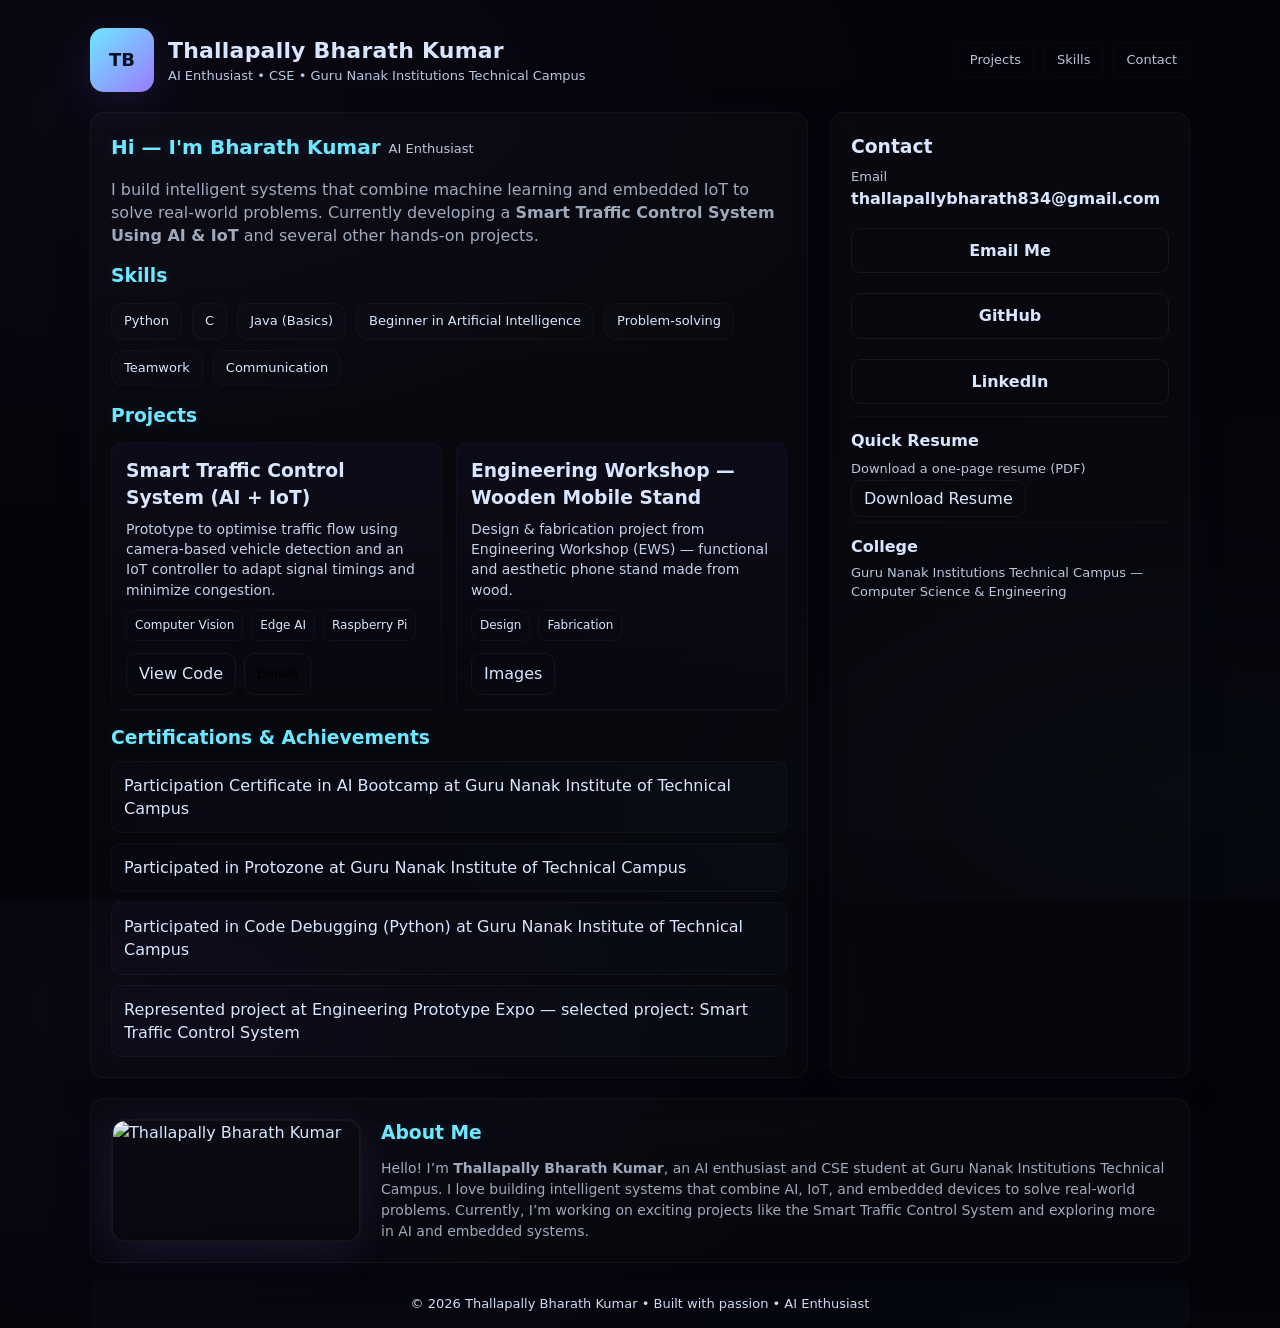
==== index.html @ 131ab6ba "Add files via upload" ====
<!doctype html>
<html lang="en">
<head>
  <meta charset="utf-8" />
  <meta name="viewport" content="width=device-width,initial-scale=1" />
  <title>Thallapally Bharath Kumar — AI Enthusiast</title>
  <meta name="description" content="Portfolio of Thallapally Bharath Kumar — AI Enthusiast, CSE, Guru Nanak Institutions Technical Campus" />
  <style>
    /* ---------- Reset & Variables ---------- */
    :root{
      --bg:#04040a;
      --card:#0b0c12;
      --muted: rgba(216,231,255,0.72);
      --glass: rgba(255,255,255,0.03);
      --accent1: #6ee7ff;
      --accent2: #9b7bff;
      --accent3: #7ef0b6;
      --glow-strong: 0 10px 40px rgba(155,123,255,0.12);
      --maxw: 1100px;
      font-family: Inter, ui-sans-serif, system-ui, -apple-system, "Segoe UI", Roboto, "Helvetica Neue", Arial;
    }
    *{box-sizing:border-box;margin:0;padding:0}
    html,body{height:100%}
    body{
      min-height:100vh;
      background:
        radial-gradient(800px 420px at 8% 12%, rgba(155,123,255,0.035), transparent),
        radial-gradient(800px 420px at 92% 88%, rgba(110,231,255,0.02), transparent),
        var(--bg);
      color: #d8e7ff;
      -webkit-font-smoothing:antialiased;
      line-height:1.45;
      padding:28px 18px;
    }
    a{color:inherit;text-decoration:none}
    .container{max-width:var(--maxw);margin:0 auto;}

    /* ---------- Header ---------- */
    header{display:flex;align-items:center;justify-content:space-between;gap:12px}
    .brand{display:flex;gap:14px;align-items:center}
    .logo{
      width:64px;height:64px;border-radius:14px;
      display:grid;place-items:center;
      background:linear-gradient(135deg,var(--accent1),var(--accent2));
      box-shadow:var(--glow-strong);
      color:#051028;font-weight:800;font-size:18px;
    }
    h1{font-size:22px;letter-spacing:0.2px}
    .tag{font-size:13px;opacity:0.86}
    nav a{padding:8px 12px;border-radius:10px;border:1px solid rgba(255,255,255,0.03)}
    nav a:hover{transform:translateY(-4px);transition:all 200ms ease}

    /* ---------- Hero / Layout ---------- */
    .hero{display:grid;grid-template-columns:1fr 360px;gap:22px;margin-top:20px}
    .card{
      background: linear-gradient(180deg, rgba(255,255,255,0.02), rgba(255,255,255,0.01));
      border-radius:14px;padding:20px;border:1px solid rgba(255,255,255,0.04);
      box-shadow: 0 8px 30px rgba(9,7,17,0.6);
    }
    .intro h2{font-size:20px;margin-bottom:4px}
    .neon { color:var(--accent1); text-shadow: 0 0 12px rgba(110,231,255,0.14), 0 0 26px rgba(155,123,255,0.06) }

    /* ---------- Skills ---------- */
    .skills{display:flex;flex-wrap:wrap;gap:10px;margin-top:14px}
    .skill-pill{
      background:linear-gradient(90deg, rgba(255,255,255,0.01), rgba(255,255,255,0.008));
      border:1px solid rgba(255,255,255,0.03);
      padding:8px 12px;border-radius:12px;font-size:13px;
    }
    .skill-row{margin-top:12px}
    .skill-label{display:flex;justify-content:space-between;font-size:13px;margin-bottom:6px;opacity:0.9}
    .bar{
      height:12px;background:linear-gradient(90deg, rgba(255,255,255,0.02), rgba(255,255,255,0.01));
      border-radius:999px;overflow:hidden;border:1px solid rgba(255,255,255,0.03);
    }
    .bar > i{
      display:block;height:100%;width:0%;
      background:linear-gradient(90deg,var(--accent1),var(--accent2));
      box-shadow: 0 6px 26px rgba(107,231,255,0.06);
      border-radius:999px;transition:width 1200ms cubic-bezier(.2,.9,.3,1);
    }

    /* ---------- Projects ---------- */
    .projects-grid{display:grid;grid-template-columns:repeat(2,1fr);gap:14px;margin-top:12px}
    .project{
      padding:14px;border-radius:12px;
      background: linear-gradient(180deg, rgba(16,14,32,0.6), rgba(8,7,16,0.4));
      border:1px solid rgba(155,123,255,0.05);
    }
    .project h3{margin-bottom:8px}
    .project p{opacity:0.9;font-size:14px}
    .project .tags{margin-top:10px;display:flex;gap:8px;flex-wrap:wrap}
    .pill{padding:6px 8px;border-radius:8px;font-size:12px;border:1px solid rgba(255,255,255,0.04)}

    /* ---------- Aside / Contact Card ---------- */
    aside.contact{position:relative;}
    .contact .big-btn{display:block;width:100%;padding:10px;border-radius:10px;text-align:center;margin-top:10px;font-weight:600;border:1px solid rgba(255,255,255,0.06);background:transparent;cursor:pointer}
    .contact .big-btn:hover{transform:translateY(-4px);transition:all 180ms ease}

    /* ---------- About Me Section ---------- */
    .about-me{display:flex;gap:20px;margin-top:20px;flex-wrap:wrap}
    .about-me .about-content{flex:1;min-width:260px}
    .about-me .about-img{flex-shrink:0;width:250px;border-radius:14px;border:2px solid rgba(255,255,255,0.05);box-shadow:var(--glow-strong)}

    /* ---------- Achievements / Certifications ---------- */
    .achievements{display:flex;flex-direction:column;gap:10px;margin-top:10px}
    .ach{padding:12px;border-radius:10px;background:linear-gradient(90deg, rgba(155,123,255,0.02), rgba(110,231,255,0.02));border:1px solid rgba(255,255,255,0.03)}

    /* ---------- Footer ---------- */
    footer{margin-top:18px;padding:14px;border-radius:10px;text-align:center;background:linear-gradient(90deg, rgba(155,123,255,0.02), rgba(110,231,255,0.02));font-size:13px;opacity:0.95}

    /* ---------- Helpers ---------- */
    .flex{display:flex;gap:10px;align-items:center}
    .spacer{flex:1}
    .muted{opacity:0.85;font-size:13px}
    .btn-ghost{padding:8px 12px;border-radius:10px;border:1px solid rgba(255,255,255,0.05);cursor:pointer;background:transparent}
    @media (max-width:1000px){ .hero{grid-template-columns:1fr 320px} }
    @media (max-width:880px){ 
      .hero{grid-template-columns:1fr;gap:14px} 
      .projects-grid{grid-template-columns:1fr} 
      header{flex-direction:column;align-items:flex-start;gap:10px} 
      .about-me{flex-direction:column;align-items:center} 
      .about-me .about-img{width:80%}
    }
    .float { animation:float 4s ease-in-out infinite }
    @keyframes float { 0%{transform:translateY(0)}50%{transform:translateY(-8px)}100%{transform:translateY(0)} }
  </style>
</head>
<body>
  <div class="container">
    <header>
      <div class="brand">
        <div class="logo">TB</div>
        <div>
          <h1>Thallapally Bharath Kumar</h1>
          <div class="tag">AI Enthusiast • CSE • Guru Nanak Institutions Technical Campus</div>
        </div>
      </div>
      <nav class="flex">
        <a href="#projects" class="muted">Projects</a>
        <a href="#skills" class="muted">Skills</a>
        <a href="#contact" class="muted">Contact</a>
      </nav>
    </header>

    <main class="hero" role="main">
      <!-- LEFT: Main content -->
      <section class="card">
        <div class="intro">
          <div style="display:flex;align-items:center;gap:8px;">
            <h2 class="neon">Hi — I'm Bharath Kumar</h2>
            <span class="tag">AI Enthusiast</span>
          </div>
          <p style="margin-top:12px;color:var(--muted);">
            I build intelligent systems that combine machine learning and embedded IoT to solve real-world problems.
            Currently developing a <strong>Smart Traffic Control System Using AI & IoT</strong> and several other hands-on projects.
          </p>

          <!-- ---------- SKILLS ---------- -->
          <div id="skills" style="margin-top:14px">
            <h3 class="neon" style="margin-bottom:8px">Skills</h3>
            <div class="skills">
              <div class="skill-pill">Python</div>
              <div class="skill-pill">C</div>
              <div class="skill-pill">Java (Basics)</div>
              <div class="skill-pill">Beginner in Artificial Intelligence</div>
              <div class="skill-pill">Problem-solving</div>
              <div class="skill-pill">Teamwork</div>
              <div class="skill-pill">Communication</div>
            </div>
          </div>

          <!-- ---------- PROJECTS ---------- -->
          <div id="projects" style="margin-top:16px">
            <h3 class="neon" style="margin-bottom:8px">Projects</h3>
            <div class="projects-grid">
              <article class="project">
                <h3>Smart Traffic Control System (AI + IoT)</h3>
                <p>Prototype to optimise traffic flow using camera-based vehicle detection and an IoT controller to adapt signal timings and minimize congestion.</p>
                <div class="tags" style="margin-top:10px">
                  <span class="pill">Computer Vision</span>
                  <span class="pill">Edge AI</span>
                  <span class="pill">Raspberry Pi</span>
                </div>
                <div style="margin-top:12px;display:flex;gap:8px">
                  <a class="btn-ghost" href="https://github.com/BharathThallapally" target="_blank">View Code</a>
                  <button class="btn-ghost" data-proj="traffic">Details</button>
                </div>
              </article>

              <article class="project">
                <h3>Engineering Workshop — Wooden Mobile Stand</h3>
                <p>Design & fabrication project from Engineering Workshop (EWS) — functional and aesthetic phone stand made from wood.</p>
                <div class="tags" style="margin-top:10px">
                  <span class="pill">Design</span>
                  <span class="pill">Fabrication</span>
                </div>
                <div style="margin-top:12px;display:flex;gap:8px">
                  <a class="btn-ghost" href="#" target="_blank">Images</a>
                </div>
              </article>
            </div>
          </div>

          <!-- ---------- CERTIFICATIONS / ACHIEVEMENTS ---------- -->
          <div style="margin-top:14px">
            <h3 class="neon" style="margin-bottom:8px">Certifications & Achievements</h3>
            <div class="achievements">
              <div class="ach">Participation Certificate in AI Bootcamp at Guru Nanak Institute of Technical Campus</div>
              <div class="ach">Participated in Protozone at Guru Nanak Institute of Technical Campus</div>
              <div class="ach">Participated in Code Debugging (Python) at Guru Nanak Institute of Technical Campus</div>
              <div class="ach">Represented project at Engineering Prototype Expo — selected project: Smart Traffic Control System</div>
            </div>
          </div>
        </div>
      </section>

      <!-- RIGHT: Aside / Contact -->
      <aside class="card contact float">
        <h3 style="margin-bottom:8px">Contact</h3>
        <p class="muted">Email</p>
        <p style="font-weight:600;margin-bottom:8px">thallapallybharath834@gmail.com</p>
        <div style="display:flex;gap:10px;flex-wrap:wrap">
          <a class="big-btn" href="mailto:thallapallybharath834@gmail.com">Email Me</a>
          <a class="big-btn" href="https://github.com/BharathThallapally" target="_blank">GitHub</a>
          <a class="big-btn" href="https://www.linkedin.com/in/thallapally-bharath-kumar-974521358" target="_blank">LinkedIn</a>
        </div>
        <hr style="margin:12px 0;border:none;border-top:1px solid rgba(255,255,255,0.03)" />
        <div style="margin-top:8px">
          <h4 style="margin-bottom:8px">Quick Resume</h4>
          <p class="muted" style="font-size:13px;margin-bottom:8px">Download a one-page resume (PDF)</p>
          <a class="btn-ghost" href="#" onclick="alert('Add resume file and update this link.');return false;">Download Resume</a>
        </div>
        <hr style="margin:12px 0;border:none;border-top:1px solid rgba(255,255,255,0.03)" />
        <div style="margin-top:6px">
          <h4 style="margin-bottom:6px">College</h4>
          <p class="muted">Guru Nanak Institutions Technical Campus — Computer Science & Engineering</p>
        </div>
      </aside>
    </main>

    <!-- ---------- ABOUT ME IMAGE ---------- -->
    <section class="about-me card">
      <img class="about-img" src="https://res.cloudinary.com/dbtnxa1mf/image/upload/v1760032244/7_c1tjsj.jpg" alt="Thallapally Bharath Kumar">
      <div class="about-content">
        <h3 class="neon" style="margin-bottom:12px">About Me</h3>
        <p style="color:var(--muted);font-size:14px;line-height:1.5">
          Hello! I’m <strong>Thallapally Bharath Kumar</strong>, an AI enthusiast and CSE student at Guru Nanak Institutions Technical Campus. 
          I love building intelligent systems that combine AI, IoT, and embedded devices to solve real-world problems. 
          Currently, I’m working on exciting projects like the Smart Traffic Control System and exploring more in AI and embedded systems.
        </p>
      </div>
    </section>

    <footer id="contact">
      © <span id="year"></span> Thallapally Bharath Kumar • Built with passion • AI Enthusiast
    </footer>
  </div>

  <!-- Modal (simple) -->
  <div id="modal" style="display:none;position:fixed;inset:0;background:rgba(2,2,6,0.6);backdrop-filter:blur(4px);align-items:center;justify-content:center;padding:20px;z-index:9999">
    <div style="max-width:760px;width:100%;background:linear-gradient(180deg, rgba(10,9,18,0.96), rgba(9,8,16,0.95));padding:18px;border-radius:12px;border:1px solid rgba(255,255,255,0.04);">
      <div style="display:flex;justify-content:space-between;align-items:center">
        <h3 id="modalTitle" style="margin-bottom:8px">Project</h3>
        <button onclick="closeModal()" style="background:transparent;border:0;color:var(--muted);cursor:pointer;font-size:18px">✕</button>
      </div>
      <div id="modalContent" style="color:var(--muted);line-height:1.5"></div>
      <div style="margin-top:12px;display:flex;gap:8px;justify-content:flex-end">
        <a id="modalRepo" class="btn-ghost" href="#" target="_blank">View Repo</a>
        <button class="btn-ghost" onclick="closeModal()">Close</button>
      </div>
    </div>
  </div>

  <script>
    document.getElementById('year').textContent = new Date().getFullYear();
    function animateBars(){
      document.querySelectorAll('.bar > i').forEach(el=>{
        const w = el.getAttribute('data-width') || '60%';
        setTimeout(()=> el.style.width = w, 120);
      });
    }
    window.addEventListener('load', ()=> setTimeout(animateBars, 260));
    const projects = {
      'traffic': {
        title: 'Smart Traffic Control System (AI + IoT)',
        content: `<p><strong>Overview:</strong> A prototype combining camera-based vehicle detection (edge inference) with an IoT controller that dynamically adjusts traffic light timings to reduce congestion and waiting time.</p>
                  <p><strong>Tech:</strong> Python, OpenCV, TensorFlow Lite, Raspberry Pi/Edge devices, MQTT, NodeMCU/ESP for signal control.</p>
                  <p><strong>Status:</strong> Prototype with basic detection + simulated signal control. Next: integrate real-time traffic analytics & optimization.</p>`,
        repo: 'https://github.com/BharathThallapally'
      }
    };
    function openModal(key){
      const m = projects[key]; if(!m) return;
      document.getElementById('modalTitle').innerText = m.title;
      document.getElementById('modalContent').innerHTML = m.content;
      document.getElementById('modalRepo').href = m.repo;
      document.getElementById('modal').style.display = 'flex';
      document.body.style.overflow = 'hidden';
    }
    function closeModal(){
      document.getElementById('modal').style.display = 'none';
      document.body.style.overflow = '';
    }
    document.querySelectorAll('[data-proj]').forEach(btn=>{
      btn.addEventListener('click', ()=> openModal(btn.getAttribute('data-proj')));
    });
    document.querySelectorAll('.btn-ghost').forEach(b=>{
      b.addEventListener('mouseenter', ()=> b.style.transform='translateY(-5px)');
      b.addEventListener('mouseleave', ()=> b.style.transform='translateY(0)');
    });
  </script>
</body>
</html>
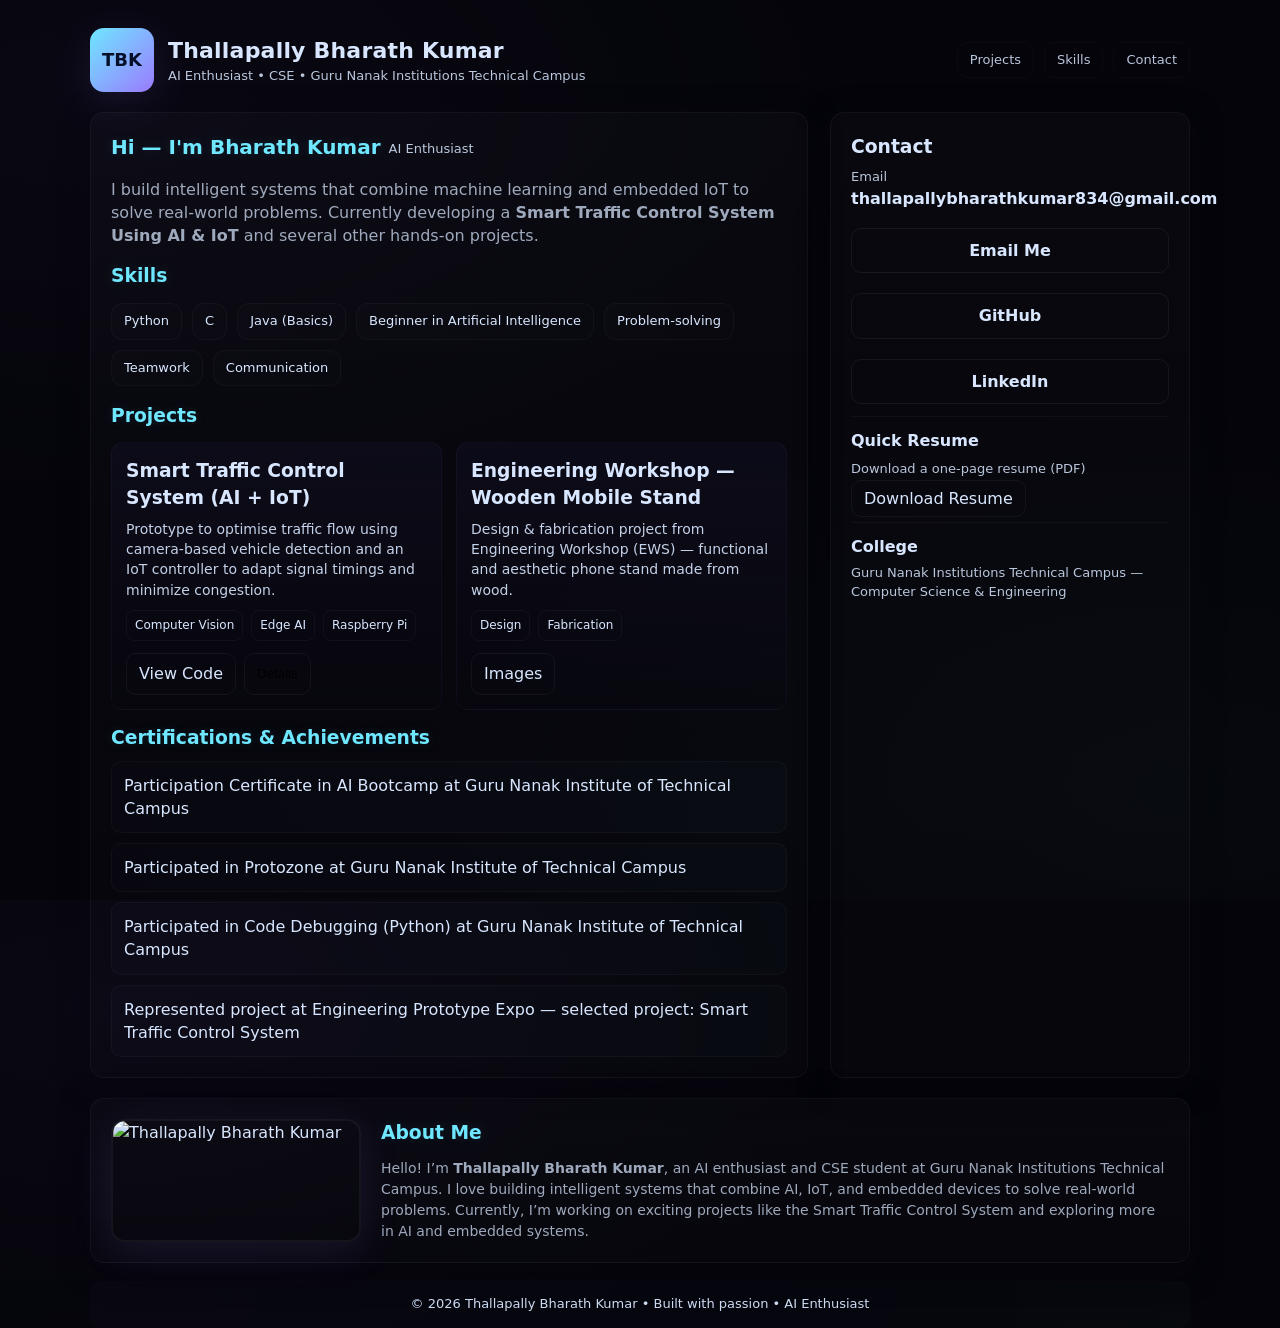
==== commit 4943e094: "Add files via upload" ====
--- a/index.html
+++ b/index.html
@@ -130,7 +130,7 @@
   <div class="container">
     <header>
       <div class="brand">
-        <div class="logo">TB</div>
+        <div class="logo">TBK</div>
         <div>
           <h1>Thallapally Bharath Kumar</h1>
           <div class="tag">AI Enthusiast • CSE • Guru Nanak Institutions Technical Campus</div>
@@ -219,7 +219,7 @@
       <aside class="card contact float">
         <h3 style="margin-bottom:8px">Contact</h3>
         <p class="muted">Email</p>
-        <p style="font-weight:600;margin-bottom:8px">thallapallybharath834@gmail.com</p>
+        <p style="font-weight:600;margin-bottom:8px">thallapallybharathkumar834@gmail.com</p>
         <div style="display:flex;gap:10px;flex-wrap:wrap">
           <a class="big-btn" href="mailto:thallapallybharath834@gmail.com">Email Me</a>
           <a class="big-btn" href="https://github.com/BharathThallapally" target="_blank">GitHub</a>
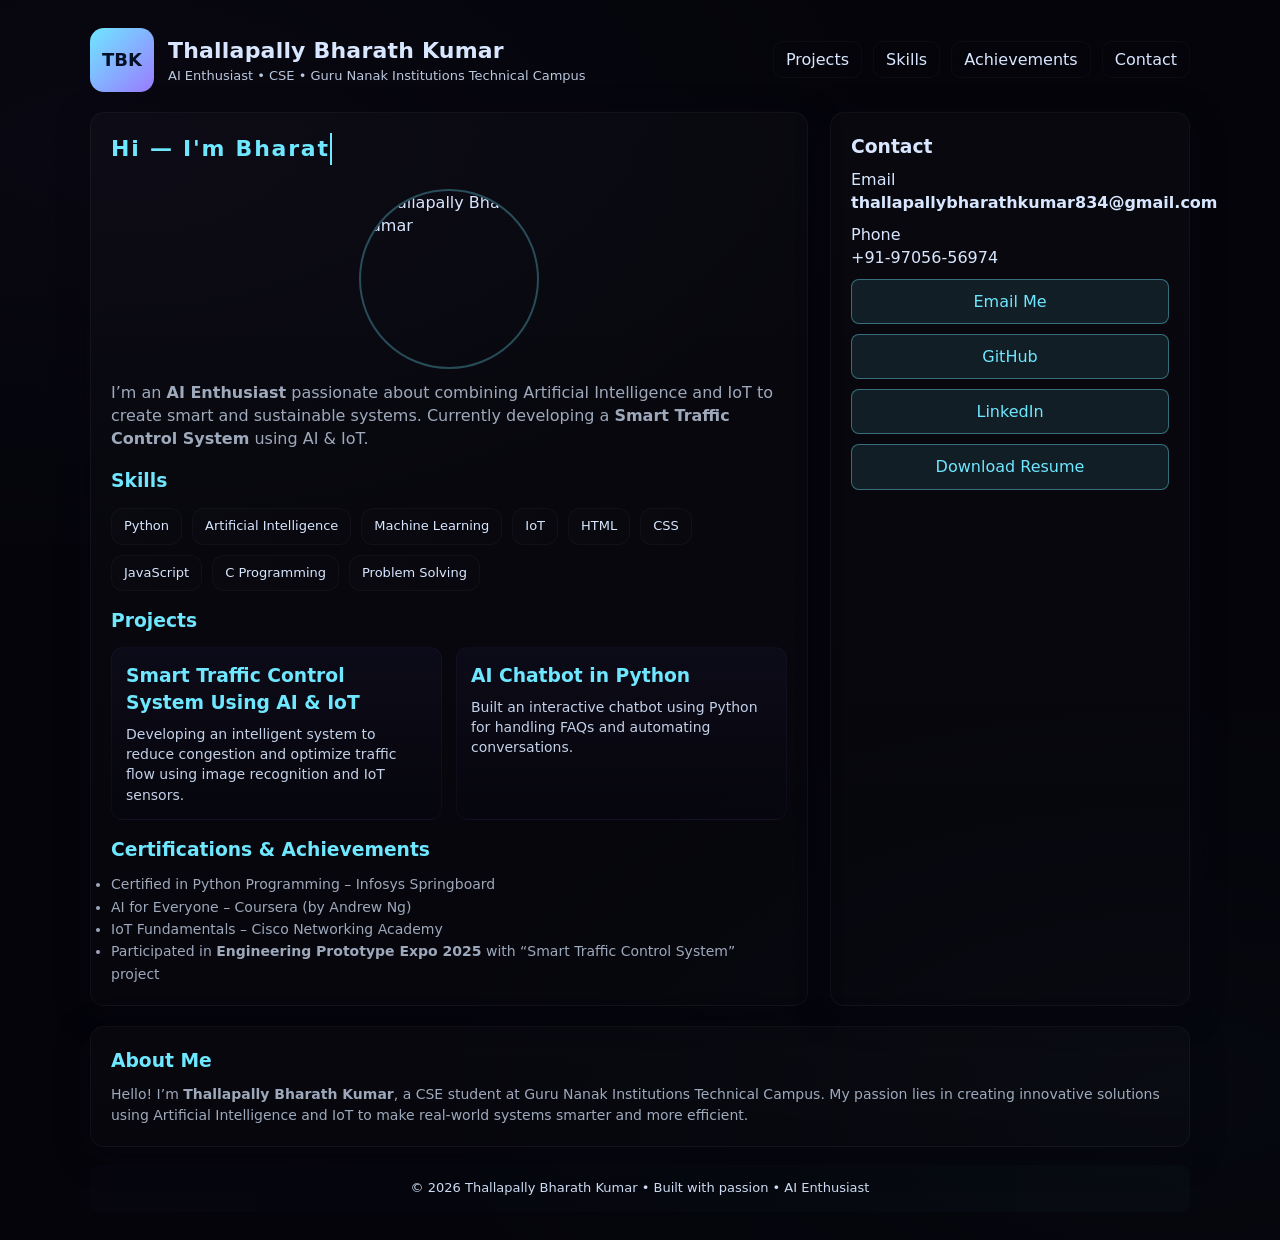
==== commit e727ffa3: "Add files via upload" ====
--- a/index.html
+++ b/index.html
@@ -6,21 +6,15 @@
   <title>Thallapally Bharath Kumar — AI Enthusiast</title>
   <meta name="description" content="Portfolio of Thallapally Bharath Kumar — AI Enthusiast, CSE, Guru Nanak Institutions Technical Campus" />
   <style>
-    /* ---------- Reset & Variables ---------- */
     :root{
       --bg:#04040a;
-      --card:#0b0c12;
       --muted: rgba(216,231,255,0.72);
-      --glass: rgba(255,255,255,0.03);
       --accent1: #6ee7ff;
       --accent2: #9b7bff;
-      --accent3: #7ef0b6;
-      --glow-strong: 0 10px 40px rgba(155,123,255,0.12);
       --maxw: 1100px;
       font-family: Inter, ui-sans-serif, system-ui, -apple-system, "Segoe UI", Roboto, "Helvetica Neue", Arial;
     }
     *{box-sizing:border-box;margin:0;padding:0}
-    html,body{height:100%}
     body{
       min-height:100vh;
       background:
@@ -34,96 +28,84 @@
     }
     a{color:inherit;text-decoration:none}
     .container{max-width:var(--maxw);margin:0 auto;}
-
-    /* ---------- Header ---------- */
     header{display:flex;align-items:center;justify-content:space-between;gap:12px}
     .brand{display:flex;gap:14px;align-items:center}
     .logo{
       width:64px;height:64px;border-radius:14px;
       display:grid;place-items:center;
       background:linear-gradient(135deg,var(--accent1),var(--accent2));
-      box-shadow:var(--glow-strong);
       color:#051028;font-weight:800;font-size:18px;
     }
     h1{font-size:22px;letter-spacing:0.2px}
     .tag{font-size:13px;opacity:0.86}
-    nav a{padding:8px 12px;border-radius:10px;border:1px solid rgba(255,255,255,0.03)}
+    nav a{padding:8px 12px;border-radius:10px;border:1px solid rgba(255,255,255,0.03);margin-left:6px}
     nav a:hover{transform:translateY(-4px);transition:all 200ms ease}
-
-    /* ---------- Hero / Layout ---------- */
+    
     .hero{display:grid;grid-template-columns:1fr 360px;gap:22px;margin-top:20px}
     .card{
       background: linear-gradient(180deg, rgba(255,255,255,0.02), rgba(255,255,255,0.01));
       border-radius:14px;padding:20px;border:1px solid rgba(255,255,255,0.04);
       box-shadow: 0 8px 30px rgba(9,7,17,0.6);
     }
-    .intro h2{font-size:20px;margin-bottom:4px}
-    .neon { color:var(--accent1); text-shadow: 0 0 12px rgba(110,231,255,0.14), 0 0 26px rgba(155,123,255,0.06) }
-
-    /* ---------- Skills ---------- */
+
+    /* --- Typewriter + Fade Loop --- */
+    .typewriter {
+      display:inline-block;
+      font-size:22px;
+      color:var(--accent1);
+      overflow: hidden;
+      border-right: .12em solid var(--accent1);
+      white-space: nowrap;
+      letter-spacing:0.08em;
+    }
+
+    .cursor { display:inline-block; width:1px; background:var(--accent1); margin-left:2px; animation: blink 0.7s infinite; }
+
+    @keyframes blink { 0%,100%{opacity:1} 50%{opacity:0} }
+
+    /* Neon-colored Headings without glow */
+    .neon { color:var(--accent1); }
+
+    /* Profile Image */
+    .profile-img {
+      display:block;
+      margin:18px auto 8px auto;
+      width:180px;
+      height:180px;
+      border-radius:50%;
+      object-fit:cover;
+      border:2px solid rgba(110,231,255,0.3);
+      transition:all 0.3s ease;
+    }
+    .profile-img:hover { transform:scale(1.05); }
+
+    /* Sections */
     .skills{display:flex;flex-wrap:wrap;gap:10px;margin-top:14px}
     .skill-pill{
       background:linear-gradient(90deg, rgba(255,255,255,0.01), rgba(255,255,255,0.008));
       border:1px solid rgba(255,255,255,0.03);
       padding:8px 12px;border-radius:12px;font-size:13px;
     }
-    .skill-row{margin-top:12px}
-    .skill-label{display:flex;justify-content:space-between;font-size:13px;margin-bottom:6px;opacity:0.9}
-    .bar{
-      height:12px;background:linear-gradient(90deg, rgba(255,255,255,0.02), rgba(255,255,255,0.01));
-      border-radius:999px;overflow:hidden;border:1px solid rgba(255,255,255,0.03);
-    }
-    .bar > i{
-      display:block;height:100%;width:0%;
-      background:linear-gradient(90deg,var(--accent1),var(--accent2));
-      box-shadow: 0 6px 26px rgba(107,231,255,0.06);
-      border-radius:999px;transition:width 1200ms cubic-bezier(.2,.9,.3,1);
-    }
-
-    /* ---------- Projects ---------- */
     .projects-grid{display:grid;grid-template-columns:repeat(2,1fr);gap:14px;margin-top:12px}
-    .project{
-      padding:14px;border-radius:12px;
-      background: linear-gradient(180deg, rgba(16,14,32,0.6), rgba(8,7,16,0.4));
-      border:1px solid rgba(155,123,255,0.05);
-    }
-    .project h3{margin-bottom:8px}
+    .project{padding:14px;border-radius:12px;background: linear-gradient(180deg, rgba(16,14,32,0.6), rgba(8,7,16,0.4));border:1px solid rgba(155,123,255,0.05);}
+    .project h3{margin-bottom:8px;color:var(--accent1);}
     .project p{opacity:0.9;font-size:14px}
-    .project .tags{margin-top:10px;display:flex;gap:8px;flex-wrap:wrap}
-    .pill{padding:6px 8px;border-radius:8px;font-size:12px;border:1px solid rgba(255,255,255,0.04)}
-
-    /* ---------- Aside / Contact Card ---------- */
+
     aside.contact{position:relative;}
-    .contact .big-btn{display:block;width:100%;padding:10px;border-radius:10px;text-align:center;margin-top:10px;font-weight:600;border:1px solid rgba(255,255,255,0.06);background:transparent;cursor:pointer}
-    .contact .big-btn:hover{transform:translateY(-4px);transition:all 180ms ease}
-
-    /* ---------- About Me Section ---------- */
-    .about-me{display:flex;gap:20px;margin-top:20px;flex-wrap:wrap}
-    .about-me .about-content{flex:1;min-width:260px}
-    .about-me .about-img{flex-shrink:0;width:250px;border-radius:14px;border:2px solid rgba(255,255,255,0.05);box-shadow:var(--glow-strong)}
-
-    /* ---------- Achievements / Certifications ---------- */
-    .achievements{display:flex;flex-direction:column;gap:10px;margin-top:10px}
-    .ach{padding:12px;border-radius:10px;background:linear-gradient(90deg, rgba(155,123,255,0.02), rgba(110,231,255,0.02));border:1px solid rgba(255,255,255,0.03)}
-
-    /* ---------- Footer ---------- */
+    .big-btn{
+      display:block;width:100%;padding:10px;margin-top:10px;
+      text-align:center;border-radius:8px;
+      border:1px solid rgba(110,231,255,0.4);
+      background:rgba(110,231,255,0.1);
+      color:#6ee7ff;
+      cursor:pointer;
+      transition:all 0.3s ease;
+    }
+    .big-btn:hover{background:rgba(110,231,255,0.25);transform:translateY(-3px);}
+    .about-me{margin-top:20px}
+    .about-me h3{margin-bottom:10px;color:var(--accent1);}
     footer{margin-top:18px;padding:14px;border-radius:10px;text-align:center;background:linear-gradient(90deg, rgba(155,123,255,0.02), rgba(110,231,255,0.02));font-size:13px;opacity:0.95}
-
-    /* ---------- Helpers ---------- */
-    .flex{display:flex;gap:10px;align-items:center}
-    .spacer{flex:1}
-    .muted{opacity:0.85;font-size:13px}
-    .btn-ghost{padding:8px 12px;border-radius:10px;border:1px solid rgba(255,255,255,0.05);cursor:pointer;background:transparent}
-    @media (max-width:1000px){ .hero{grid-template-columns:1fr 320px} }
-    @media (max-width:880px){ 
-      .hero{grid-template-columns:1fr;gap:14px} 
-      .projects-grid{grid-template-columns:1fr} 
-      header{flex-direction:column;align-items:flex-start;gap:10px} 
-      .about-me{flex-direction:column;align-items:center} 
-      .about-me .about-img{width:80%}
-    }
-    .float { animation:float 4s ease-in-out infinite }
-    @keyframes float { 0%{transform:translateY(0)}50%{transform:translateY(-8px)}100%{transform:translateY(0)} }
+    @media (max-width:880px){.hero{grid-template-columns:1fr;gap:14px}.projects-grid{grid-template-columns:1fr}}
   </style>
 </head>
 <body>
@@ -136,120 +118,81 @@
           <div class="tag">AI Enthusiast • CSE • Guru Nanak Institutions Technical Campus</div>
         </div>
       </div>
-      <nav class="flex">
-        <a href="#projects" class="muted">Projects</a>
-        <a href="#skills" class="muted">Skills</a>
-        <a href="#contact" class="muted">Contact</a>
+      <nav>
+        <a href="#projects">Projects</a>
+        <a href="#skills">Skills</a>
+        <a href="#certifications">Achievements</a>
+        <a href="#contact">Contact</a>
       </nav>
     </header>
 
-    <main class="hero" role="main">
-      <!-- LEFT: Main content -->
+    <main class="hero">
       <section class="card">
         <div class="intro">
-          <div style="display:flex;align-items:center;gap:8px;">
-            <h2 class="neon">Hi — I'm Bharath Kumar</h2>
-            <span class="tag">AI Enthusiast</span>
+          <h2 class="typewriter" id="intro"></h2>
+          <span class="cursor"></span>
+
+          <img class="profile-img" src="https://res.cloudinary.com/dbtnxa1mf/image/upload/v1760259478/8.1_c84vxy.jpg" alt="Thallapally Bharath Kumar">
+
+          <p style="margin-top:12px;color:var(--muted);">
+            I’m an <strong>AI Enthusiast</strong> passionate about combining Artificial Intelligence and IoT
+            to create smart and sustainable systems. Currently developing a <strong>Smart Traffic Control System</strong> using AI & IoT.
+          </p>
+
+          <h3 class="neon" id="skills" style="margin-top:16px;">Skills</h3>
+          <div class="skills">
+            <div class="skill-pill">Python</div>
+            <div class="skill-pill">Artificial Intelligence</div>
+            <div class="skill-pill">Machine Learning</div>
+            <div class="skill-pill">IoT</div>
+            <div class="skill-pill">HTML</div>
+            <div class="skill-pill">CSS</div>
+            <div class="skill-pill">JavaScript</div>
+            <div class="skill-pill">C Programming</div>
+            <div class="skill-pill">Problem Solving</div>
           </div>
-          <p style="margin-top:12px;color:var(--muted);">
-            I build intelligent systems that combine machine learning and embedded IoT to solve real-world problems.
-            Currently developing a <strong>Smart Traffic Control System Using AI & IoT</strong> and several other hands-on projects.
-          </p>
-
-          <!-- ---------- SKILLS ---------- -->
-          <div id="skills" style="margin-top:14px">
-            <h3 class="neon" style="margin-bottom:8px">Skills</h3>
-            <div class="skills">
-              <div class="skill-pill">Python</div>
-              <div class="skill-pill">C</div>
-              <div class="skill-pill">Java (Basics)</div>
-              <div class="skill-pill">Beginner in Artificial Intelligence</div>
-              <div class="skill-pill">Problem-solving</div>
-              <div class="skill-pill">Teamwork</div>
-              <div class="skill-pill">Communication</div>
+
+          <h3 class="neon" id="projects" style="margin-top:16px;">Projects</h3>
+          <div class="projects-grid">
+            <div class="project">
+              <h3>Smart Traffic Control System Using AI & IoT</h3>
+              <p>Developing an intelligent system to reduce congestion and optimize traffic flow using image recognition and IoT sensors.</p>
+            </div>
+            <div class="project">
+              <h3>AI Chatbot in Python</h3>
+              <p>Built an interactive chatbot using Python for handling FAQs and automating conversations.</p>
             </div>
           </div>
 
-          <!-- ---------- PROJECTS ---------- -->
-          <div id="projects" style="margin-top:16px">
-            <h3 class="neon" style="margin-bottom:8px">Projects</h3>
-            <div class="projects-grid">
-              <article class="project">
-                <h3>Smart Traffic Control System (AI + IoT)</h3>
-                <p>Prototype to optimise traffic flow using camera-based vehicle detection and an IoT controller to adapt signal timings and minimize congestion.</p>
-                <div class="tags" style="margin-top:10px">
-                  <span class="pill">Computer Vision</span>
-                  <span class="pill">Edge AI</span>
-                  <span class="pill">Raspberry Pi</span>
-                </div>
-                <div style="margin-top:12px;display:flex;gap:8px">
-                  <a class="btn-ghost" href="https://github.com/BharathThallapally" target="_blank">View Code</a>
-                  <button class="btn-ghost" data-proj="traffic">Details</button>
-                </div>
-              </article>
-
-              <article class="project">
-                <h3>Engineering Workshop — Wooden Mobile Stand</h3>
-                <p>Design & fabrication project from Engineering Workshop (EWS) — functional and aesthetic phone stand made from wood.</p>
-                <div class="tags" style="margin-top:10px">
-                  <span class="pill">Design</span>
-                  <span class="pill">Fabrication</span>
-                </div>
-                <div style="margin-top:12px;display:flex;gap:8px">
-                  <a class="btn-ghost" href="#" target="_blank">Images</a>
-                </div>
-              </article>
-            </div>
-          </div>
-
-          <!-- ---------- CERTIFICATIONS / ACHIEVEMENTS ---------- -->
-          <div style="margin-top:14px">
-            <h3 class="neon" style="margin-bottom:8px">Certifications & Achievements</h3>
-            <div class="achievements">
-              <div class="ach">Participation Certificate in AI Bootcamp at Guru Nanak Institute of Technical Campus</div>
-              <div class="ach">Participated in Protozone at Guru Nanak Institute of Technical Campus</div>
-              <div class="ach">Participated in Code Debugging (Python) at Guru Nanak Institute of Technical Campus</div>
-              <div class="ach">Represented project at Engineering Prototype Expo — selected project: Smart Traffic Control System</div>
-            </div>
-          </div>
+          <h3 class="neon" id="certifications" style="margin-top:16px;">Certifications & Achievements</h3>
+          <ul style="margin-top:10px;line-height:1.6;color:var(--muted);font-size:14px;">
+            <li>Certified in Python Programming – Infosys Springboard</li>
+            <li>AI for Everyone – Coursera (by Andrew Ng)</li>
+            <li>IoT Fundamentals – Cisco Networking Academy</li>
+            <li>Participated in <strong>Engineering Prototype Expo 2025</strong> with “Smart Traffic Control System” project</li>
+          </ul>
         </div>
       </section>
 
-      <!-- RIGHT: Aside / Contact -->
-      <aside class="card contact float">
+      <aside class="card contact">
         <h3 style="margin-bottom:8px">Contact</h3>
         <p class="muted">Email</p>
         <p style="font-weight:600;margin-bottom:8px">thallapallybharathkumar834@gmail.com</p>
-        <div style="display:flex;gap:10px;flex-wrap:wrap">
-          <a class="big-btn" href="mailto:thallapallybharath834@gmail.com">Email Me</a>
-          <a class="big-btn" href="https://github.com/BharathThallapally" target="_blank">GitHub</a>
-          <a class="big-btn" href="https://www.linkedin.com/in/thallapally-bharath-kumar-974521358" target="_blank">LinkedIn</a>
-        </div>
-        <hr style="margin:12px 0;border:none;border-top:1px solid rgba(255,255,255,0.03)" />
-        <div style="margin-top:8px">
-          <h4 style="margin-bottom:8px">Quick Resume</h4>
-          <p class="muted" style="font-size:13px;margin-bottom:8px">Download a one-page resume (PDF)</p>
-          <a class="btn-ghost" href="#" onclick="alert('Add resume file and update this link.');return false;">Download Resume</a>
-        </div>
-        <hr style="margin:12px 0;border:none;border-top:1px solid rgba(255,255,255,0.03)" />
-        <div style="margin-top:6px">
-          <h4 style="margin-bottom:6px">College</h4>
-          <p class="muted">Guru Nanak Institutions Technical Campus — Computer Science & Engineering</p>
-        </div>
+        <p class="muted">Phone</p>
+        <p><a href="tel:+919705656974">+91-97056-56974</a></p>
+        <a class="big-btn" href="mailto:thallapallybharathkumar834@gmail.com">Email Me</a>
+        <a class="big-btn" href="https://github.com/BharathThallapally" target="_blank">GitHub</a>
+        <a class="big-btn" href="https://www.linkedin.com/in/thallapally-bharath-kumar-974521358" target="_blank">LinkedIn</a>
+        <a class="big-btn" href="https://drive.google.com/file/d/1kkiKUS0jmhPZme4DyHbJbb7ITrUCv4Rt/view?usp=sharing" target="_blank">Download Resume</a>
       </aside>
     </main>
 
-    <!-- ---------- ABOUT ME IMAGE ---------- -->
     <section class="about-me card">
-      <img class="about-img" src="https://res.cloudinary.com/dbtnxa1mf/image/upload/v1760032244/7_c1tjsj.jpg" alt="Thallapally Bharath Kumar">
-      <div class="about-content">
-        <h3 class="neon" style="margin-bottom:12px">About Me</h3>
-        <p style="color:var(--muted);font-size:14px;line-height:1.5">
-          Hello! I’m <strong>Thallapally Bharath Kumar</strong>, an AI enthusiast and CSE student at Guru Nanak Institutions Technical Campus. 
-          I love building intelligent systems that combine AI, IoT, and embedded devices to solve real-world problems. 
-          Currently, I’m working on exciting projects like the Smart Traffic Control System and exploring more in AI and embedded systems.
-        </p>
-      </div>
+      <h3 class="neon">About Me</h3>
+      <p style="color:var(--muted);font-size:14px;line-height:1.5;margin-top:8px;">
+        Hello! I’m <strong>Thallapally Bharath Kumar</strong>, a CSE student at Guru Nanak Institutions Technical Campus.
+        My passion lies in creating innovative solutions using Artificial Intelligence and IoT to make real-world systems smarter and more efficient.
+      </p>
     </section>
 
     <footer id="contact">
@@ -257,58 +200,33 @@
     </footer>
   </div>
 
-  <!-- Modal (simple) -->
-  <div id="modal" style="display:none;position:fixed;inset:0;background:rgba(2,2,6,0.6);backdrop-filter:blur(4px);align-items:center;justify-content:center;padding:20px;z-index:9999">
-    <div style="max-width:760px;width:100%;background:linear-gradient(180deg, rgba(10,9,18,0.96), rgba(9,8,16,0.95));padding:18px;border-radius:12px;border:1px solid rgba(255,255,255,0.04);">
-      <div style="display:flex;justify-content:space-between;align-items:center">
-        <h3 id="modalTitle" style="margin-bottom:8px">Project</h3>
-        <button onclick="closeModal()" style="background:transparent;border:0;color:var(--muted);cursor:pointer;font-size:18px">✕</button>
-      </div>
-      <div id="modalContent" style="color:var(--muted);line-height:1.5"></div>
-      <div style="margin-top:12px;display:flex;gap:8px;justify-content:flex-end">
-        <a id="modalRepo" class="btn-ghost" href="#" target="_blank">View Repo</a>
-        <button class="btn-ghost" onclick="closeModal()">Close</button>
-      </div>
-    </div>
-  </div>
-
   <script>
     document.getElementById('year').textContent = new Date().getFullYear();
-    function animateBars(){
-      document.querySelectorAll('.bar > i').forEach(el=>{
-        const w = el.getAttribute('data-width') || '60%';
-        setTimeout(()=> el.style.width = w, 120);
-      });
-    }
-    window.addEventListener('load', ()=> setTimeout(animateBars, 260));
-    const projects = {
-      'traffic': {
-        title: 'Smart Traffic Control System (AI + IoT)',
-        content: `<p><strong>Overview:</strong> A prototype combining camera-based vehicle detection (edge inference) with an IoT controller that dynamically adjusts traffic light timings to reduce congestion and waiting time.</p>
-                  <p><strong>Tech:</strong> Python, OpenCV, TensorFlow Lite, Raspberry Pi/Edge devices, MQTT, NodeMCU/ESP for signal control.</p>
-                  <p><strong>Status:</strong> Prototype with basic detection + simulated signal control. Next: integrate real-time traffic analytics & optimization.</p>`,
-        repo: 'https://github.com/BharathThallapally'
+
+    // Typewriter + Fade Loop
+    const phrases = ["Hi — I'm Bharath Kumar"];
+    const intro = document.getElementById('intro');
+    let i = 0, j = 0;
+    let currentPhrase = '', isDeleting = false;
+    const speed = 100;
+
+    function typeLoop() {
+      if (i >= phrases.length) i = 0;
+      const fullText = phrases[i];
+      if (!isDeleting) {
+        currentPhrase = fullText.substring(0, j+1);
+        intro.textContent = currentPhrase;
+        j++;
+        if (j === fullText.length) { isDeleting = true; setTimeout(typeLoop, 1200); return; }
+      } else {
+        currentPhrase = fullText.substring(0, j-1);
+        intro.textContent = currentPhrase;
+        j--;
+        if (j === 0) { isDeleting = false; i++; setTimeout(typeLoop, 400); return; }
       }
-    };
-    function openModal(key){
-      const m = projects[key]; if(!m) return;
-      document.getElementById('modalTitle').innerText = m.title;
-      document.getElementById('modalContent').innerHTML = m.content;
-      document.getElementById('modalRepo').href = m.repo;
-      document.getElementById('modal').style.display = 'flex';
-      document.body.style.overflow = 'hidden';
-    }
-    function closeModal(){
-      document.getElementById('modal').style.display = 'none';
-      document.body.style.overflow = '';
-    }
-    document.querySelectorAll('[data-proj]').forEach(btn=>{
-      btn.addEventListener('click', ()=> openModal(btn.getAttribute('data-proj')));
-    });
-    document.querySelectorAll('.btn-ghost').forEach(b=>{
-      b.addEventListener('mouseenter', ()=> b.style.transform='translateY(-5px)');
-      b.addEventListener('mouseleave', ()=> b.style.transform='translateY(0)');
-    });
+      setTimeout(typeLoop, speed);
+    }
+    typeLoop();
   </script>
 </body>
 </html>
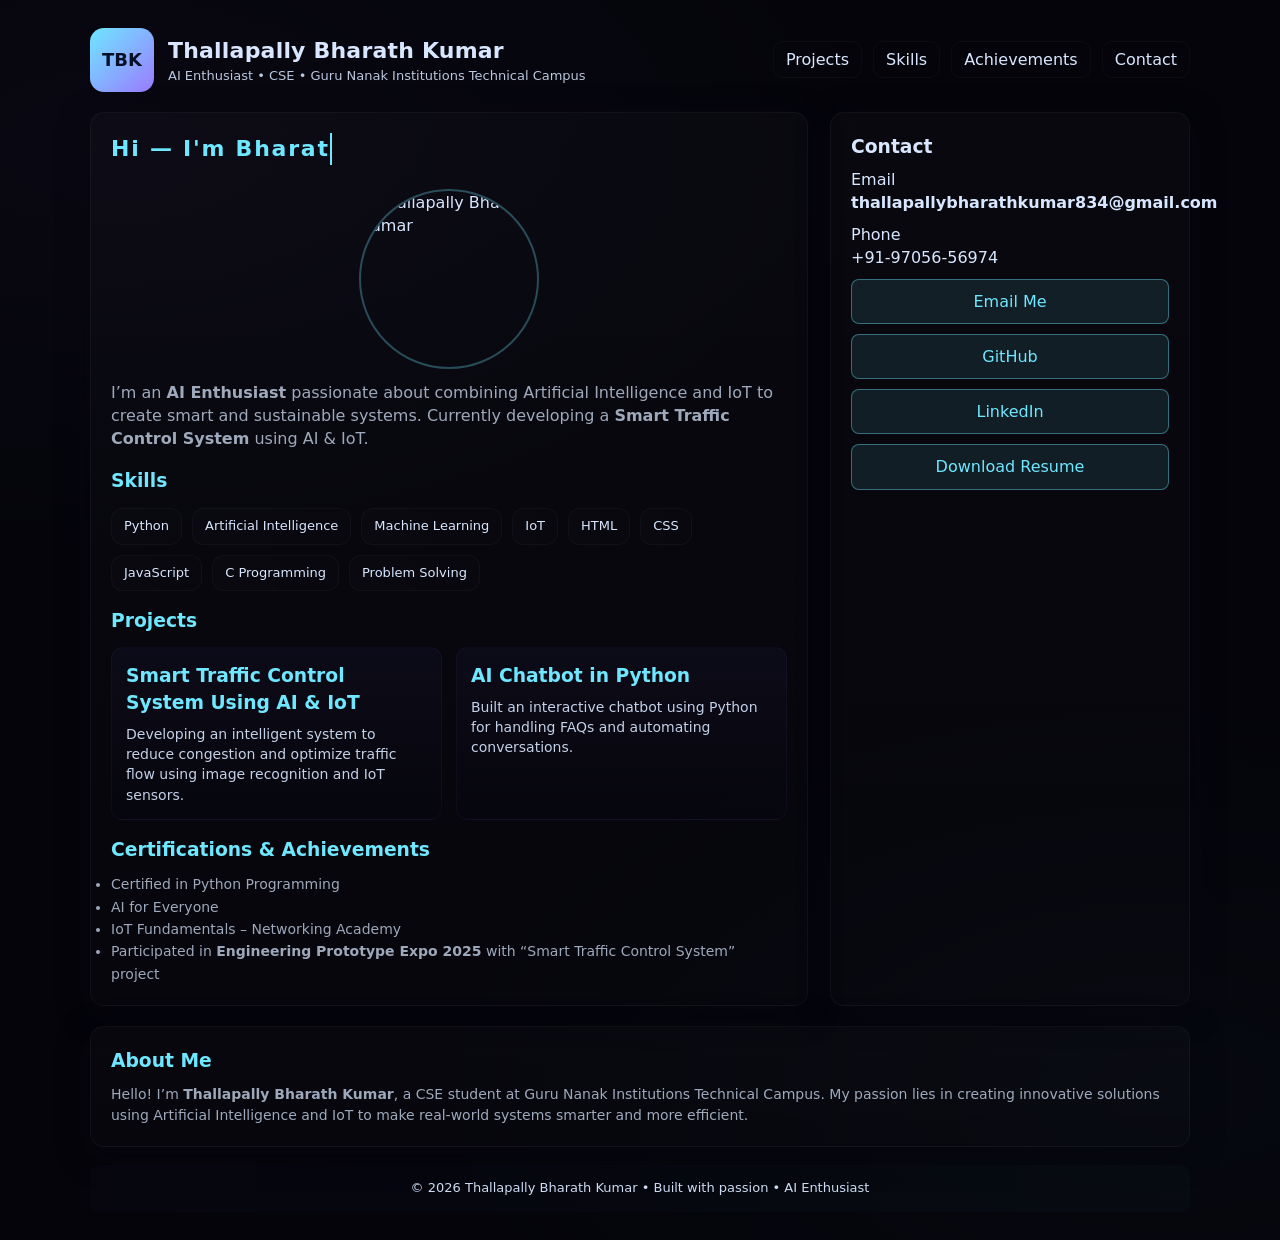
==== commit 776ccf05: "Add files via upload" ====
--- a/index.html
+++ b/index.html
@@ -166,9 +166,9 @@
 
           <h3 class="neon" id="certifications" style="margin-top:16px;">Certifications & Achievements</h3>
           <ul style="margin-top:10px;line-height:1.6;color:var(--muted);font-size:14px;">
-            <li>Certified in Python Programming – Infosys Springboard</li>
-            <li>AI for Everyone – Coursera (by Andrew Ng)</li>
-            <li>IoT Fundamentals – Cisco Networking Academy</li>
+            <li>Certified in Python Programming </li>
+            <li>AI for Everyone </li>
+            <li>IoT Fundamentals – Networking Academy</li>
             <li>Participated in <strong>Engineering Prototype Expo 2025</strong> with “Smart Traffic Control System” project</li>
           </ul>
         </div>
@@ -183,7 +183,7 @@
         <a class="big-btn" href="mailto:thallapallybharathkumar834@gmail.com">Email Me</a>
         <a class="big-btn" href="https://github.com/BharathThallapally" target="_blank">GitHub</a>
         <a class="big-btn" href="https://www.linkedin.com/in/thallapally-bharath-kumar-974521358" target="_blank">LinkedIn</a>
-        <a class="big-btn" href="https://drive.google.com/file/d/1kkiKUS0jmhPZme4DyHbJbb7ITrUCv4Rt/view?usp=sharing" target="_blank">Download Resume</a>
+        <a class="big-btn" href="https://drive.google.com/file/d/13eW4x6RfF1Jnxb5Zg-SMwhZuIbVfwxiZ/view" target="_blank">Download Resume</a>
       </aside>
     </main>
 
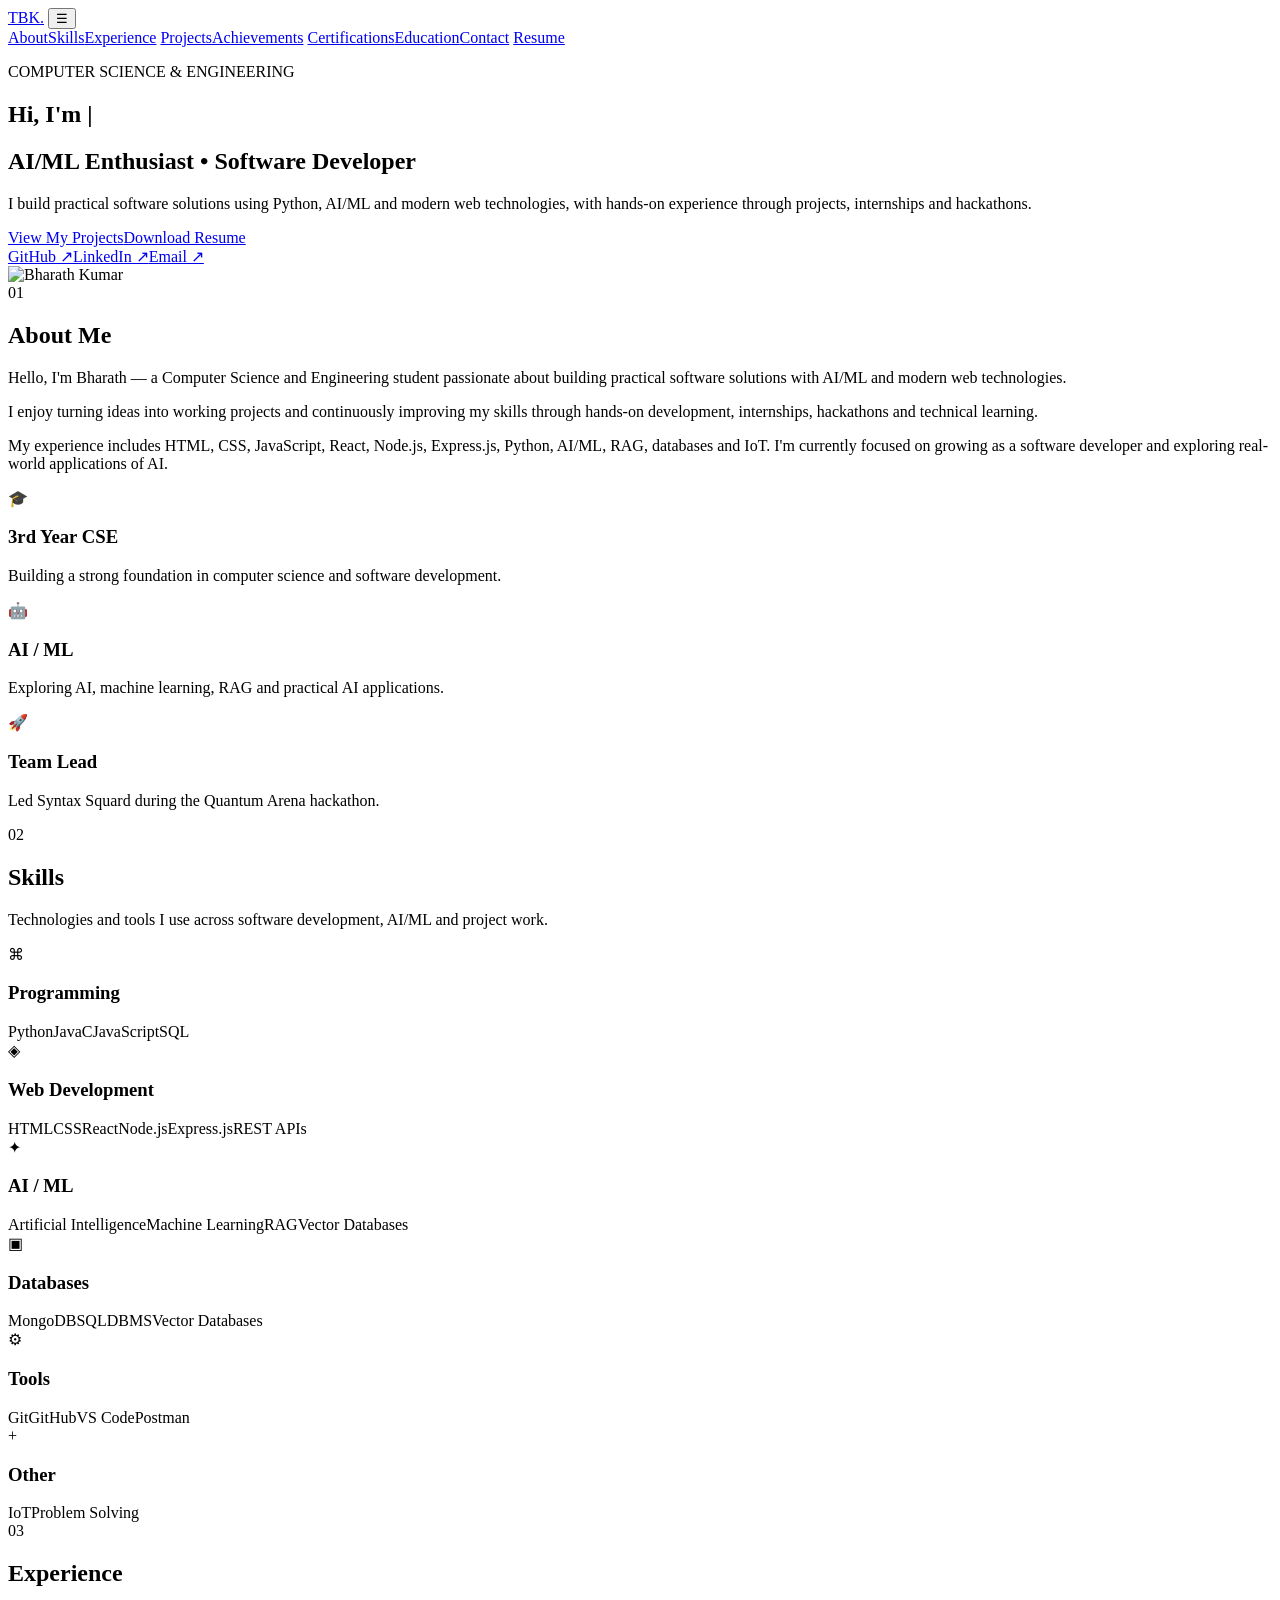
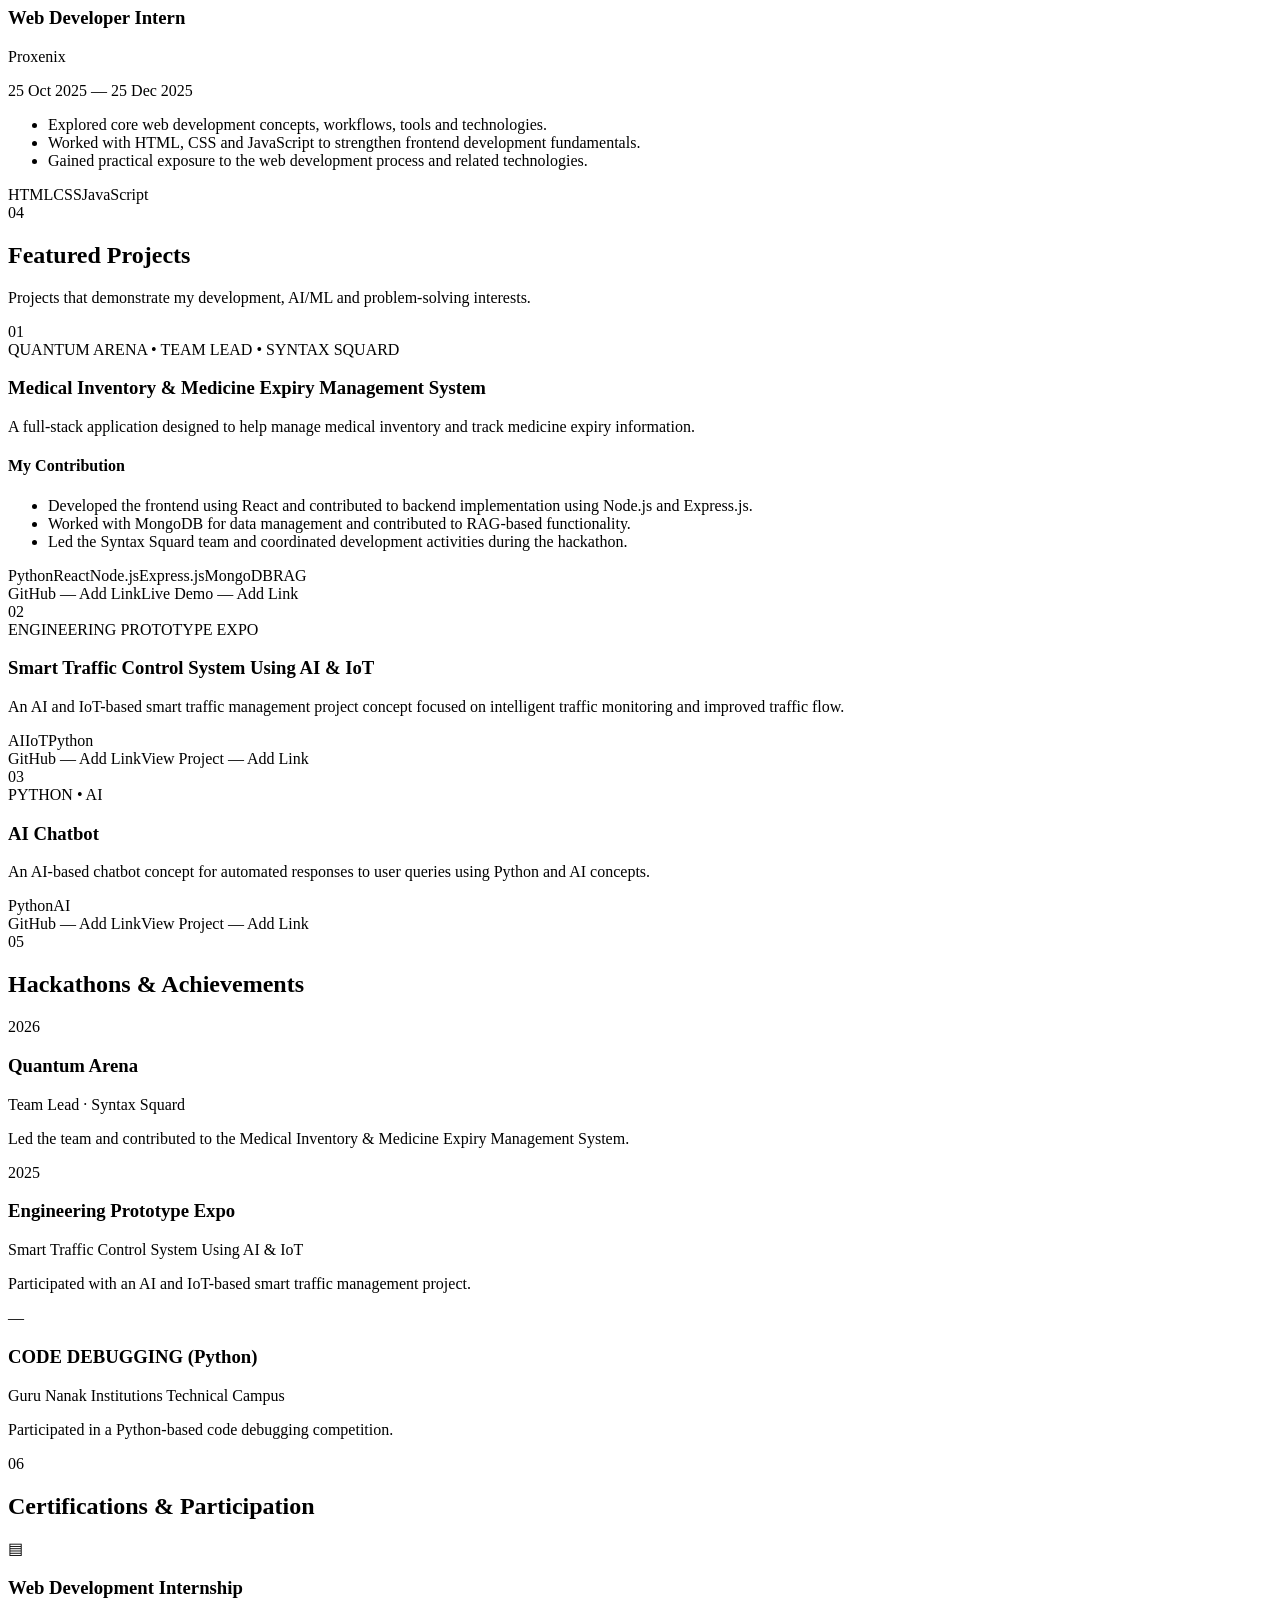
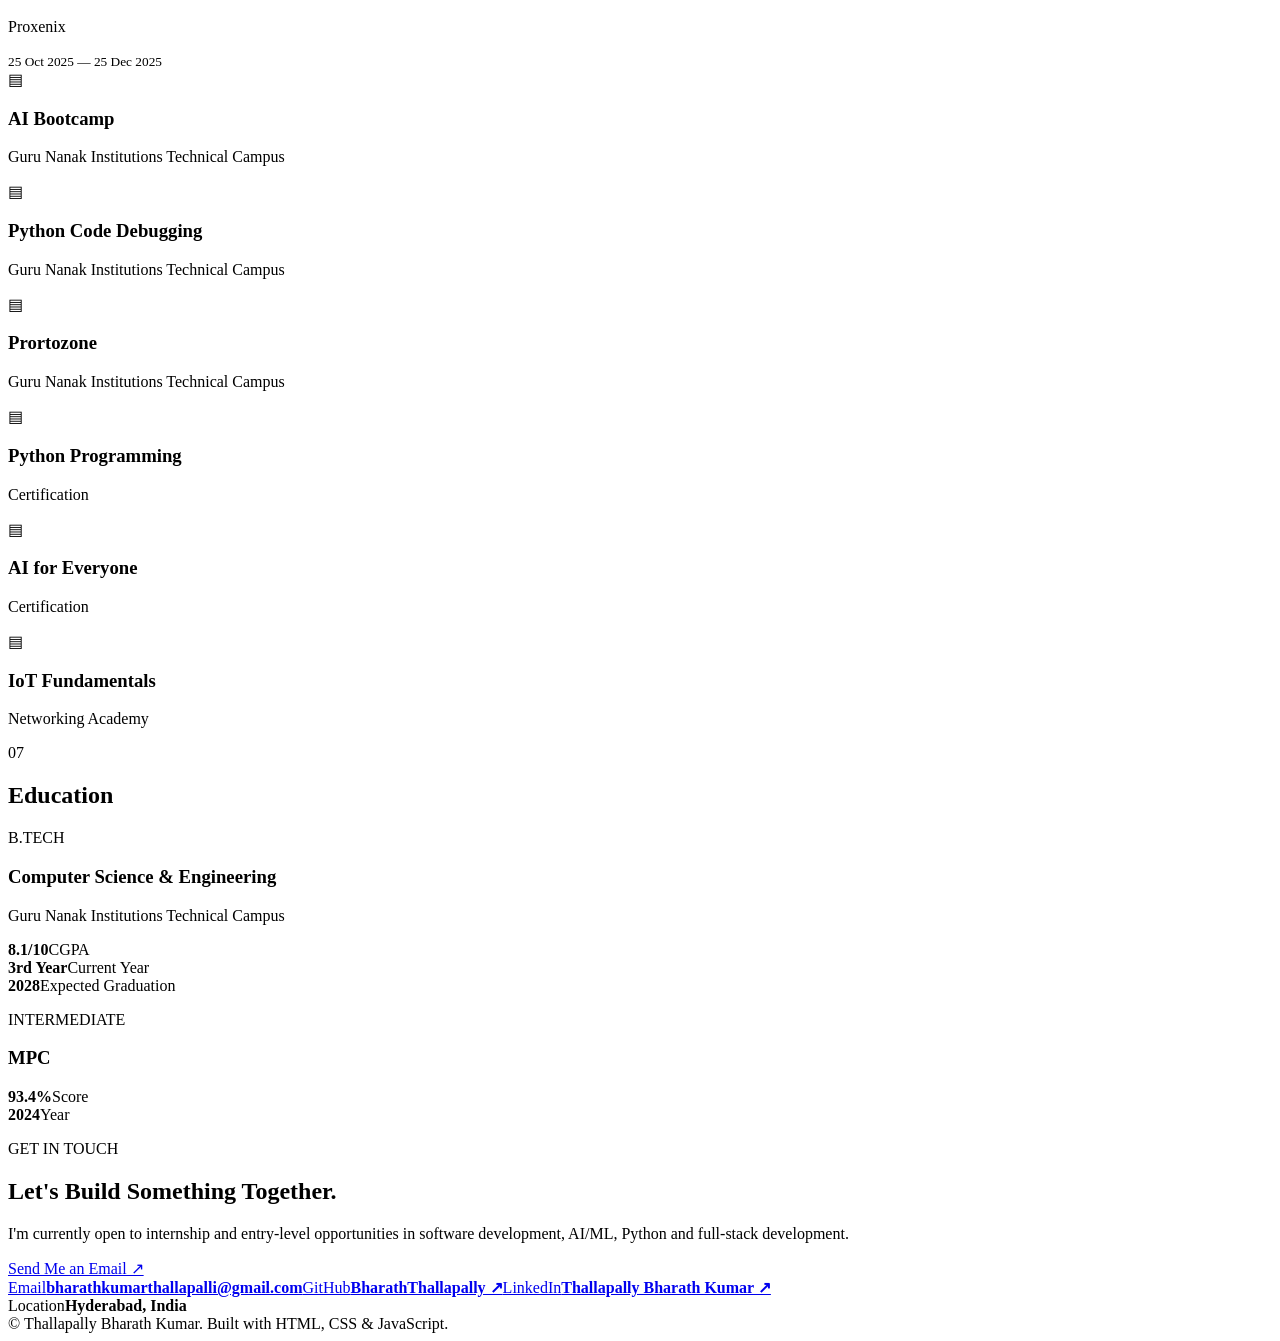
==== commit d557b876: "Create index.html for personal portfolio website This commit adds a new HTML file for a personal por" ====
--- a/index.html
+++ b/index.html
@@ -1,232 +1,125 @@
-<!doctype html>
-<html lang="en">
-<head>
-  <meta charset="utf-8" />
-  <meta name="viewport" content="width=device-width,initial-scale=1" />
-  <title>Thallapally Bharath Kumar — AI Enthusiast</title>
-  <meta name="description" content="Portfolio of Thallapally Bharath Kumar — AI Enthusiast, CSE, Guru Nanak Institutions Technical Campus" />
-  <style>
-    :root{
-      --bg:#04040a;
-      --muted: rgba(216,231,255,0.72);
-      --accent1: #6ee7ff;
-      --accent2: #9b7bff;
-      --maxw: 1100px;
-      font-family: Inter, ui-sans-serif, system-ui, -apple-system, "Segoe UI", Roboto, "Helvetica Neue", Arial;
-    }
-    *{box-sizing:border-box;margin:0;padding:0}
-    body{
-      min-height:100vh;
-      background:
-        radial-gradient(800px 420px at 8% 12%, rgba(155,123,255,0.035), transparent),
-        radial-gradient(800px 420px at 92% 88%, rgba(110,231,255,0.02), transparent),
-        var(--bg);
-      color: #d8e7ff;
-      -webkit-font-smoothing:antialiased;
-      line-height:1.45;
-      padding:28px 18px;
-    }
-    a{color:inherit;text-decoration:none}
-    .container{max-width:var(--maxw);margin:0 auto;}
-    header{display:flex;align-items:center;justify-content:space-between;gap:12px}
-    .brand{display:flex;gap:14px;align-items:center}
-    .logo{
-      width:64px;height:64px;border-radius:14px;
-      display:grid;place-items:center;
-      background:linear-gradient(135deg,var(--accent1),var(--accent2));
-      color:#051028;font-weight:800;font-size:18px;
-    }
-    h1{font-size:22px;letter-spacing:0.2px}
-    .tag{font-size:13px;opacity:0.86}
-    nav a{padding:8px 12px;border-radius:10px;border:1px solid rgba(255,255,255,0.03);margin-left:6px}
-    nav a:hover{transform:translateY(-4px);transition:all 200ms ease}
-    
-    .hero{display:grid;grid-template-columns:1fr 360px;gap:22px;margin-top:20px}
-    .card{
-      background: linear-gradient(180deg, rgba(255,255,255,0.02), rgba(255,255,255,0.01));
-      border-radius:14px;padding:20px;border:1px solid rgba(255,255,255,0.04);
-      box-shadow: 0 8px 30px rgba(9,7,17,0.6);
-    }
-
-    /* --- Typewriter + Fade Loop --- */
-    .typewriter {
-      display:inline-block;
-      font-size:22px;
-      color:var(--accent1);
-      overflow: hidden;
-      border-right: .12em solid var(--accent1);
-      white-space: nowrap;
-      letter-spacing:0.08em;
-    }
-
-    .cursor { display:inline-block; width:1px; background:var(--accent1); margin-left:2px; animation: blink 0.7s infinite; }
-
-    @keyframes blink { 0%,100%{opacity:1} 50%{opacity:0} }
-
-    /* Neon-colored Headings without glow */
-    .neon { color:var(--accent1); }
-
-    /* Profile Image */
-    .profile-img {
-      display:block;
-      margin:18px auto 8px auto;
-      width:180px;
-      height:180px;
-      border-radius:50%;
-      object-fit:cover;
-      border:2px solid rgba(110,231,255,0.3);
-      transition:all 0.3s ease;
-    }
-    .profile-img:hover { transform:scale(1.05); }
-
-    /* Sections */
-    .skills{display:flex;flex-wrap:wrap;gap:10px;margin-top:14px}
-    .skill-pill{
-      background:linear-gradient(90deg, rgba(255,255,255,0.01), rgba(255,255,255,0.008));
-      border:1px solid rgba(255,255,255,0.03);
-      padding:8px 12px;border-radius:12px;font-size:13px;
-    }
-    .projects-grid{display:grid;grid-template-columns:repeat(2,1fr);gap:14px;margin-top:12px}
-    .project{padding:14px;border-radius:12px;background: linear-gradient(180deg, rgba(16,14,32,0.6), rgba(8,7,16,0.4));border:1px solid rgba(155,123,255,0.05);}
-    .project h3{margin-bottom:8px;color:var(--accent1);}
-    .project p{opacity:0.9;font-size:14px}
-
-    aside.contact{position:relative;}
-    .big-btn{
-      display:block;width:100%;padding:10px;margin-top:10px;
-      text-align:center;border-radius:8px;
-      border:1px solid rgba(110,231,255,0.4);
-      background:rgba(110,231,255,0.1);
-      color:#6ee7ff;
-      cursor:pointer;
-      transition:all 0.3s ease;
-    }
-    .big-btn:hover{background:rgba(110,231,255,0.25);transform:translateY(-3px);}
-    .about-me{margin-top:20px}
-    .about-me h3{margin-bottom:10px;color:var(--accent1);}
-    footer{margin-top:18px;padding:14px;border-radius:10px;text-align:center;background:linear-gradient(90deg, rgba(155,123,255,0.02), rgba(110,231,255,0.02));font-size:13px;opacity:0.95}
-    @media (max-width:880px){.hero{grid-template-columns:1fr;gap:14px}.projects-grid{grid-template-columns:1fr}}
-  </style>
-</head>
-<body>
-  <div class="container">
-    <header>
-      <div class="brand">
-        <div class="logo">TBK</div>
-        <div>
-          <h1>Thallapally Bharath Kumar</h1>
-          <div class="tag">AI Enthusiast • CSE • Guru Nanak Institutions Technical Campus</div>
-        </div>
-      </div>
-      <nav>
-        <a href="#projects">Projects</a>
-        <a href="#skills">Skills</a>
-        <a href="#certifications">Achievements</a>
-        <a href="#contact">Contact</a>
-      </nav>
-    </header>
-
-    <main class="hero">
-      <section class="card">
-        <div class="intro">
-          <h2 class="typewriter" id="intro"></h2>
-          <span class="cursor"></span>
-
-          <img class="profile-img" src="https://res.cloudinary.com/dbtnxa1mf/image/upload/v1760259478/8.1_c84vxy.jpg" alt="Thallapally Bharath Kumar">
-
-          <p style="margin-top:12px;color:var(--muted);">
-            I’m an <strong>AI Enthusiast</strong> passionate about combining Artificial Intelligence and IoT
-            to create smart and sustainable systems. Currently developing a <strong>Smart Traffic Control System</strong> using AI & IoT.
-          </p>
-
-          <h3 class="neon" id="skills" style="margin-top:16px;">Skills</h3>
-          <div class="skills">
-            <div class="skill-pill">Python</div>
-            <div class="skill-pill">Artificial Intelligence</div>
-            <div class="skill-pill">Machine Learning</div>
-            <div class="skill-pill">IoT</div>
-            <div class="skill-pill">HTML</div>
-            <div class="skill-pill">CSS</div>
-            <div class="skill-pill">JavaScript</div>
-            <div class="skill-pill">C Programming</div>
-            <div class="skill-pill">Problem Solving</div>
-          </div>
-
-          <h3 class="neon" id="projects" style="margin-top:16px;">Projects</h3>
-          <div class="projects-grid">
-            <div class="project">
-              <h3>Smart Traffic Control System Using AI & IoT</h3>
-              <p>Developing an intelligent system to reduce congestion and optimize traffic flow using image recognition and IoT sensors.</p>
-            </div>
-            <div class="project">
-              <h3>AI Chatbot in Python</h3>
-              <p>Built an interactive chatbot using Python for handling FAQs and automating conversations.</p>
-            </div>
-          </div>
-
-          <h3 class="neon" id="certifications" style="margin-top:16px;">Certifications & Achievements</h3>
-          <ul style="margin-top:10px;line-height:1.6;color:var(--muted);font-size:14px;">
-            <li>Certified in Python Programming </li>
-            <li>AI for Everyone </li>
-            <li>IoT Fundamentals – Networking Academy</li>
-            <li>Participated in <strong>Engineering Prototype Expo 2025</strong> with “Smart Traffic Control System” project</li>
-          </ul>
-        </div>
-      </section>
-
-      <aside class="card contact">
-        <h3 style="margin-bottom:8px">Contact</h3>
-        <p class="muted">Email</p>
-        <p style="font-weight:600;margin-bottom:8px">thallapallybharathkumar834@gmail.com</p>
-        <p class="muted">Phone</p>
-        <p><a href="tel:+919705656974">+91-97056-56974</a></p>
-        <a class="big-btn" href="mailto:thallapallybharathkumar834@gmail.com">Email Me</a>
-        <a class="big-btn" href="https://github.com/BharathThallapally" target="_blank">GitHub</a>
-        <a class="big-btn" href="https://www.linkedin.com/in/thallapally-bharath-kumar-974521358" target="_blank">LinkedIn</a>
-        <a class="big-btn" href="https://drive.google.com/file/d/13eW4x6RfF1Jnxb5Zg-SMwhZuIbVfwxiZ/view" target="_blank">Download Resume</a>
-      </aside>
-    </main>
-
-    <section class="about-me card">
-      <h3 class="neon">About Me</h3>
-      <p style="color:var(--muted);font-size:14px;line-height:1.5;margin-top:8px;">
-        Hello! I’m <strong>Thallapally Bharath Kumar</strong>, a CSE student at Guru Nanak Institutions Technical Campus.
-        My passion lies in creating innovative solutions using Artificial Intelligence and IoT to make real-world systems smarter and more efficient.
-      </p>
-    </section>
-
-    <footer id="contact">
-      © <span id="year"></span> Thallapally Bharath Kumar • Built with passion • AI Enthusiast
-    </footer>
-  </div>
-
-  <script>
-    document.getElementById('year').textContent = new Date().getFullYear();
-
-    // Typewriter + Fade Loop
-    const phrases = ["Hi — I'm Bharath Kumar"];
-    const intro = document.getElementById('intro');
-    let i = 0, j = 0;
-    let currentPhrase = '', isDeleting = false;
-    const speed = 100;
-
-    function typeLoop() {
-      if (i >= phrases.length) i = 0;
-      const fullText = phrases[i];
-      if (!isDeleting) {
-        currentPhrase = fullText.substring(0, j+1);
-        intro.textContent = currentPhrase;
-        j++;
-        if (j === fullText.length) { isDeleting = true; setTimeout(typeLoop, 1200); return; }
-      } else {
-        currentPhrase = fullText.substring(0, j-1);
-        intro.textContent = currentPhrase;
-        j--;
-        if (j === 0) { isDeleting = false; i++; setTimeout(typeLoop, 400); return; }
-      }
-      setTimeout(typeLoop, speed);
-    }
-    typeLoop();
-  </script>
-</body>
-</html>
+<!DOCTYPE html>
+<html lang="en">
+<head>
+  <meta charset="UTF-8">
+  <meta name="viewport" content="width=device-width, initial-scale=1.0">
+  <meta name="description" content="Thallapally Bharath Kumar — Computer Science & Engineering student, AI/ML enthusiast and software developer.">
+  <title>Thallapally Bharath Kumar | Portfolio</title>
+  <link rel="stylesheet" href="style.css">
+</head>
+<body>
+<header class="navbar">
+  <a class="logo" href="#home">TBK<span>.</span></a>
+  <button class="menu-toggle" id="menuToggle" aria-label="Open navigation">☰</button>
+  <nav id="navMenu">
+    <a href="#about">About</a><a href="#skills">Skills</a><a href="#experience">Experience</a>
+    <a href="#projects">Projects</a><a href="#achievements">Achievements</a>
+    <a href="#certifications">Certifications</a><a href="#education">Education</a><a href="#contact">Contact</a>
+    <a class="nav-resume" href="assets/resume.pdf" target="_blank">Resume</a>
+  </nav>
+</header>
+
+<main>
+<section class="hero" id="home">
+  <div class="glow glow-one"></div><div class="glow glow-two"></div>
+  <div class="hero-content">
+    <p class="eyebrow">COMPUTER SCIENCE & ENGINEERING</p>
+    <h1><span>Hi, I'm </span><span class="gradient-name" id="typingText"></span><span class="cursor">|</span></h1>
+    <h2>AI/ML Enthusiast <span>•</span> Software Developer</h2>
+    <p class="hero-copy">I build practical software solutions using Python, AI/ML and modern web technologies, with hands-on experience through projects, internships and hackathons.</p>
+    <div class="hero-actions"><a class="btn primary" href="#projects">View My Projects</a><a class="btn secondary" href="assets/resume.pdf" target="_blank">Download Resume</a></div>
+    <div class="socials"><a href="https://github.com/BharathThallapally" target="_blank">GitHub ↗</a><a href="https://www.linkedin.com/in/thallapally-bharath-kumar-974521358//" target="_blank">LinkedIn ↗</a><a href="mailto:bharathkumarthallapalli@gmail.com">Email ↗</a></div>
+  </div>
+  <div class="hero-photo-wrap">
+    <div class="photo-ring"></div>
+    <img class="hero-photo" src="assets/bharath-profile.jpeg" alt="Bharath Kumar">
+  </div>
+</section>
+
+<section class="section" id="about">
+  <div class="section-heading"><span>01</span><h2>About Me</h2></div>
+  <div class="about-grid">
+    <div><p class="lead">Hello, I'm Bharath — a Computer Science and Engineering student passionate about building practical software solutions with AI/ML and modern web technologies.</p>
+    <p>I enjoy turning ideas into working projects and continuously improving my skills through hands-on development, internships, hackathons and technical learning.</p>
+    <p>My experience includes HTML, CSS, JavaScript, React, Node.js, Express.js, Python, AI/ML, RAG, databases and IoT. I'm currently focused on growing as a software developer and exploring real-world applications of AI.</p></div>
+    <div class="about-cards"><article><span>🎓</span><h3>3rd Year CSE</h3><p>Building a strong foundation in computer science and software development.</p></article>
+    <article><span>🤖</span><h3>AI / ML</h3><p>Exploring AI, machine learning, RAG and practical AI applications.</p></article>
+    <article><span>🚀</span><h3>Team Lead</h3><p>Led Syntax Squard during the Quantum Arena hackathon.</p></article></div>
+  </div>
+</section>
+
+<section class="section alt" id="skills">
+  <div class="section-heading"><span>02</span><h2>Skills</h2></div><p class="section-intro">Technologies and tools I use across software development, AI/ML and project work.</p>
+  <div class="skills-grid">
+    <article class="skill-card"><div class="skill-icon">⌘</div><h3>Programming</h3><div class="tags"><span>Python</span><span>Java</span><span>C</span><span>JavaScript</span><span>SQL</span></div></article>
+    <article class="skill-card"><div class="skill-icon">◈</div><h3>Web Development</h3><div class="tags"><span>HTML</span><span>CSS</span><span>React</span><span>Node.js</span><span>Express.js</span><span>REST APIs</span></div></article>
+    <article class="skill-card"><div class="skill-icon">✦</div><h3>AI / ML</h3><div class="tags"><span>Artificial Intelligence</span><span>Machine Learning</span><span>RAG</span><span>Vector Databases</span></div></article>
+    <article class="skill-card"><div class="skill-icon">▣</div><h3>Databases</h3><div class="tags"><span>MongoDB</span><span>SQL</span><span>DBMS</span><span>Vector Databases</span></div></article>
+    <article class="skill-card"><div class="skill-icon">⚙</div><h3>Tools</h3><div class="tags"><span>Git</span><span>GitHub</span><span>VS Code</span><span>Postman</span></div></article>
+    <article class="skill-card"><div class="skill-icon">+</div><h3>Other</h3><div class="tags"><span>IoT</span><span>Problem Solving</span></div></article>
+  </div>
+</section>
+
+<section class="section" id="experience">
+  <div class="section-heading"><span>03</span><h2>Experience</h2></div>
+  <div class="timeline"><article class="experience-card"><div class="timeline-dot"></div><div class="item-top"><div><h3>Web Developer Intern</h3><p class="company">Proxenix</p></div><span class="date">25 Oct 2025 — 25 Dec 2025</span></div>
+  <ul><li>Explored core web development concepts, workflows, tools and technologies.</li><li>Worked with HTML, CSS and JavaScript to strengthen frontend development fundamentals.</li><li>Gained practical exposure to the web development process and related technologies.</li></ul>
+  <div class="tags"><span>HTML</span><span>CSS</span><span>JavaScript</span></div></article></div>
+</section>
+
+<section class="section alt" id="projects">
+  <div class="section-heading"><span>04</span><h2>Featured Projects</h2></div><p class="section-intro">Projects that demonstrate my development, AI/ML and problem-solving interests.</p>
+  <div class="projects-grid">
+    <article class="project-card featured"><div class="project-number">01</div><div class="project-meta">QUANTUM ARENA • TEAM LEAD • SYNTAX SQUARD</div>
+      <h3>Medical Inventory &amp; Medicine Expiry Management System</h3><p>A full-stack application designed to help manage medical inventory and track medicine expiry information.</p>
+      <h4>My Contribution</h4><ul><li>Developed the frontend using React and contributed to backend implementation using Node.js and Express.js.</li><li>Worked with MongoDB for data management and contributed to RAG-based functionality.</li><li>Led the Syntax Squard team and coordinated development activities during the hackathon.</li></ul>
+      <div class="tags"><span>Python</span><span>React</span><span>Node.js</span><span>Express.js</span><span>MongoDB</span><span>RAG</span></div>
+      <div class="project-links"><span>GitHub — Add Link</span><span>Live Demo — Add Link</span></div>
+    </article>
+    <article class="project-card"><div class="project-number">02</div><div class="project-meta">ENGINEERING PROTOTYPE EXPO</div><h3>Smart Traffic Control System Using AI &amp; IoT</h3>
+      <p>An AI and IoT-based smart traffic management project concept focused on intelligent traffic monitoring and improved traffic flow.</p>
+      <div class="tags"><span>AI</span><span>IoT</span><span>Python</span></div><div class="project-links"><span>GitHub — Add Link</span><span>View Project — Add Link</span></div>
+    </article>
+    <article class="project-card"><div class="project-number">03</div><div class="project-meta">PYTHON • AI</div><h3>AI Chatbot</h3><p>An AI-based chatbot concept for automated responses to user queries using Python and AI concepts.</p>
+      <div class="tags"><span>Python</span><span>AI</span></div><div class="project-links"><span>GitHub — Add Link</span><span>View Project — Add Link</span></div>
+    </article>
+  </div>
+</section>
+
+<section class="section" id="achievements">
+  <div class="section-heading"><span>05</span><h2>Hackathons &amp; Achievements</h2></div>
+  <div class="achievement-timeline">
+    <article><div class="year">2026</div><div class="marker"></div><div><h3>Quantum Arena</h3><p class="role">Team Lead · Syntax Squard</p><p>Led the team and contributed to the Medical Inventory &amp; Medicine Expiry Management System.</p></div></article>
+    <article><div class="year">2025</div><div class="marker"></div><div><h3>Engineering Prototype Expo</h3><p class="role">Smart Traffic Control System Using AI &amp; IoT</p><p>Participated with an AI and IoT-based smart traffic management project.</p></div></article>
+    <article><div class="year">—</div><div class="marker"></div><div><h3>CODE DEBUGGING (Python)</h3><p class="role">Guru Nanak Institutions Technical Campus</p><p>Participated in a Python-based code debugging competition.</p></div></article>
+  </div>
+</section>
+
+<section class="section alt" id="certifications">
+  <div class="section-heading"><span>06</span><h2>Certifications &amp; Participation</h2></div>
+  <div class="cert-grid">
+    <article><span>▤</span><h3>Web Development Internship</h3><p>Proxenix</p><small>25 Oct 2025 — 25 Dec 2025</small></article>
+    <article><span>▤</span><h3>AI Bootcamp</h3><p>Guru Nanak Institutions Technical Campus</p></article>
+    <article><span>▤</span><h3>Python Code Debugging</h3><p>Guru Nanak Institutions Technical Campus</p></article>
+    <article><span>▤</span><h3>Prortozone</h3><p>Guru Nanak Institutions Technical Campus</p></article>
+    <article><span>▤</span><h3>Python Programming</h3><p>Certification</p></article>
+    <article><span>▤</span><h3>AI for Everyone</h3><p>Certification</p></article>
+    <article><span>▤</span><h3>IoT Fundamentals</h3><p>Networking Academy</p></article>
+  </div>
+</section>
+
+<section class="section" id="education">
+  <div class="section-heading"><span>07</span><h2>Education</h2></div>
+  <div class="education-card"><div><p class="level">B.TECH</p><h3>Computer Science &amp; Engineering</h3><p>Guru Nanak Institutions Technical Campus</p></div><div class="education-stats"><div><strong>8.1/10</strong><span>CGPA</span></div><div><strong>3rd Year</strong><span>Current Year</span></div><div><strong>2028</strong><span>Expected Graduation</span></div></div></div>
+  <div class="education-card compact"><div><p class="level">INTERMEDIATE</p><h3>MPC</h3></div><div class="education-stats"><div><strong>93.4%</strong><span>Score</span></div><div><strong>2024</strong><span>Year</span></div></div></div>
+</section>
+
+<section class="contact-section" id="contact"><div class="contact-inner"><p class="eyebrow">GET IN TOUCH</p><h2>Let's Build Something Together.</h2>
+<p>I'm currently open to internship and entry-level opportunities in software development, AI/ML, Python and full-stack development.</p>
+<a class="btn primary" href="mailto:bharathkumarthallapalli@gmail.com">Send Me an Email ↗</a>
+<div class="contact-grid"><a href="mailto:bharathkumarthallapalli@gmail.com"><span>Email</span><strong>bharathkumarthallapalli@gmail.com</strong></a><a href="https://github.com/BharathThallapally" target="_blank"><span>GitHub</span><strong>BharathThallapally ↗</strong></a><a href="https://www.linkedin.com/in/thallapally-bharath-kumar-974521358//" target="_blank"><span>LinkedIn</span><strong>Thallapally Bharath Kumar ↗</strong></a><div><span>Location</span><strong>Hyderabad, India</strong></div></div></div></section>
+</main>
+<footer>© <span id="year"></span> Thallapally Bharath Kumar. Built with HTML, CSS &amp; JavaScript.</footer>
+<script src="script.js"></script>
+</body>
+</html>
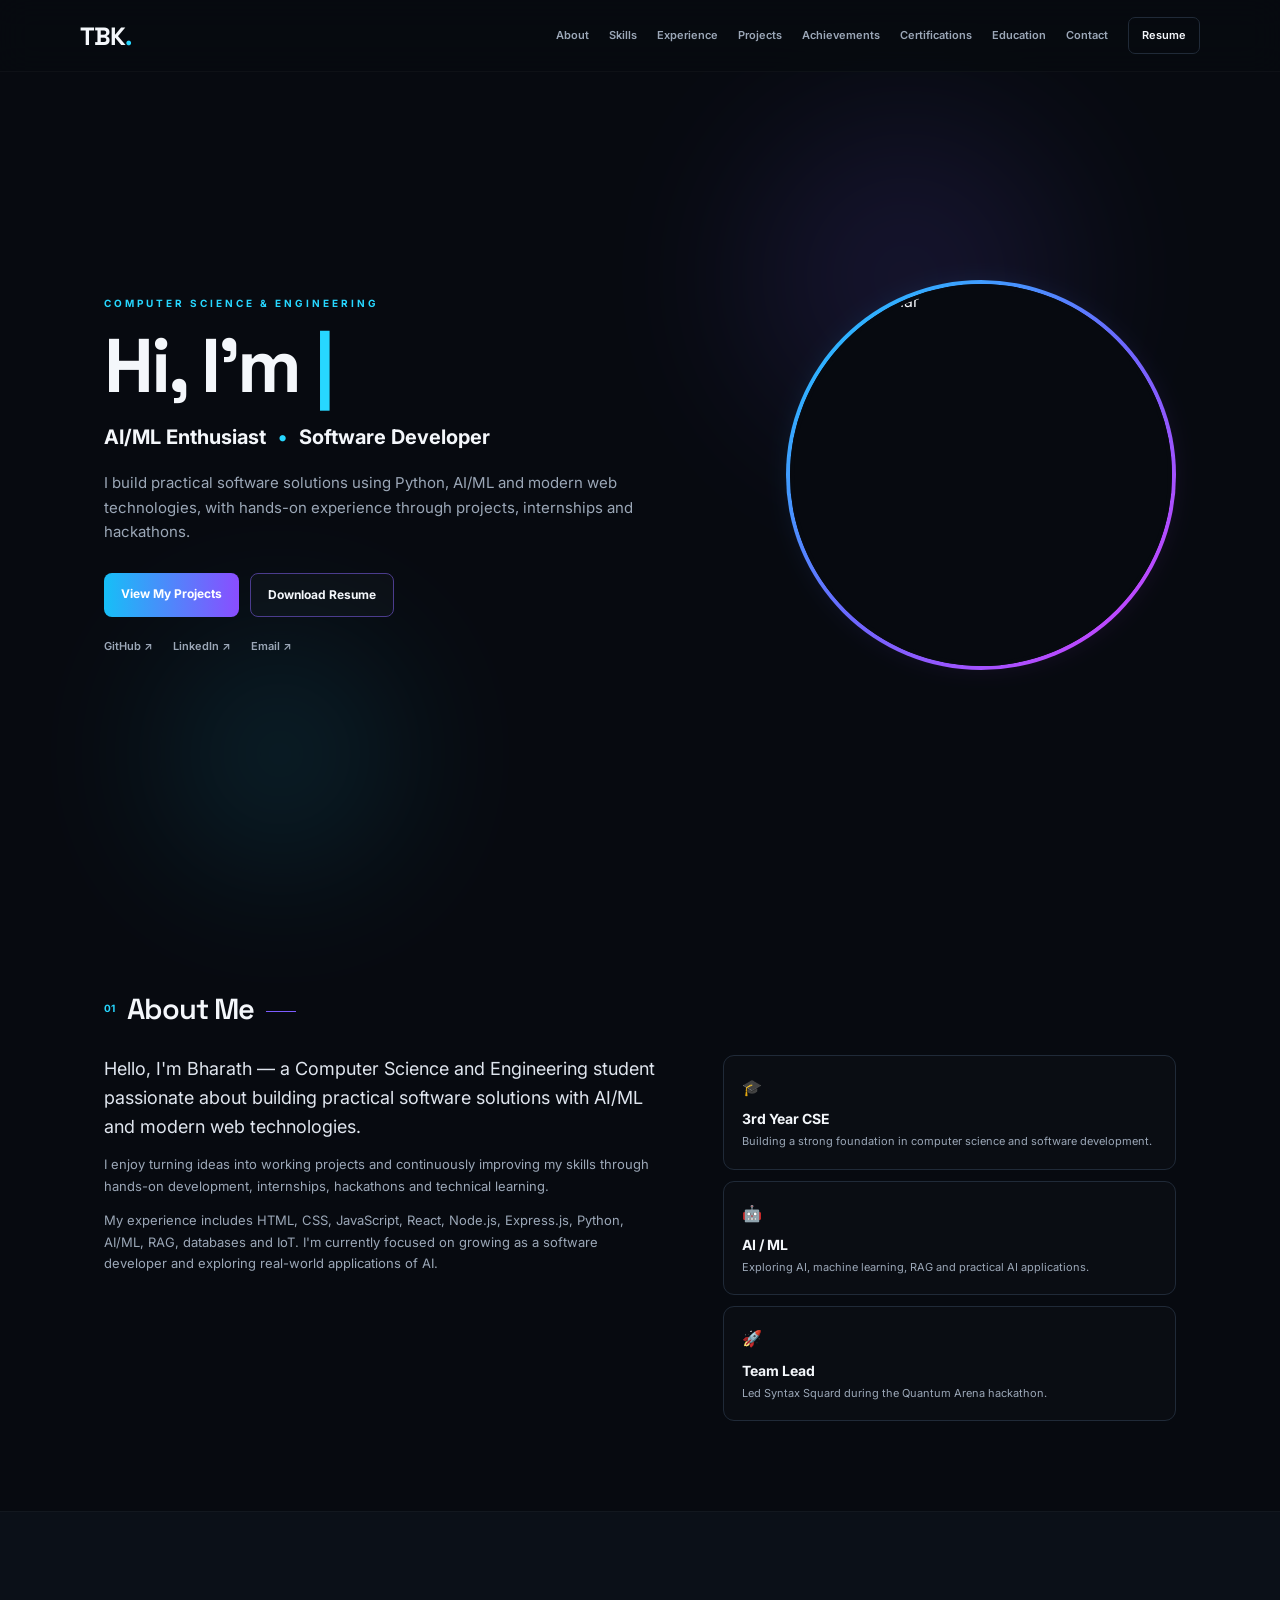
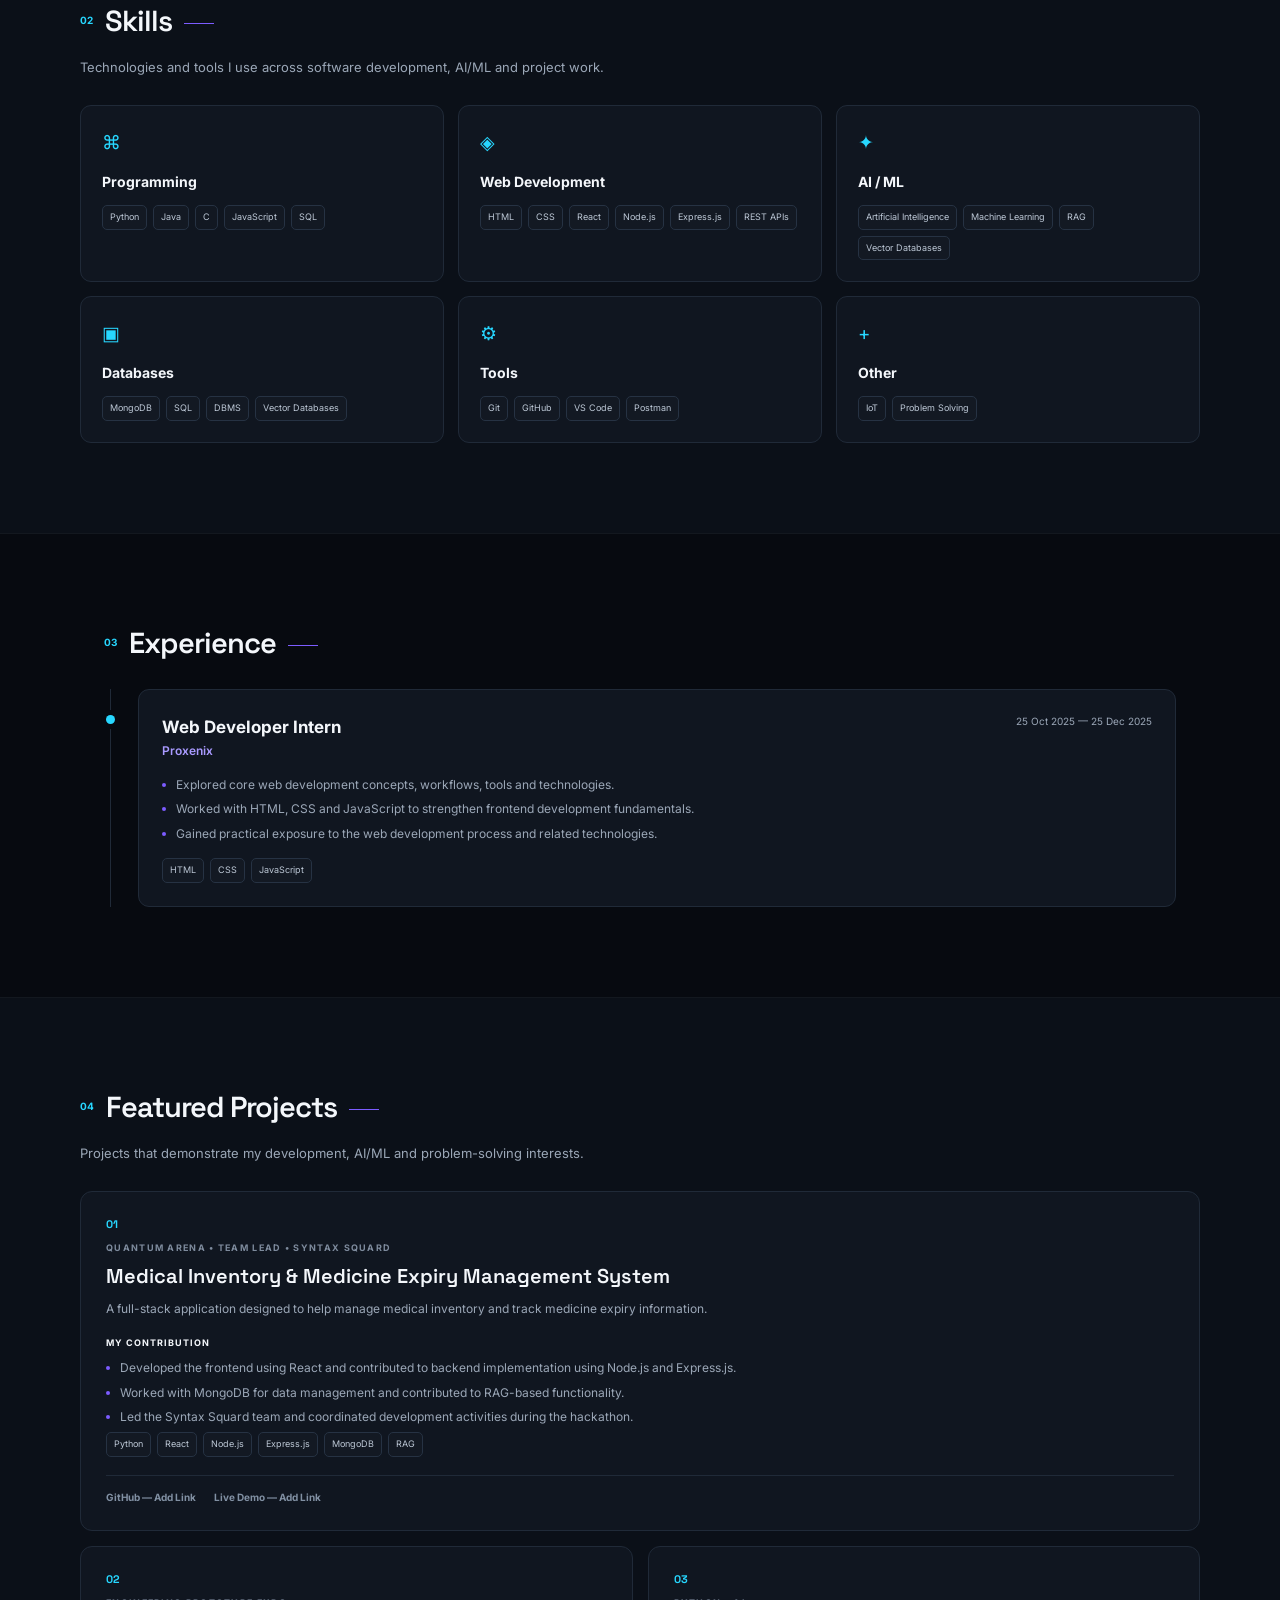
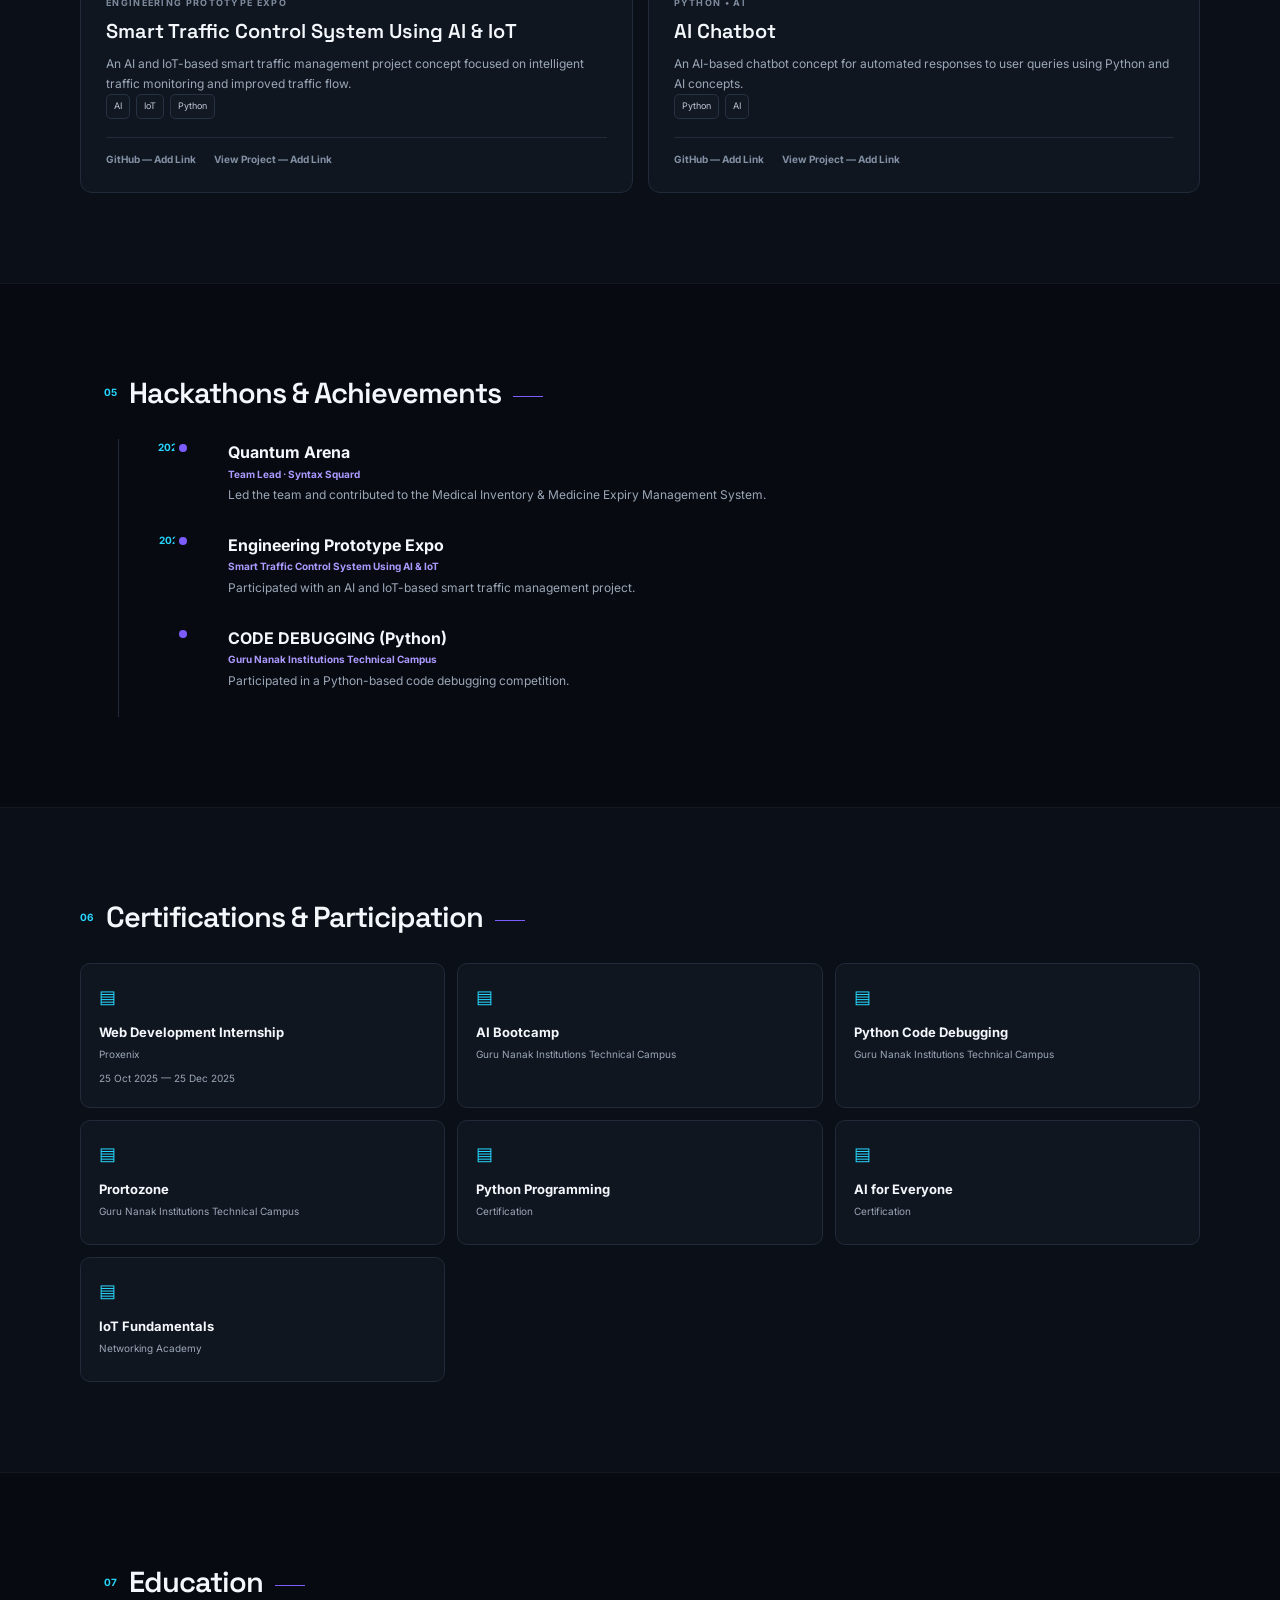
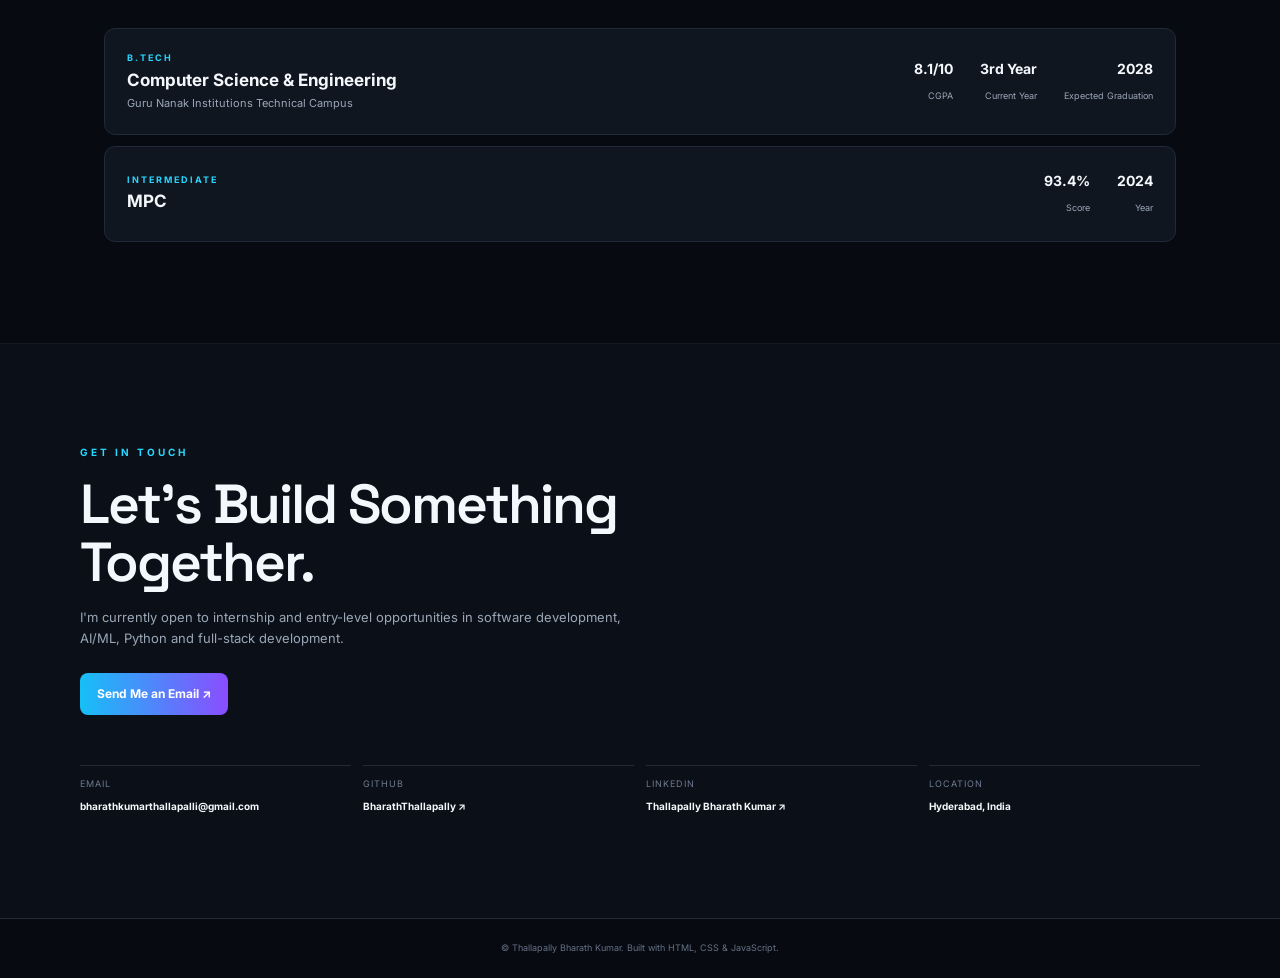
==== commit e0e494d7: "Update resume link to Google Drive" ====
--- a/index.html
+++ b/index.html
@@ -27,7 +27,7 @@
     <h1><span>Hi, I'm </span><span class="gradient-name" id="typingText"></span><span class="cursor">|</span></h1>
     <h2>AI/ML Enthusiast <span>•</span> Software Developer</h2>
     <p class="hero-copy">I build practical software solutions using Python, AI/ML and modern web technologies, with hands-on experience through projects, internships and hackathons.</p>
-    <div class="hero-actions"><a class="btn primary" href="#projects">View My Projects</a><a class="btn secondary" href="assets/resume.pdf" target="_blank">Download Resume</a></div>
+    <div class="hero-actions"><a class="btn primary" href="#projects">View My Projects</a><a class="btn secondary" href="https://drive.google.com/file/d/1gE3e8sFFsL5WiboPPxX80FlgcwD9ZeWp/view?usp=drivesdk" target="_blank">Download Resume</a></div>
     <div class="socials"><a href="https://github.com/BharathThallapally" target="_blank">GitHub ↗</a><a href="https://www.linkedin.com/in/thallapally-bharath-kumar-974521358//" target="_blank">LinkedIn ↗</a><a href="mailto:bharathkumarthallapalli@gmail.com">Email ↗</a></div>
   </div>
   <div class="hero-photo-wrap">
--- a/style.css
+++ b/style.css
@@ -0,0 +1,89 @@
+@import url('https://fonts.googleapis.com/css2?family=Inter:wght@400;500;600;700;800&family=Space+Grotesk:wght@500;600;700&display=swap');
+:root{--bg:#070a10;--soft:#0b1018;--card:#101620;--hover:#141d29;--text:#f4f7fb;--muted:#9ba7b7;--line:#202a38;--accent:#7c5cff;--cyan:#27d7ff;--max:1120px}
+*{box-sizing:border-box;margin:0;padding:0}html{scroll-behavior:smooth}body{font-family:Inter,Arial,sans-serif;background:var(--bg);color:var(--text);line-height:1.65;overflow-x:hidden}a{color:inherit;text-decoration:none}ul{list-style:none}
+.navbar{height:72px;position:fixed;z-index:10;top:0;left:0;right:0;display:flex;align-items:center;justify-content:space-between;padding:0 max(24px,calc((100vw - var(--max))/2));background:rgba(7,10,16,.8);backdrop-filter:blur(16px);border-bottom:1px solid #ffffff08}.logo{font:700 25px "Space Grotesk";letter-spacing:-1px}.logo span{color:var(--cyan)}nav{display:flex;gap:20px;align-items:center}nav a{font-size:11px;font-weight:600;color:var(--muted);transition:.2s}nav a:hover{color:var(--text)}.nav-resume{border:1px solid var(--line);padding:8px 13px;border-radius:7px;color:var(--text)}.menu-toggle{display:none;background:none;border:0;color:var(--text);font-size:24px}
+.hero{
+  min-height:100vh;max-width:var(--max);margin:auto;padding:120px 24px 70px;
+  position:relative;display:grid;grid-template-columns:minmax(0,1.05fr) minmax(340px,.75fr);
+  align-items:center;gap:50px;
+}
+.hero-content{position:relative;z-index:2;max-width:720px}
+.eyebrow{font-size:10px;letter-spacing:3px;color:var(--cyan);font-weight:700;margin-bottom:16px}
+.hero h1{font:700 clamp(44px,6vw,76px)/1.02 "Space Grotesk";letter-spacing:-3px;margin-bottom:16px}
+.gradient-name{
+  background:linear-gradient(90deg,#18c8ff 0%,#7c5cff 52%,#d53cff 100%);
+  -webkit-background-clip:text;background-clip:text;color:transparent;
+}
+.cursor{color:var(--cyan);animation:blink .75s infinite}
+@keyframes blink{50%{opacity:0}}
+.hero h2{font-size:20px;margin-bottom:17px}
+.hero h2 span{color:var(--cyan);padding:0 7px}
+.hero-copy{color:var(--muted);max-width:650px;font-size:15px}
+.hero-actions{display:flex;gap:11px;margin-top:28px}
+.btn{display:inline-flex;padding:11px 17px;border-radius:8px;font-size:12px;font-weight:700;border:1px solid transparent;transition:.2s}
+.primary{
+  background:linear-gradient(90deg,#16bff7,#8a4dff);
+  color:#fff;border:none;
+}
+.secondary{border-color:#4b3c8d;background:#ffffff05}
+.btn:hover{transform:translateY(-2px);box-shadow:0 8px 28px rgba(80,90,255,.18)}
+.socials{display:flex;gap:20px;margin-top:20px}
+.socials a{font-size:11px;color:var(--muted);font-weight:600}
+.socials a:hover{color:var(--text)}
+
+.hero-photo-wrap{
+  position:relative;justify-self:end;width:min(390px,34vw);aspect-ratio:1;
+  display:grid;place-items:center;z-index:2;
+}
+.hero-photo-wrap::before{
+  content:"";position:absolute;inset:3%;border-radius:50%;
+  background:linear-gradient(135deg,#11cfff 0%,#725cff 55%,#e13dff 100%);
+  filter:blur(16px);opacity:.22;
+}
+.photo-ring{
+  position:absolute;inset:0;border-radius:50%;
+  background:linear-gradient(135deg,#16cfff 0%,#6d67ff 52%,#df3cff 100%);
+  padding:4px;
+}
+.photo-ring::after{
+  content:"";position:absolute;inset:4px;border-radius:50%;
+  background:var(--bg);
+}
+.hero-photo{
+  position:relative;width:calc(100% - 8px);height:calc(100% - 8px);
+  object-fit:cover;object-position:center 30%;border-radius:50%;
+  border:4px solid var(--bg);z-index:2;
+}
+.glow{position:absolute;border-radius:50%;filter:blur(80px);opacity:.12;pointer-events:none}
+.glow-one{width:320px;height:320px;background:var(--accent);right:12%;top:13%}
+.glow-two{width:220px;height:220px;background:var(--cyan);left:8%;bottom:4%}
+.section{max-width:var(--max);margin:auto;padding:90px 24px}.section.alt{max-width:none;background:var(--soft);border-top:1px solid #ffffff08;border-bottom:1px solid #ffffff08}.section.alt>*{max-width:var(--max);margin-left:auto;margin-right:auto}.section-heading{display:flex;align-items:center;gap:12px;margin-bottom:28px}.section-heading span{font-size:10px;color:var(--cyan);font-weight:700}.section-heading h2{font:600 29px "Space Grotesk";letter-spacing:-1px}.section-heading h2:after{content:"";display:inline-block;width:30px;height:1px;background:var(--accent);vertical-align:middle;margin-left:12px}.section-intro{color:var(--muted);font-size:13px;margin-top:-10px;margin-bottom:27px}
+.about-grid{display:grid;grid-template-columns:1.1fr .9fr;gap:65px}.about-grid p{color:var(--muted);font-size:13px;margin-bottom:13px}.about-grid .lead{color:#dfe5ee;font-size:18px;line-height:1.6}.about-cards{display:grid;gap:11px}.about-cards article{padding:18px;border:1px solid var(--line);background:#ffffff03;border-radius:11px}.about-cards h3{font-size:14px;margin:7px 0 2px}.about-cards p{font-size:11px;margin:0}
+.skills-grid{display:grid;grid-template-columns:repeat(3,1fr);gap:14px}.skill-card{padding:21px;border:1px solid var(--line);background:var(--card);border-radius:11px;transition:.2s}.skill-card:hover,.project-card:hover,.cert-grid article:hover{transform:translateY(-4px);border-color:#3a4a60;background:var(--hover)}.skill-icon{color:var(--cyan);font-size:19px;margin-bottom:11px}.skill-card h3{font-size:14px;margin-bottom:12px}.tags{display:flex;flex-wrap:wrap;gap:6px}.tags span{font-size:9px;padding:4px 7px;border:1px solid #263243;border-radius:5px;color:#bdc8d6;background:#ffffff03}
+.timeline{border-left:1px solid var(--line);margin-left:6px;padding-left:27px;position:relative}.experience-card{position:relative;border:1px solid var(--line);background:var(--card);border-radius:11px;padding:23px}.timeline-dot{position:absolute;left:-33px;top:25px;width:9px;height:9px;border-radius:50%;background:var(--cyan);box-shadow:0 0 0 5px var(--bg)}.item-top{display:flex;justify-content:space-between;gap:15px}.item-top h3{font-size:17px}.company{color:#a99aff;font-size:12px;font-weight:600}.date{font-size:10px;color:var(--muted)}.experience-card ul{margin:14px 0}.experience-card li,.project-card li{font-size:12px;color:var(--muted);padding-left:14px;position:relative;margin:5px 0}.experience-card li:before,.project-card li:before{content:"";position:absolute;left:0;top:8px;width:4px;height:4px;border-radius:50%;background:var(--accent)}
+.projects-grid{display:grid;grid-template-columns:1fr 1fr;gap:15px}.project-card{border:1px solid var(--line);background:var(--card);border-radius:12px;padding:25px;transition:.25s}.project-card.featured{grid-column:span 2}.project-number{font:700 11px "Space Grotesk";color:var(--cyan);margin-bottom:10px}.project-meta{font-size:9px;letter-spacing:1.3px;color:#7e8b9d;font-weight:700;margin-bottom:8px}.project-card h3{font:600 20px/1.25 "Space Grotesk";margin-bottom:10px}.project-card p{font-size:12px;color:var(--muted)}.project-card h4{font-size:9px;letter-spacing:1px;text-transform:uppercase;margin:17px 0 7px}.project-links{display:flex;gap:18px;border-top:1px solid var(--line);margin-top:18px;padding-top:13px;color:#8190a3;font-size:10px;font-weight:700}
+.achievement-timeline{border-left:1px solid var(--line);margin-left:14px}.achievement-timeline article{display:grid;grid-template-columns:65px 18px 1fr;gap:13px;padding-bottom:27px}.year{text-align:right;color:var(--cyan);font-size:10px;font-weight:700}.marker{width:8px;height:8px;border-radius:50%;background:var(--accent);margin-left:-18px;margin-top:5px;box-shadow:0 0 0 5px var(--bg)}.achievement-timeline h3{font-size:16px}.role{color:#a99aff;font-size:10px;font-weight:700}.achievement-timeline p:not(.role){font-size:12px;color:var(--muted);margin-top:3px}
+.cert-grid{display:grid;grid-template-columns:repeat(3,1fr);gap:12px}.cert-grid article{border:1px solid var(--line);background:var(--card);border-radius:10px;padding:18px;min-height:125px;transition:.2s}.cert-grid article>span{color:var(--cyan);font-size:18px}.cert-grid h3{font-size:13px;margin:10px 0 3px}.cert-grid p,.cert-grid small{font-size:10px;color:var(--muted)}
+.education-card{border:1px solid var(--line);background:var(--card);border-radius:11px;padding:22px;display:flex;justify-content:space-between;align-items:center;gap:20px;margin-bottom:11px}.level{font-size:9px;letter-spacing:2px;color:var(--cyan);font-weight:700}.education-card h3{font-size:17px}.education-card p:not(.level){font-size:11px;color:var(--muted)}.education-stats{display:flex;gap:27px}.education-stats div{text-align:right}.education-stats strong{display:block;font-size:14px}.education-stats span{font-size:9px;color:var(--muted)}
+.contact-section{background:var(--soft);border-top:1px solid #ffffff08;padding:100px 24px}.contact-inner{max-width:var(--max);margin:auto}.contact-inner h2{font:600 clamp(34px,5vw,55px)/1.05 "Space Grotesk";letter-spacing:-2px;max-width:680px}.contact-inner>p:not(.eyebrow){color:var(--muted);max-width:580px;font-size:13px;margin:15px 0 23px}.contact-grid{display:grid;grid-template-columns:repeat(4,1fr);gap:12px;margin-top:50px}.contact-grid a,.contact-grid div{border-top:1px solid var(--line);padding-top:11px}.contact-grid span{display:block;color:#6f7c8e;font-size:9px;text-transform:uppercase;letter-spacing:1px}.contact-grid strong{font-size:10px}footer{text-align:center;padding:22px;border-top:1px solid var(--line);color:#657286;font-size:9px}
+@media(max-width:900px){
+  nav{gap:11px}
+  .hero{grid-template-columns:1fr;display:grid;padding-top:125px;gap:35px}
+  .hero-photo-wrap{justify-self:center;width:min(330px,68vw);grid-row:1}
+  .hero-content{grid-row:2;max-width:720px}
+  .about-grid{grid-template-columns:1fr}
+  .skills-grid{grid-template-columns:repeat(2,1fr)}
+  .cert-grid{grid-template-columns:repeat(2,1fr)}
+  .contact-grid{grid-template-columns:repeat(2,1fr)}
+}
+@media(max-width:720px){
+  .navbar{height:64px}.menu-toggle{display:block}
+  nav{display:none;position:absolute;top:64px;left:0;right:0;padding:15px 22px 20px;background:rgba(7,10,16,.98);flex-direction:column;align-items:flex-start;border-bottom:1px solid var(--line)}
+  nav.open{display:flex}.nav-resume{width:100%;text-align:center}
+  .hero{padding-top:105px;gap:28px}.hero-photo-wrap{width:min(285px,70vw)}
+  .hero h1{font-size:46px;letter-spacing:-2px}.hero h2{font-size:17px}.hero-actions{flex-direction:column;max-width:250px}
+  .section{padding:72px 20px}.skills-grid,.projects-grid,.cert-grid{grid-template-columns:1fr}
+  .project-card.featured{grid-column:span 1}.item-top{flex-direction:column}.education-card{flex-direction:column;align-items:flex-start}
+  .education-stats{width:100%;justify-content:space-between}.education-stats div{text-align:left}.contact-grid{grid-template-columns:1fr}
+}
+@media(prefers-reduced-motion:reduce){html{scroll-behavior:auto}.cursor{animation:none}.skill-card,.project-card,.cert-grid article,.btn{transition:none}}
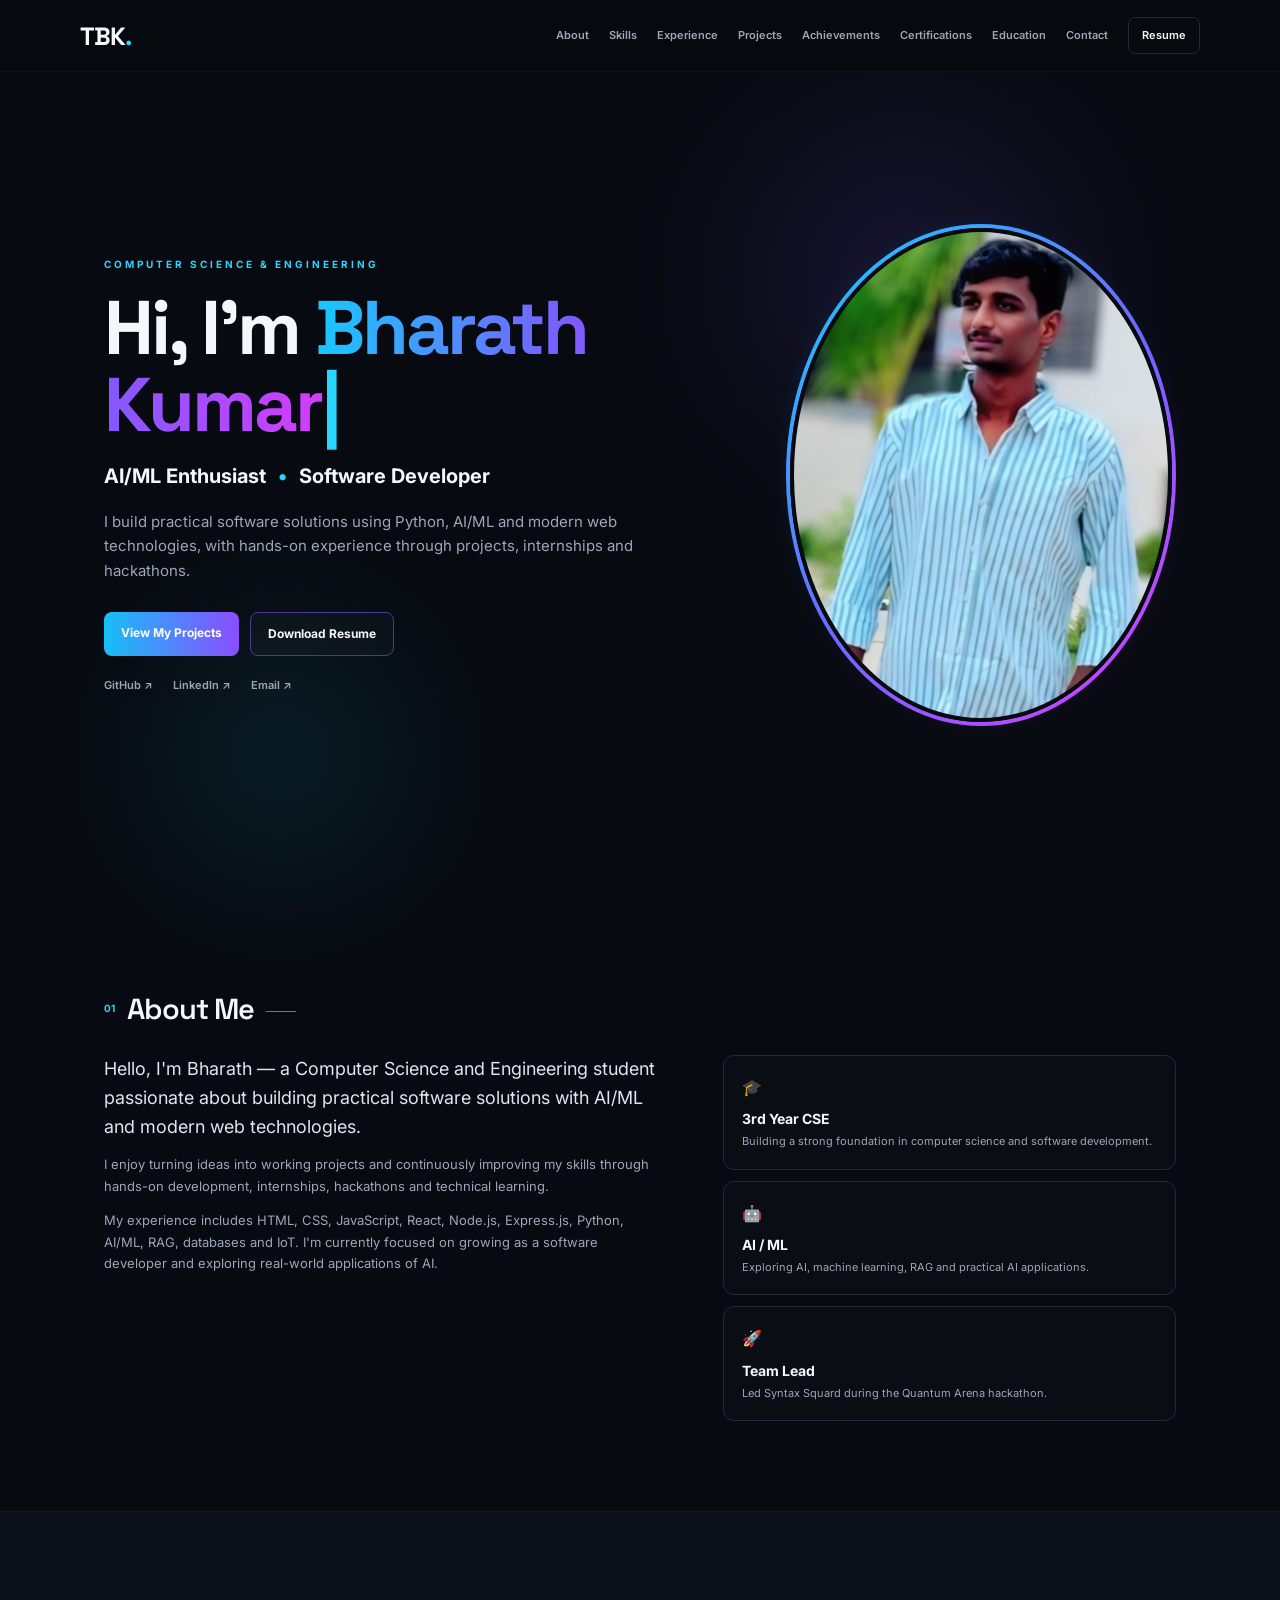
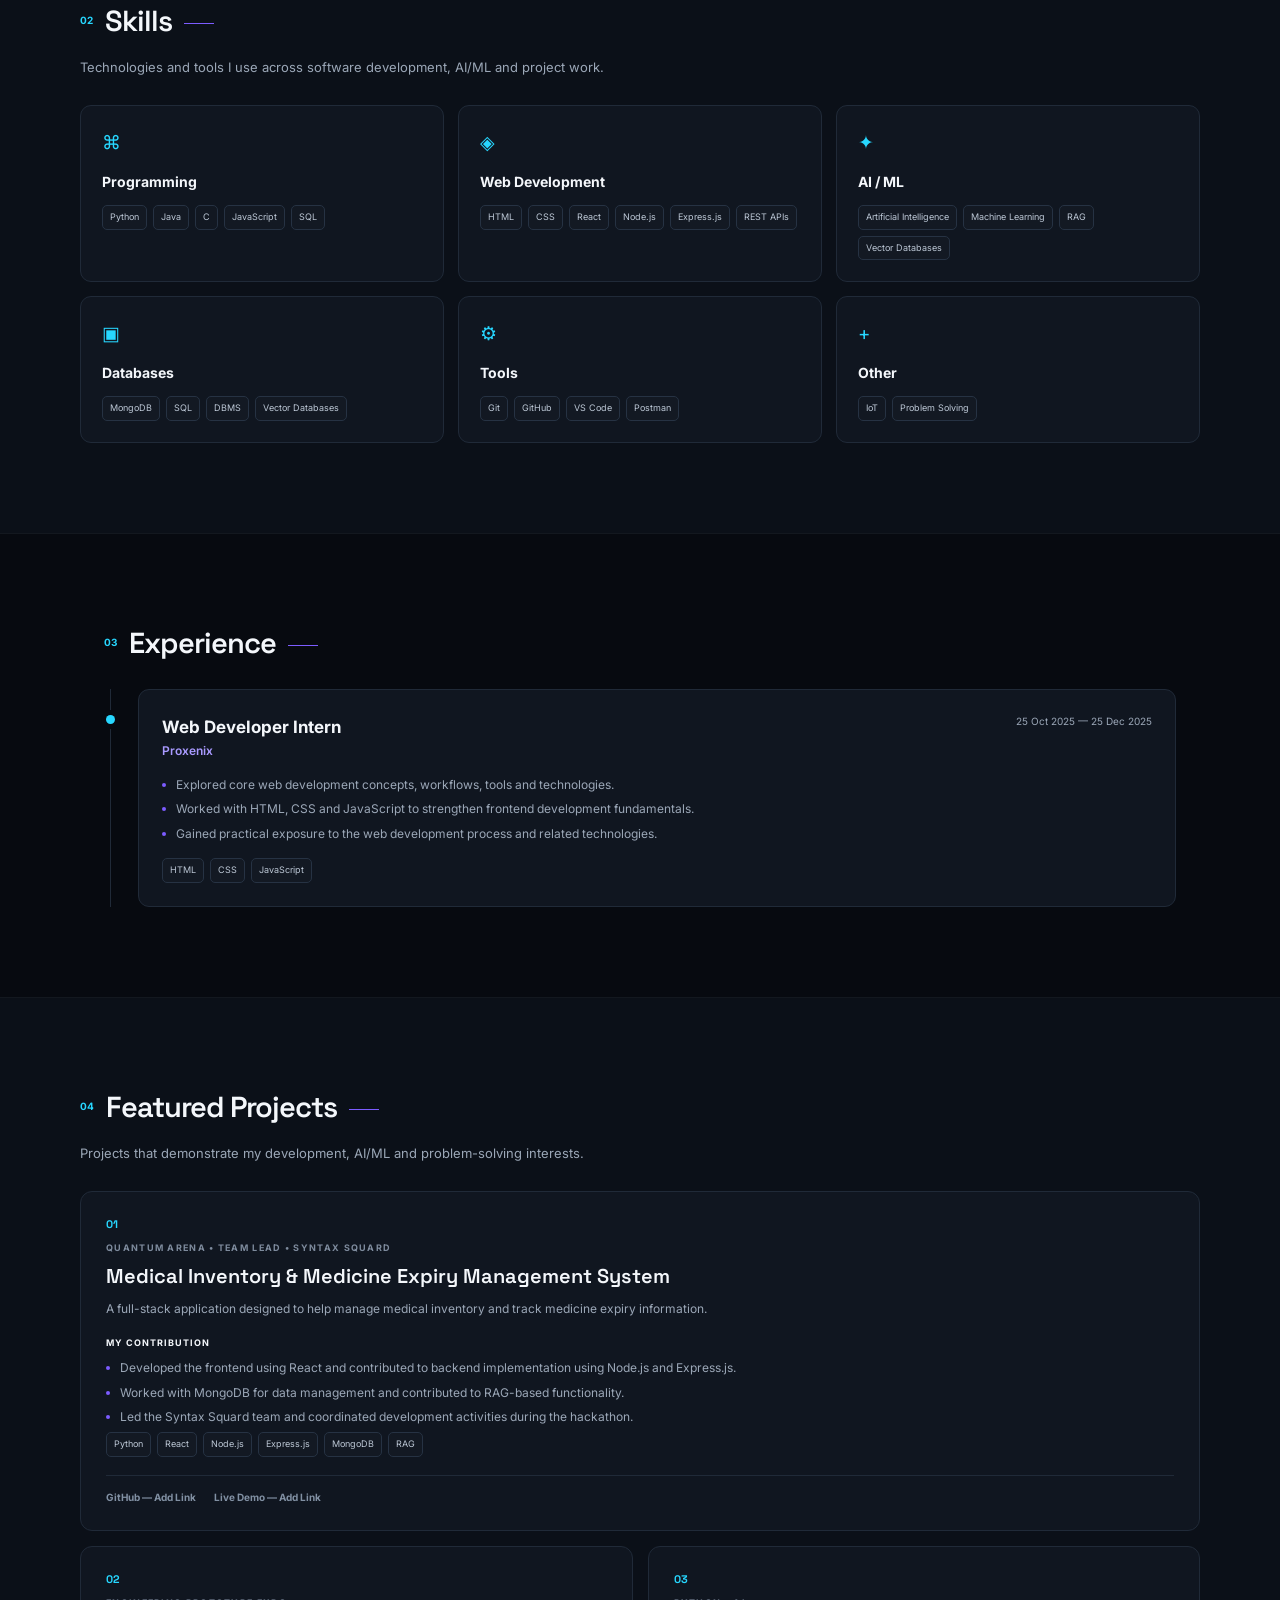
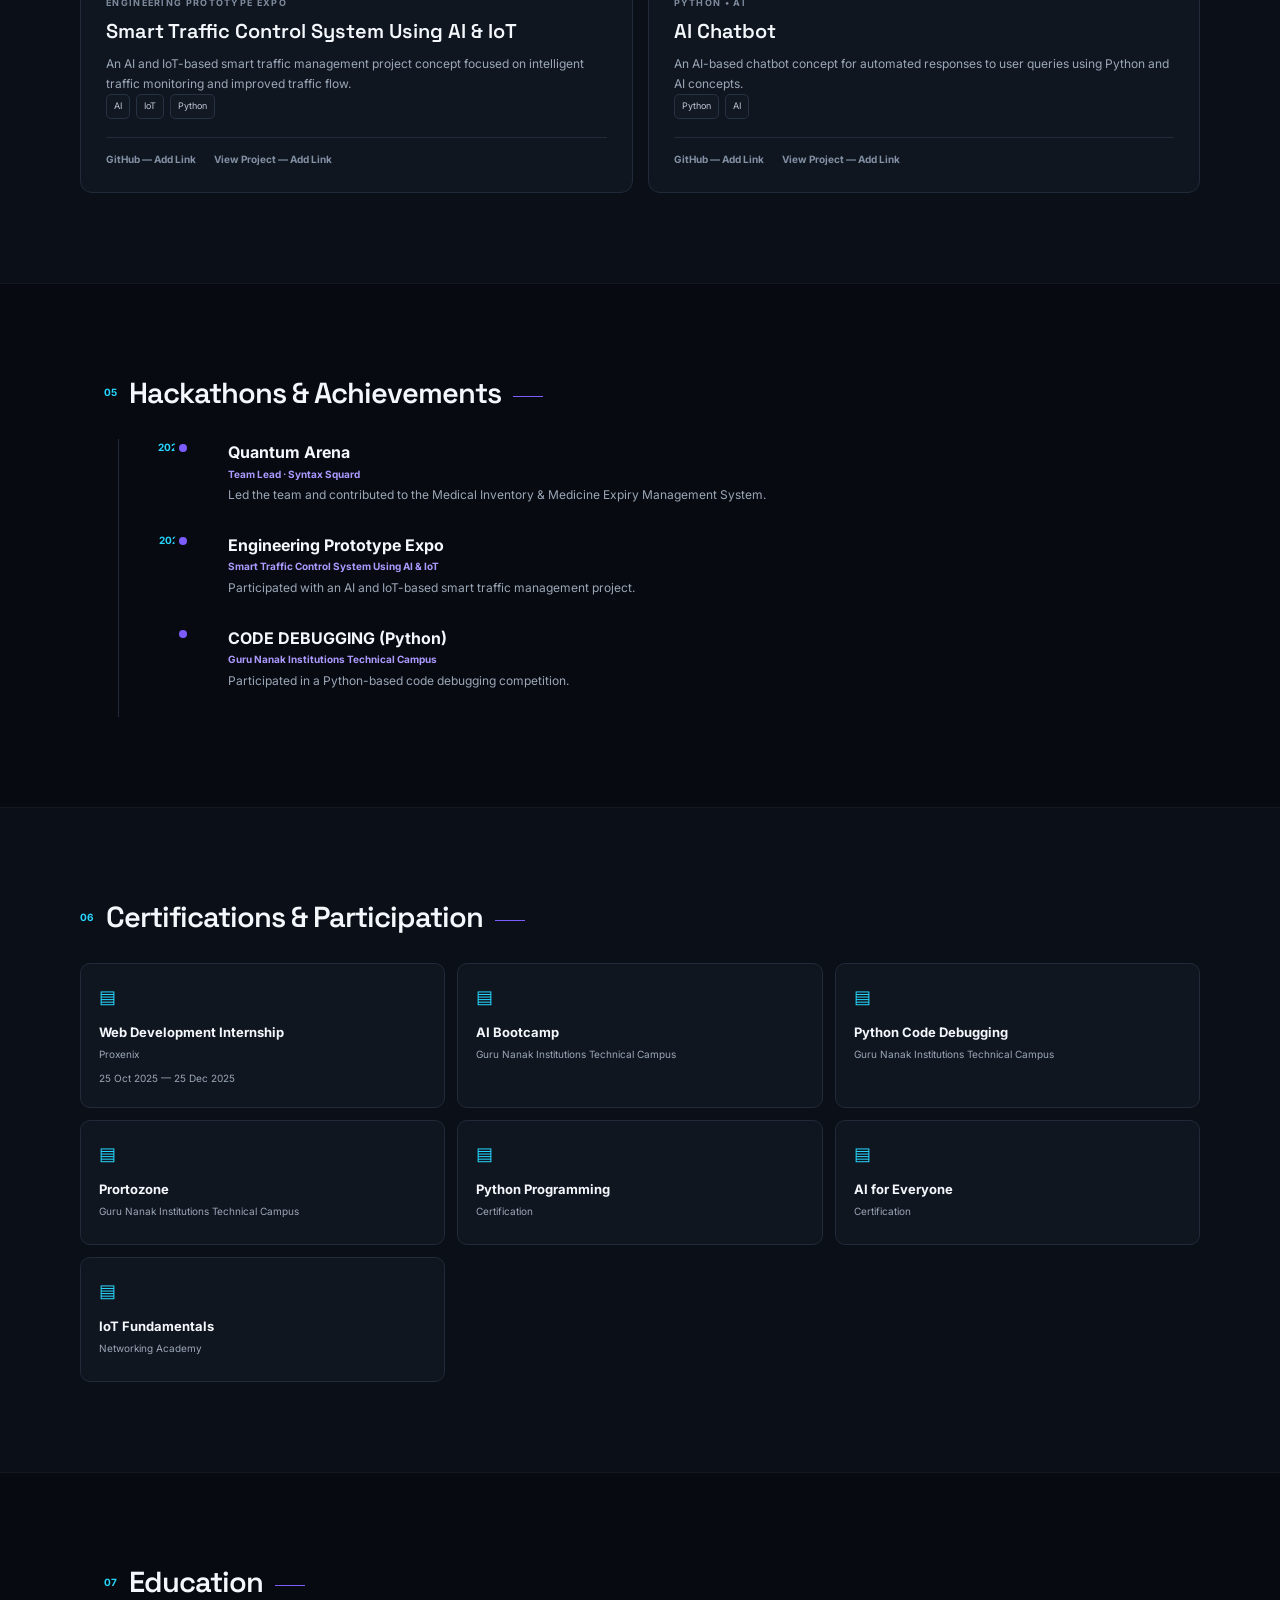
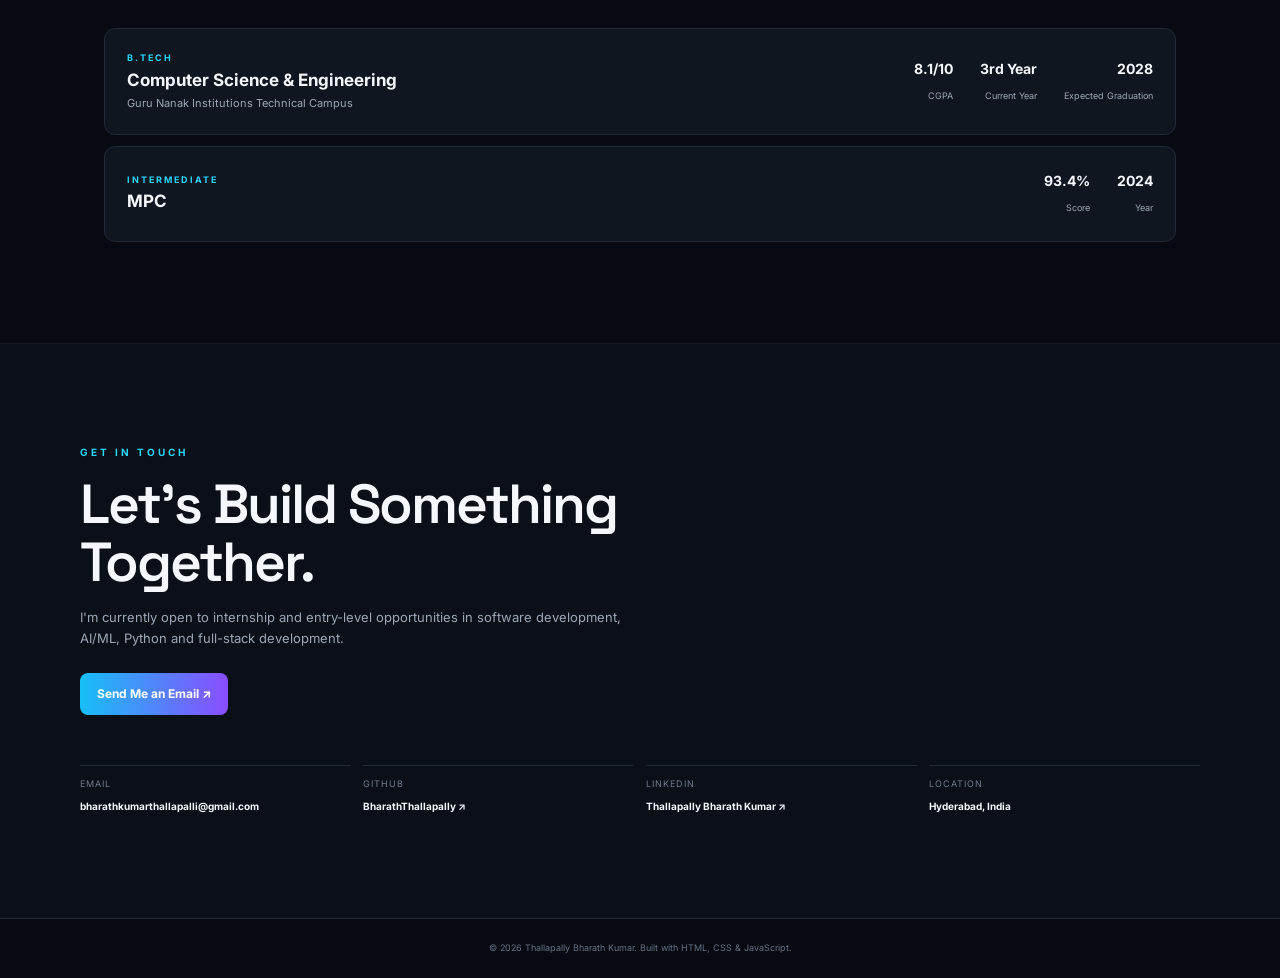
==== commit c011244f: "Update resume link and social media section" ====
--- a/index.html
+++ b/index.html
@@ -27,8 +27,12 @@
     <h1><span>Hi, I'm </span><span class="gradient-name" id="typingText"></span><span class="cursor">|</span></h1>
     <h2>AI/ML Enthusiast <span>•</span> Software Developer</h2>
     <p class="hero-copy">I build practical software solutions using Python, AI/ML and modern web technologies, with hands-on experience through projects, internships and hackathons.</p>
-    <div class="hero-actions"><a class="btn primary" href="#projects">View My Projects</a><a class="btn secondary" href="https://drive.google.com/file/d/1gE3e8sFFsL5WiboPPxX80FlgcwD9ZeWp/view?usp=drivesdk" target="_blank">Download Resume</a></div>
-    <div class="socials"><a href="https://github.com/BharathThallapally" target="_blank">GitHub ↗</a><a href="https://www.linkedin.com/in/thallapally-bharath-kumar-974521358//" target="_blank">LinkedIn ↗</a><a href="mailto:bharathkumarthallapalli@gmail.com">Email ↗</a></div>
+    <div class="hero-actions"><a class="btn primary" href="#projects">View My Projects</a><a class="btn secondary"
+   href="assets/resume.pdf"
+   target="_blank">
+   Download Resume
+</a></div>
+    <div class="socials"><a href="https://github.com/BharathThallapally" target="_blank">GitHub ↗</a><a href="https://www.linkedin.com/in/thallapally-bharath-kumar-974521358/" target="_blank">LinkedIn ↗</a><a href="mailto:bharathkumarthallapalli@gmail.com">Email ↗</a></div>
   </div>
   <div class="hero-photo-wrap">
     <div class="photo-ring"></div>
@@ -117,7 +121,7 @@
 <section class="contact-section" id="contact"><div class="contact-inner"><p class="eyebrow">GET IN TOUCH</p><h2>Let's Build Something Together.</h2>
 <p>I'm currently open to internship and entry-level opportunities in software development, AI/ML, Python and full-stack development.</p>
 <a class="btn primary" href="mailto:bharathkumarthallapalli@gmail.com">Send Me an Email ↗</a>
-<div class="contact-grid"><a href="mailto:bharathkumarthallapalli@gmail.com"><span>Email</span><strong>bharathkumarthallapalli@gmail.com</strong></a><a href="https://github.com/BharathThallapally" target="_blank"><span>GitHub</span><strong>BharathThallapally ↗</strong></a><a href="https://www.linkedin.com/in/thallapally-bharath-kumar-974521358//" target="_blank"><span>LinkedIn</span><strong>Thallapally Bharath Kumar ↗</strong></a><div><span>Location</span><strong>Hyderabad, India</strong></div></div></div></section>
+<div class="contact-grid"><a href="mailto:bharathkumarthallapalli@gmail.com"><span>Email</span><strong>bharathkumarthallapalli@gmail.com</strong></a><a href="https://github.com/BharathThallapally" target="_blank"><span>GitHub</span><strong>BharathThallapally ↗</strong></a><a href="https://www.linkedin.com/in/thallapally-bharath-kumar-974521358/" target="_blank"><span>LinkedIn</span><strong>Thallapally Bharath Kumar ↗</strong></a><div><span>Location</span><strong>Hyderabad, India</strong></div></div></div></section>
 </main>
 <footer>© <span id="year"></span> Thallapally Bharath Kumar. Built with HTML, CSS &amp; JavaScript.</footer>
 <script src="script.js"></script>
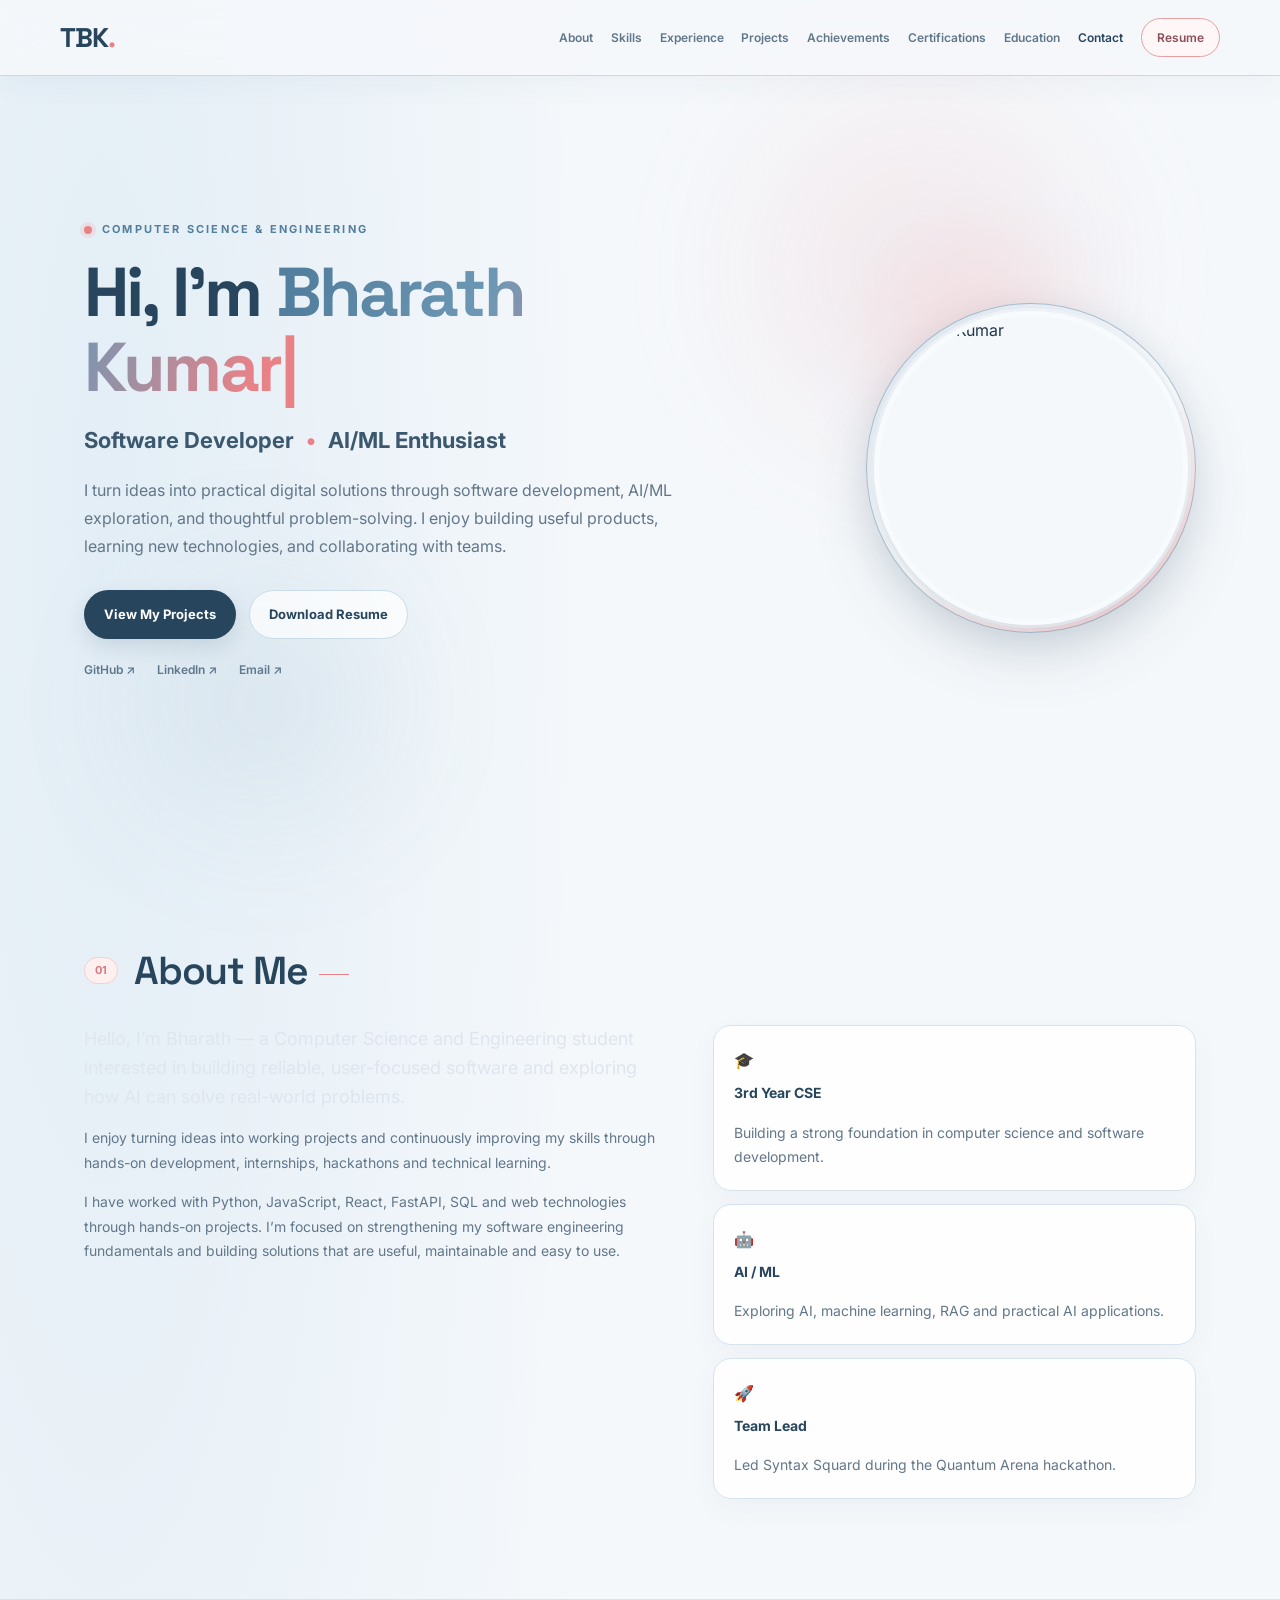
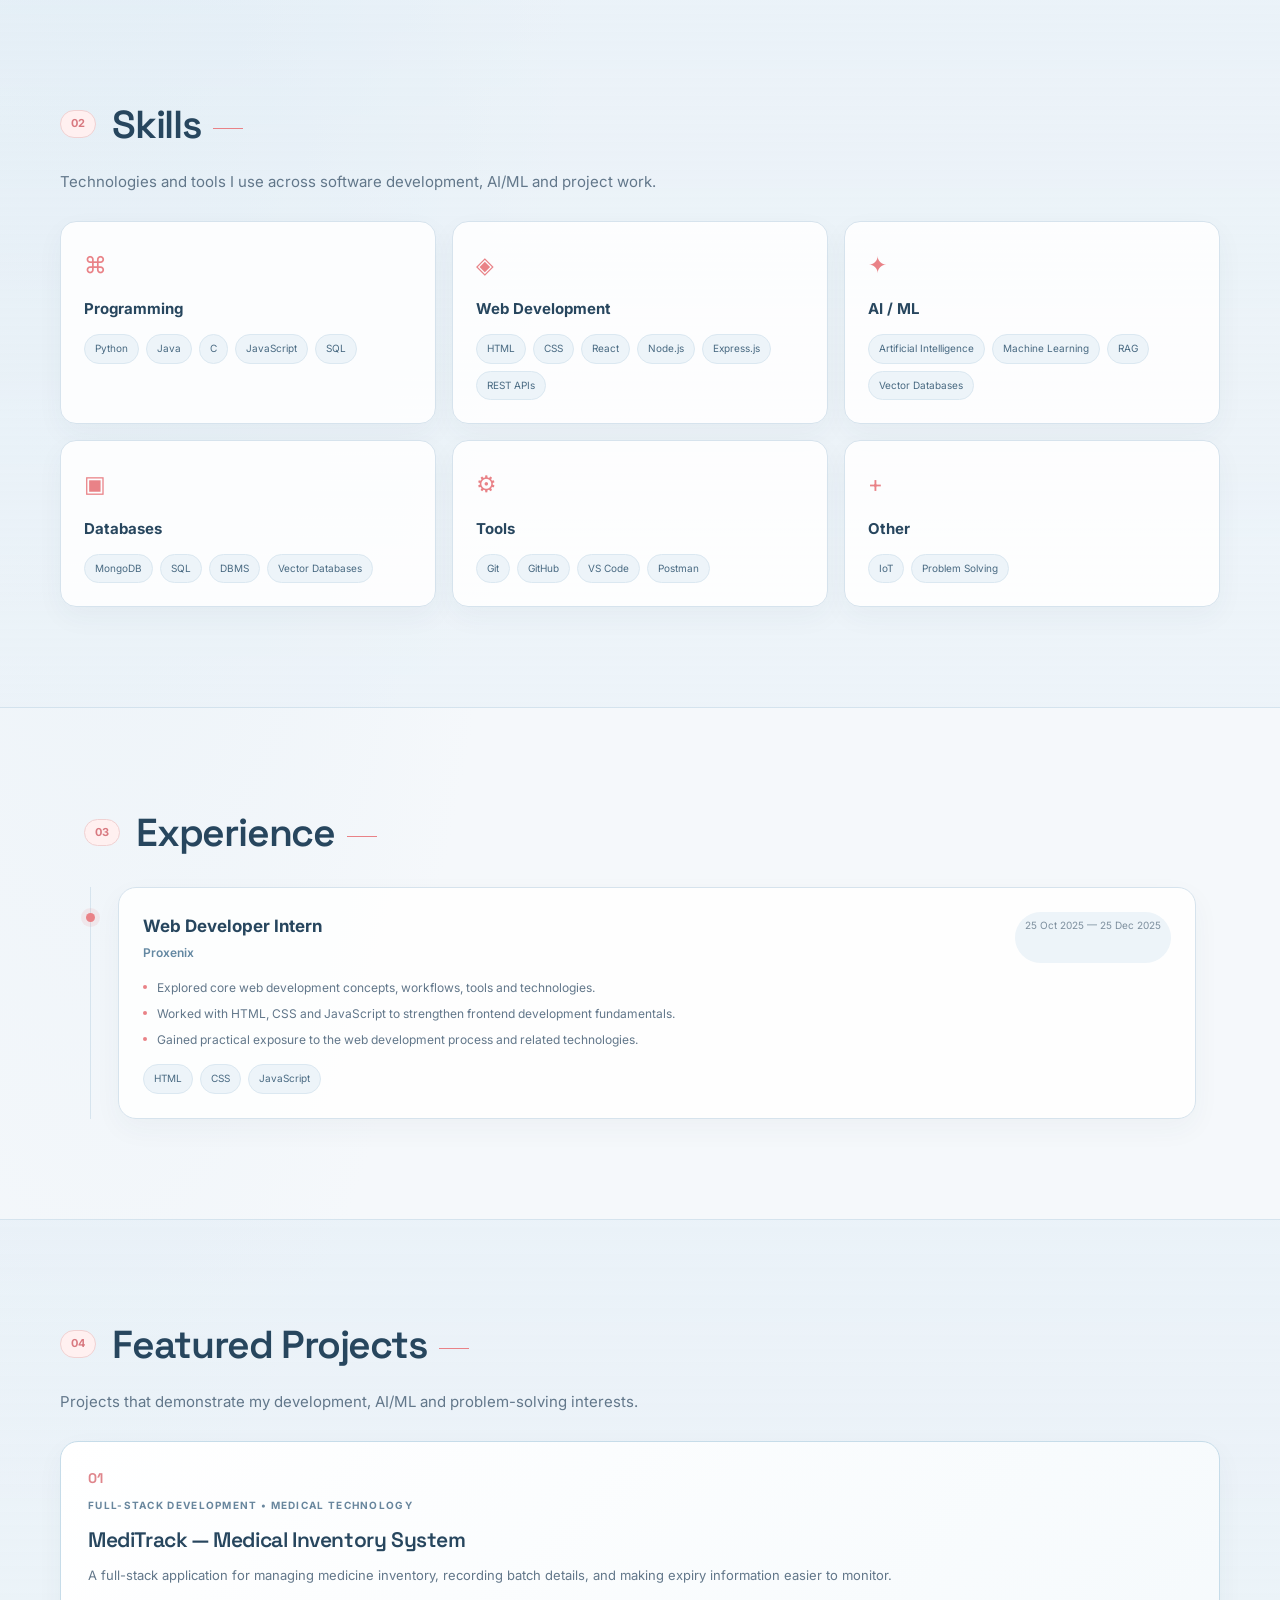
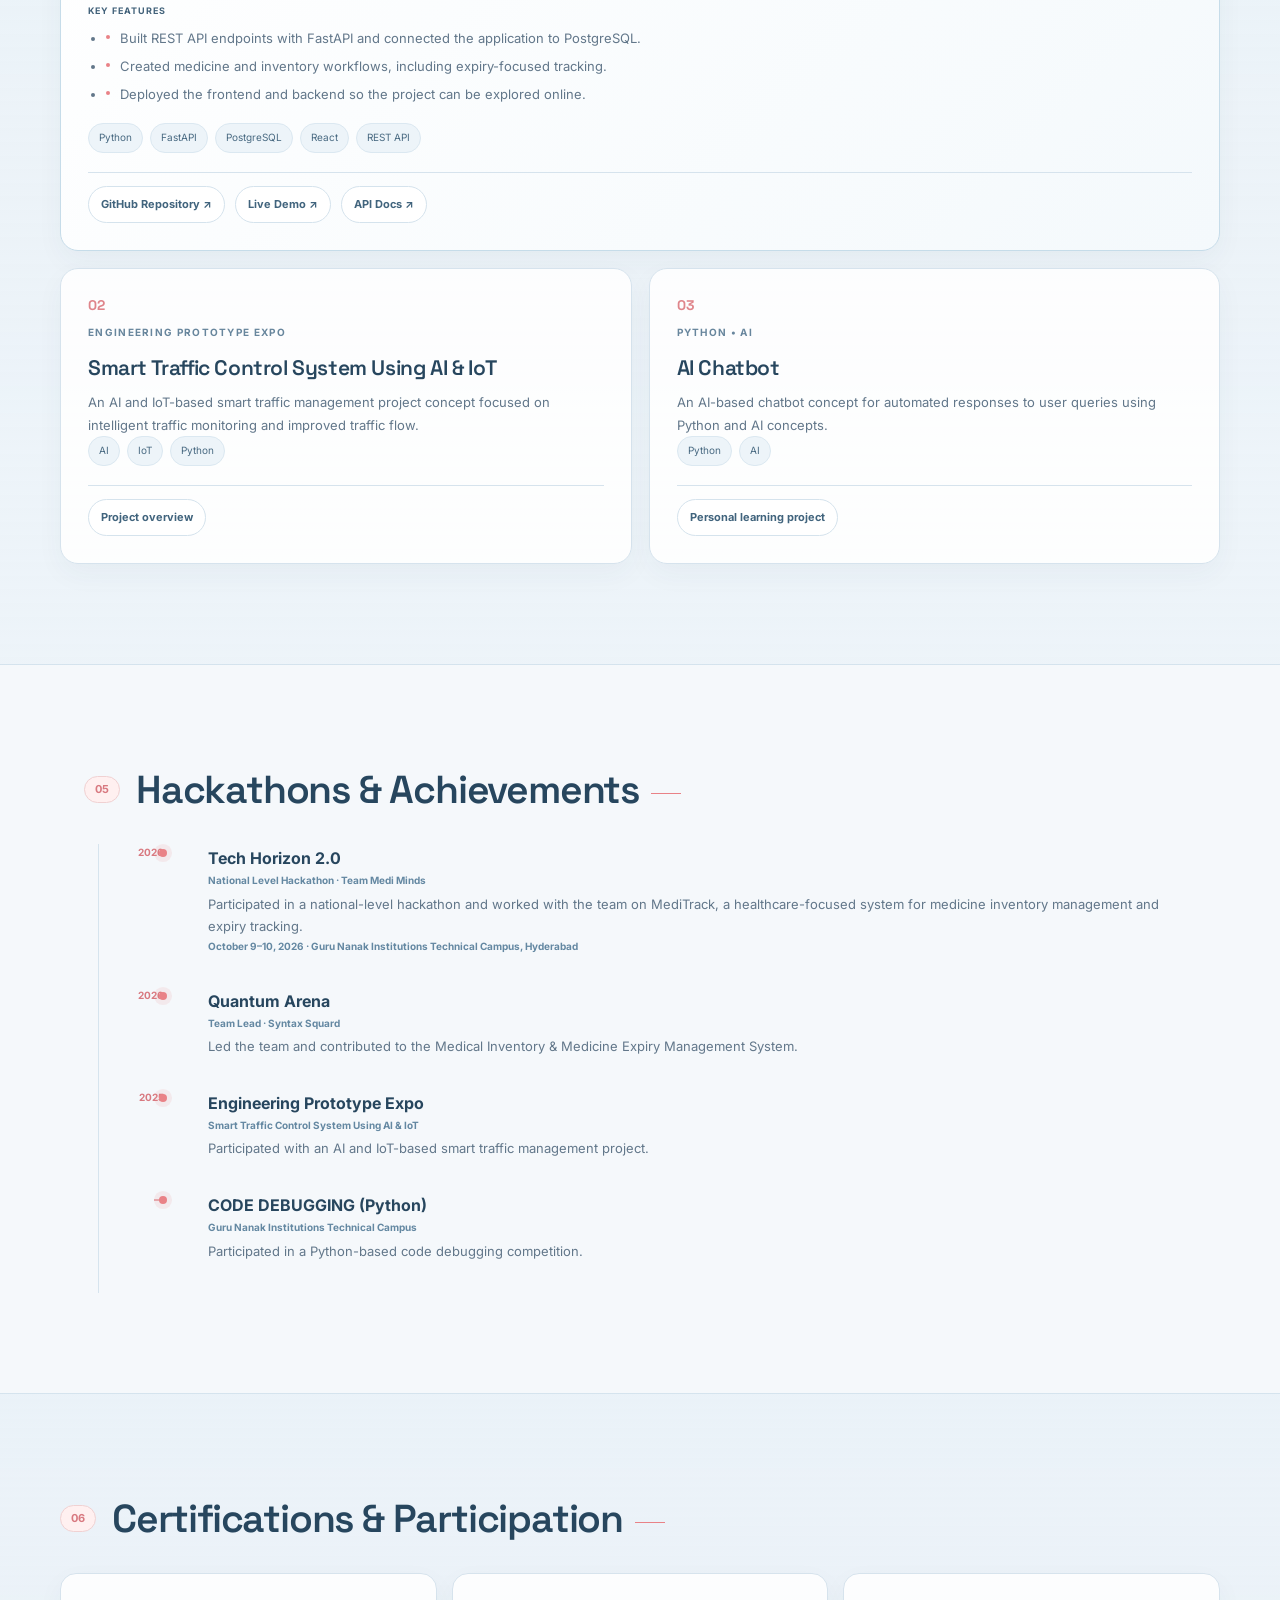
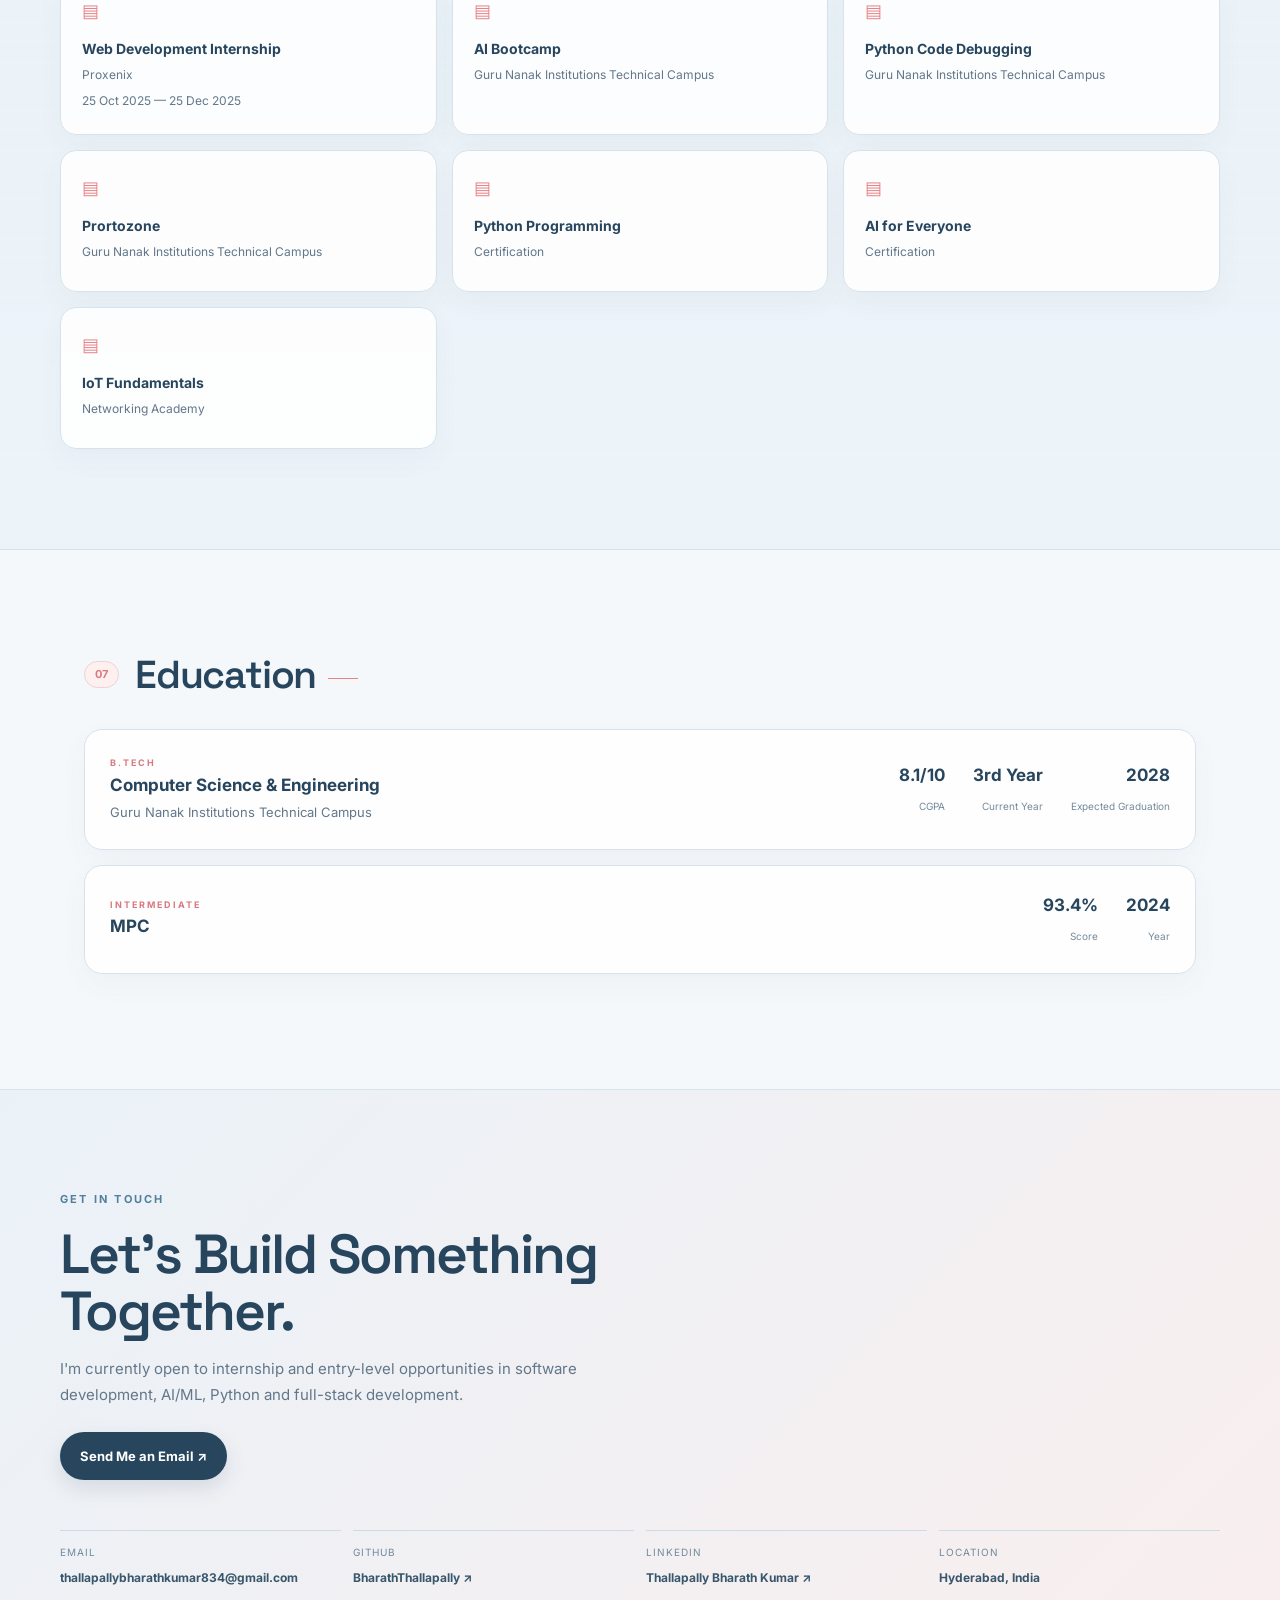
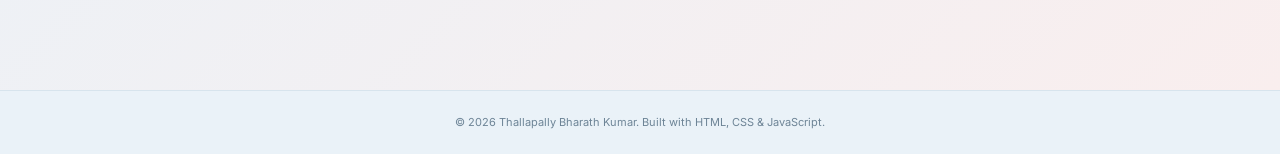
==== commit 584e5750: "Add files via upload" ====
--- a/index.html
+++ b/index.html
@@ -3,19 +3,23 @@
 <head>
   <meta charset="UTF-8">
   <meta name="viewport" content="width=device-width, initial-scale=1.0">
-  <meta name="description" content="Thallapally Bharath Kumar — Computer Science & Engineering student, AI/ML enthusiast and software developer.">
+  <meta name="description" content="Bharath Kumar is a Computer Science and Engineering student building practical software, full-stack applications, and AI-powered solutions.">
+  <meta name="theme-color" content="#eaf2f8">
+  <meta property="og:title" content="Bharath Kumar | Developer Portfolio">
+  <meta property="og:description" content="Explore Bharath Kumar's software projects, technical skills, and hackathon experience.">
+  <meta property="og:type" content="website">
   <title>Thallapally Bharath Kumar | Portfolio</title>
   <link rel="stylesheet" href="style.css">
 </head>
 <body>
 <header class="navbar">
   <a class="logo" href="#home">TBK<span>.</span></a>
-  <button class="menu-toggle" id="menuToggle" aria-label="Open navigation">☰</button>
+  <button class="menu-toggle" id="menuToggle" aria-label="Open navigation" aria-expanded="false" aria-controls="navMenu">☰</button>
   <nav id="navMenu">
     <a href="#about">About</a><a href="#skills">Skills</a><a href="#experience">Experience</a>
     <a href="#projects">Projects</a><a href="#achievements">Achievements</a>
     <a href="#certifications">Certifications</a><a href="#education">Education</a><a href="#contact">Contact</a>
-    <a class="nav-resume" href="assets/resume.pdf" target="_blank">Resume</a>
+    <a class="nav-resume" href="assets/resume.pdf" target="_blank" rel="noopener noreferrer">Resume</a>
   </nav>
 </header>
 
@@ -23,16 +27,16 @@
 <section class="hero" id="home">
   <div class="glow glow-one"></div><div class="glow glow-two"></div>
   <div class="hero-content">
-    <p class="eyebrow">COMPUTER SCIENCE & ENGINEERING</p>
+    <p class="eyebrow"><span class="status-dot"></span> COMPUTER SCIENCE &amp; ENGINEERING</p>
     <h1><span>Hi, I'm </span><span class="gradient-name" id="typingText"></span><span class="cursor">|</span></h1>
-    <h2>AI/ML Enthusiast <span>•</span> Software Developer</h2>
-    <p class="hero-copy">I build practical software solutions using Python, AI/ML and modern web technologies, with hands-on experience through projects, internships and hackathons.</p>
+    <h2>Software Developer <span>•</span> AI/ML Enthusiast</h2>
+    <p class="hero-copy">I turn ideas into practical digital solutions through software development, AI/ML exploration, and thoughtful problem-solving. I enjoy building useful products, learning new technologies, and collaborating with teams.</p>
     <div class="hero-actions"><a class="btn primary" href="#projects">View My Projects</a><a class="btn secondary"
    href="assets/resume.pdf"
-   target="_blank">
+   target="_blank" rel="noopener noreferrer">
    Download Resume
 </a></div>
-    <div class="socials"><a href="https://github.com/BharathThallapally" target="_blank">GitHub ↗</a><a href="https://www.linkedin.com/in/thallapally-bharath-kumar-974521358/" target="_blank">LinkedIn ↗</a><a href="mailto:bharathkumarthallapalli@gmail.com">Email ↗</a></div>
+    <div class="socials"><a href="https://github.com/BharathThallapally" target="_blank" rel="noopener noreferrer">GitHub ↗</a><a href="https://www.linkedin.com/in/thallapally-bharath-kumar-974521358/" target="_blank" rel="noopener noreferrer">LinkedIn ↗</a><a href="mailto:thallapallybharathkumar834@gmail.com">Email ↗</a></div>
   </div>
   <div class="hero-photo-wrap">
     <div class="photo-ring"></div>
@@ -43,9 +47,9 @@
 <section class="section" id="about">
   <div class="section-heading"><span>01</span><h2>About Me</h2></div>
   <div class="about-grid">
-    <div><p class="lead">Hello, I'm Bharath — a Computer Science and Engineering student passionate about building practical software solutions with AI/ML and modern web technologies.</p>
+    <div><p class="lead">Hello, I’m Bharath — a Computer Science and Engineering student interested in building reliable, user-focused software and exploring how AI can solve real-world problems.</p>
     <p>I enjoy turning ideas into working projects and continuously improving my skills through hands-on development, internships, hackathons and technical learning.</p>
-    <p>My experience includes HTML, CSS, JavaScript, React, Node.js, Express.js, Python, AI/ML, RAG, databases and IoT. I'm currently focused on growing as a software developer and exploring real-world applications of AI.</p></div>
+    <p>I have worked with Python, JavaScript, React, FastAPI, SQL and web technologies through hands-on projects. I’m focused on strengthening my software engineering fundamentals and building solutions that are useful, maintainable and easy to use.</p></div>
     <div class="about-cards"><article><span>🎓</span><h3>3rd Year CSE</h3><p>Building a strong foundation in computer science and software development.</p></article>
     <article><span>🤖</span><h3>AI / ML</h3><p>Exploring AI, machine learning, RAG and practical AI applications.</p></article>
     <article><span>🚀</span><h3>Team Lead</h3><p>Led Syntax Squard during the Quantum Arena hackathon.</p></article></div>
@@ -74,18 +78,30 @@
 <section class="section alt" id="projects">
   <div class="section-heading"><span>04</span><h2>Featured Projects</h2></div><p class="section-intro">Projects that demonstrate my development, AI/ML and problem-solving interests.</p>
   <div class="projects-grid">
-    <article class="project-card featured"><div class="project-number">01</div><div class="project-meta">QUANTUM ARENA • TEAM LEAD • SYNTAX SQUARD</div>
-      <h3>Medical Inventory &amp; Medicine Expiry Management System</h3><p>A full-stack application designed to help manage medical inventory and track medicine expiry information.</p>
-      <h4>My Contribution</h4><ul><li>Developed the frontend using React and contributed to backend implementation using Node.js and Express.js.</li><li>Worked with MongoDB for data management and contributed to RAG-based functionality.</li><li>Led the Syntax Squard team and coordinated development activities during the hackathon.</li></ul>
-      <div class="tags"><span>Python</span><span>React</span><span>Node.js</span><span>Express.js</span><span>MongoDB</span><span>RAG</span></div>
-      <div class="project-links"><span>GitHub — Add Link</span><span>Live Demo — Add Link</span></div>
+    <article class="project-card featured">
+      <div class="project-number">01</div>
+      <div class="project-meta">FULL-STACK DEVELOPMENT • MEDICAL TECHNOLOGY</div>
+      <h3>MediTrack — Medical Inventory System</h3>
+      <p>A full-stack application for managing medicine inventory, recording batch details, and making expiry information easier to monitor.</p>
+      <h4>Key Features</h4>
+      <ul>
+        <li>Built REST API endpoints with FastAPI and connected the application to PostgreSQL.</li>
+        <li>Created medicine and inventory workflows, including expiry-focused tracking.</li>
+        <li>Deployed the frontend and backend so the project can be explored online.</li>
+      </ul>
+      <div class="tags"><span>Python</span><span>FastAPI</span><span>PostgreSQL</span><span>React</span><span>REST API</span></div>
+      <div class="project-links">
+        <a href="https://github.com/BharathThallapally/medical-inventory-system" target="_blank" rel="noopener noreferrer">GitHub Repository ↗</a>
+        <a href="https://medical-inventory-frontend-xlw0.onrender.com" target="_blank" rel="noopener noreferrer">Live Demo ↗</a>
+        <a href="https://medical-inventory-system-cemq.onrender.com/docs" target="_blank" rel="noopener noreferrer">API Docs ↗</a>
+      </div>
     </article>
     <article class="project-card"><div class="project-number">02</div><div class="project-meta">ENGINEERING PROTOTYPE EXPO</div><h3>Smart Traffic Control System Using AI &amp; IoT</h3>
       <p>An AI and IoT-based smart traffic management project concept focused on intelligent traffic monitoring and improved traffic flow.</p>
-      <div class="tags"><span>AI</span><span>IoT</span><span>Python</span></div><div class="project-links"><span>GitHub — Add Link</span><span>View Project — Add Link</span></div>
+      <div class="tags"><span>AI</span><span>IoT</span><span>Python</span></div><div class="project-links"><span>Project overview</span></div>
     </article>
     <article class="project-card"><div class="project-number">03</div><div class="project-meta">PYTHON • AI</div><h3>AI Chatbot</h3><p>An AI-based chatbot concept for automated responses to user queries using Python and AI concepts.</p>
-      <div class="tags"><span>Python</span><span>AI</span></div><div class="project-links"><span>GitHub — Add Link</span><span>View Project — Add Link</span></div>
+      <div class="tags"><span>Python</span><span>AI</span></div><div class="project-links"><span>Personal learning project</span></div>
     </article>
   </div>
 </section>
@@ -93,6 +109,7 @@
 <section class="section" id="achievements">
   <div class="section-heading"><span>05</span><h2>Hackathons &amp; Achievements</h2></div>
   <div class="achievement-timeline">
+    <article><div class="year">2026</div><div class="marker"></div><div><h3>Tech Horizon 2.0</h3><p class="role">National Level Hackathon · Team Medi Minds</p><p>Participated in a national-level hackathon and worked with the team on MediTrack, a healthcare-focused system for medicine inventory management and expiry tracking.</p><p class="role">October 9–10, 2026 · Guru Nanak Institutions Technical Campus, Hyderabad</p></div></article>
     <article><div class="year">2026</div><div class="marker"></div><div><h3>Quantum Arena</h3><p class="role">Team Lead · Syntax Squard</p><p>Led the team and contributed to the Medical Inventory &amp; Medicine Expiry Management System.</p></div></article>
     <article><div class="year">2025</div><div class="marker"></div><div><h3>Engineering Prototype Expo</h3><p class="role">Smart Traffic Control System Using AI &amp; IoT</p><p>Participated with an AI and IoT-based smart traffic management project.</p></div></article>
     <article><div class="year">—</div><div class="marker"></div><div><h3>CODE DEBUGGING (Python)</h3><p class="role">Guru Nanak Institutions Technical Campus</p><p>Participated in a Python-based code debugging competition.</p></div></article>
@@ -120,8 +137,8 @@
 
 <section class="contact-section" id="contact"><div class="contact-inner"><p class="eyebrow">GET IN TOUCH</p><h2>Let's Build Something Together.</h2>
 <p>I'm currently open to internship and entry-level opportunities in software development, AI/ML, Python and full-stack development.</p>
-<a class="btn primary" href="mailto:bharathkumarthallapalli@gmail.com">Send Me an Email ↗</a>
-<div class="contact-grid"><a href="mailto:bharathkumarthallapalli@gmail.com"><span>Email</span><strong>bharathkumarthallapalli@gmail.com</strong></a><a href="https://github.com/BharathThallapally" target="_blank"><span>GitHub</span><strong>BharathThallapally ↗</strong></a><a href="https://www.linkedin.com/in/thallapally-bharath-kumar-974521358/" target="_blank"><span>LinkedIn</span><strong>Thallapally Bharath Kumar ↗</strong></a><div><span>Location</span><strong>Hyderabad, India</strong></div></div></div></section>
+<a class="btn primary" href="mailto:thallapallybharathkumar834@gmail.com">Send Me an Email ↗</a>
+<div class="contact-grid"><a href="mailto:thallapallybharathkumar834@gmail.com"><span>Email</span><strong>thallapallybharathkumar834@gmail.com</strong></a><a href="https://github.com/BharathThallapally" target="_blank" rel="noopener noreferrer"><span>GitHub</span><strong>BharathThallapally ↗</strong></a><a href="https://www.linkedin.com/in/thallapally-bharath-kumar-974521358/" target="_blank" rel="noopener noreferrer"><span>LinkedIn</span><strong>Thallapally Bharath Kumar ↗</strong></a><div><span>Location</span><strong>Hyderabad, India</strong></div></div></div></section>
 </main>
 <footer>© <span id="year"></span> Thallapally Bharath Kumar. Built with HTML, CSS &amp; JavaScript.</footer>
 <script src="script.js"></script>
--- a/style.css
+++ b/style.css
@@ -1,89 +1,1591 @@
 @import url('https://fonts.googleapis.com/css2?family=Inter:wght@400;500;600;700;800&family=Space+Grotesk:wght@500;600;700&display=swap');
-:root{--bg:#070a10;--soft:#0b1018;--card:#101620;--hover:#141d29;--text:#f4f7fb;--muted:#9ba7b7;--line:#202a38;--accent:#7c5cff;--cyan:#27d7ff;--max:1120px}
-*{box-sizing:border-box;margin:0;padding:0}html{scroll-behavior:smooth}body{font-family:Inter,Arial,sans-serif;background:var(--bg);color:var(--text);line-height:1.65;overflow-x:hidden}a{color:inherit;text-decoration:none}ul{list-style:none}
-.navbar{height:72px;position:fixed;z-index:10;top:0;left:0;right:0;display:flex;align-items:center;justify-content:space-between;padding:0 max(24px,calc((100vw - var(--max))/2));background:rgba(7,10,16,.8);backdrop-filter:blur(16px);border-bottom:1px solid #ffffff08}.logo{font:700 25px "Space Grotesk";letter-spacing:-1px}.logo span{color:var(--cyan)}nav{display:flex;gap:20px;align-items:center}nav a{font-size:11px;font-weight:600;color:var(--muted);transition:.2s}nav a:hover{color:var(--text)}.nav-resume{border:1px solid var(--line);padding:8px 13px;border-radius:7px;color:var(--text)}.menu-toggle{display:none;background:none;border:0;color:var(--text);font-size:24px}
-.hero{
-  min-height:100vh;max-width:var(--max);margin:auto;padding:120px 24px 70px;
-  position:relative;display:grid;grid-template-columns:minmax(0,1.05fr) minmax(340px,.75fr);
-  align-items:center;gap:50px;
-}
-.hero-content{position:relative;z-index:2;max-width:720px}
-.eyebrow{font-size:10px;letter-spacing:3px;color:var(--cyan);font-weight:700;margin-bottom:16px}
-.hero h1{font:700 clamp(44px,6vw,76px)/1.02 "Space Grotesk";letter-spacing:-3px;margin-bottom:16px}
-.gradient-name{
-  background:linear-gradient(90deg,#18c8ff 0%,#7c5cff 52%,#d53cff 100%);
-  -webkit-background-clip:text;background-clip:text;color:transparent;
-}
-.cursor{color:var(--cyan);animation:blink .75s infinite}
-@keyframes blink{50%{opacity:0}}
-.hero h2{font-size:20px;margin-bottom:17px}
-.hero h2 span{color:var(--cyan);padding:0 7px}
-.hero-copy{color:var(--muted);max-width:650px;font-size:15px}
-.hero-actions{display:flex;gap:11px;margin-top:28px}
-.btn{display:inline-flex;padding:11px 17px;border-radius:8px;font-size:12px;font-weight:700;border:1px solid transparent;transition:.2s}
-.primary{
-  background:linear-gradient(90deg,#16bff7,#8a4dff);
-  color:#fff;border:none;
-}
-.secondary{border-color:#4b3c8d;background:#ffffff05}
-.btn:hover{transform:translateY(-2px);box-shadow:0 8px 28px rgba(80,90,255,.18)}
-.socials{display:flex;gap:20px;margin-top:20px}
-.socials a{font-size:11px;color:var(--muted);font-weight:600}
-.socials a:hover{color:var(--text)}
-
-.hero-photo-wrap{
-  position:relative;justify-self:end;width:min(390px,34vw);aspect-ratio:1;
-  display:grid;place-items:center;z-index:2;
-}
-.hero-photo-wrap::before{
-  content:"";position:absolute;inset:3%;border-radius:50%;
-  background:linear-gradient(135deg,#11cfff 0%,#725cff 55%,#e13dff 100%);
-  filter:blur(16px);opacity:.22;
-}
-.photo-ring{
-  position:absolute;inset:0;border-radius:50%;
-  background:linear-gradient(135deg,#16cfff 0%,#6d67ff 52%,#df3cff 100%);
-  padding:4px;
-}
-.photo-ring::after{
-  content:"";position:absolute;inset:4px;border-radius:50%;
-  background:var(--bg);
-}
-.hero-photo{
-  position:relative;width:calc(100% - 8px);height:calc(100% - 8px);
-  object-fit:cover;object-position:center 30%;border-radius:50%;
-  border:4px solid var(--bg);z-index:2;
-}
-.glow{position:absolute;border-radius:50%;filter:blur(80px);opacity:.12;pointer-events:none}
-.glow-one{width:320px;height:320px;background:var(--accent);right:12%;top:13%}
-.glow-two{width:220px;height:220px;background:var(--cyan);left:8%;bottom:4%}
-.section{max-width:var(--max);margin:auto;padding:90px 24px}.section.alt{max-width:none;background:var(--soft);border-top:1px solid #ffffff08;border-bottom:1px solid #ffffff08}.section.alt>*{max-width:var(--max);margin-left:auto;margin-right:auto}.section-heading{display:flex;align-items:center;gap:12px;margin-bottom:28px}.section-heading span{font-size:10px;color:var(--cyan);font-weight:700}.section-heading h2{font:600 29px "Space Grotesk";letter-spacing:-1px}.section-heading h2:after{content:"";display:inline-block;width:30px;height:1px;background:var(--accent);vertical-align:middle;margin-left:12px}.section-intro{color:var(--muted);font-size:13px;margin-top:-10px;margin-bottom:27px}
-.about-grid{display:grid;grid-template-columns:1.1fr .9fr;gap:65px}.about-grid p{color:var(--muted);font-size:13px;margin-bottom:13px}.about-grid .lead{color:#dfe5ee;font-size:18px;line-height:1.6}.about-cards{display:grid;gap:11px}.about-cards article{padding:18px;border:1px solid var(--line);background:#ffffff03;border-radius:11px}.about-cards h3{font-size:14px;margin:7px 0 2px}.about-cards p{font-size:11px;margin:0}
-.skills-grid{display:grid;grid-template-columns:repeat(3,1fr);gap:14px}.skill-card{padding:21px;border:1px solid var(--line);background:var(--card);border-radius:11px;transition:.2s}.skill-card:hover,.project-card:hover,.cert-grid article:hover{transform:translateY(-4px);border-color:#3a4a60;background:var(--hover)}.skill-icon{color:var(--cyan);font-size:19px;margin-bottom:11px}.skill-card h3{font-size:14px;margin-bottom:12px}.tags{display:flex;flex-wrap:wrap;gap:6px}.tags span{font-size:9px;padding:4px 7px;border:1px solid #263243;border-radius:5px;color:#bdc8d6;background:#ffffff03}
-.timeline{border-left:1px solid var(--line);margin-left:6px;padding-left:27px;position:relative}.experience-card{position:relative;border:1px solid var(--line);background:var(--card);border-radius:11px;padding:23px}.timeline-dot{position:absolute;left:-33px;top:25px;width:9px;height:9px;border-radius:50%;background:var(--cyan);box-shadow:0 0 0 5px var(--bg)}.item-top{display:flex;justify-content:space-between;gap:15px}.item-top h3{font-size:17px}.company{color:#a99aff;font-size:12px;font-weight:600}.date{font-size:10px;color:var(--muted)}.experience-card ul{margin:14px 0}.experience-card li,.project-card li{font-size:12px;color:var(--muted);padding-left:14px;position:relative;margin:5px 0}.experience-card li:before,.project-card li:before{content:"";position:absolute;left:0;top:8px;width:4px;height:4px;border-radius:50%;background:var(--accent)}
-.projects-grid{display:grid;grid-template-columns:1fr 1fr;gap:15px}.project-card{border:1px solid var(--line);background:var(--card);border-radius:12px;padding:25px;transition:.25s}.project-card.featured{grid-column:span 2}.project-number{font:700 11px "Space Grotesk";color:var(--cyan);margin-bottom:10px}.project-meta{font-size:9px;letter-spacing:1.3px;color:#7e8b9d;font-weight:700;margin-bottom:8px}.project-card h3{font:600 20px/1.25 "Space Grotesk";margin-bottom:10px}.project-card p{font-size:12px;color:var(--muted)}.project-card h4{font-size:9px;letter-spacing:1px;text-transform:uppercase;margin:17px 0 7px}.project-links{display:flex;gap:18px;border-top:1px solid var(--line);margin-top:18px;padding-top:13px;color:#8190a3;font-size:10px;font-weight:700}
-.achievement-timeline{border-left:1px solid var(--line);margin-left:14px}.achievement-timeline article{display:grid;grid-template-columns:65px 18px 1fr;gap:13px;padding-bottom:27px}.year{text-align:right;color:var(--cyan);font-size:10px;font-weight:700}.marker{width:8px;height:8px;border-radius:50%;background:var(--accent);margin-left:-18px;margin-top:5px;box-shadow:0 0 0 5px var(--bg)}.achievement-timeline h3{font-size:16px}.role{color:#a99aff;font-size:10px;font-weight:700}.achievement-timeline p:not(.role){font-size:12px;color:var(--muted);margin-top:3px}
-.cert-grid{display:grid;grid-template-columns:repeat(3,1fr);gap:12px}.cert-grid article{border:1px solid var(--line);background:var(--card);border-radius:10px;padding:18px;min-height:125px;transition:.2s}.cert-grid article>span{color:var(--cyan);font-size:18px}.cert-grid h3{font-size:13px;margin:10px 0 3px}.cert-grid p,.cert-grid small{font-size:10px;color:var(--muted)}
-.education-card{border:1px solid var(--line);background:var(--card);border-radius:11px;padding:22px;display:flex;justify-content:space-between;align-items:center;gap:20px;margin-bottom:11px}.level{font-size:9px;letter-spacing:2px;color:var(--cyan);font-weight:700}.education-card h3{font-size:17px}.education-card p:not(.level){font-size:11px;color:var(--muted)}.education-stats{display:flex;gap:27px}.education-stats div{text-align:right}.education-stats strong{display:block;font-size:14px}.education-stats span{font-size:9px;color:var(--muted)}
-.contact-section{background:var(--soft);border-top:1px solid #ffffff08;padding:100px 24px}.contact-inner{max-width:var(--max);margin:auto}.contact-inner h2{font:600 clamp(34px,5vw,55px)/1.05 "Space Grotesk";letter-spacing:-2px;max-width:680px}.contact-inner>p:not(.eyebrow){color:var(--muted);max-width:580px;font-size:13px;margin:15px 0 23px}.contact-grid{display:grid;grid-template-columns:repeat(4,1fr);gap:12px;margin-top:50px}.contact-grid a,.contact-grid div{border-top:1px solid var(--line);padding-top:11px}.contact-grid span{display:block;color:#6f7c8e;font-size:9px;text-transform:uppercase;letter-spacing:1px}.contact-grid strong{font-size:10px}footer{text-align:center;padding:22px;border-top:1px solid var(--line);color:#657286;font-size:9px}
-@media(max-width:900px){
-  nav{gap:11px}
-  .hero{grid-template-columns:1fr;display:grid;padding-top:125px;gap:35px}
-  .hero-photo-wrap{justify-self:center;width:min(330px,68vw);grid-row:1}
-  .hero-content{grid-row:2;max-width:720px}
-  .about-grid{grid-template-columns:1fr}
-  .skills-grid{grid-template-columns:repeat(2,1fr)}
-  .cert-grid{grid-template-columns:repeat(2,1fr)}
-  .contact-grid{grid-template-columns:repeat(2,1fr)}
-}
-@media(max-width:720px){
-  .navbar{height:64px}.menu-toggle{display:block}
-  nav{display:none;position:absolute;top:64px;left:0;right:0;padding:15px 22px 20px;background:rgba(7,10,16,.98);flex-direction:column;align-items:flex-start;border-bottom:1px solid var(--line)}
-  nav.open{display:flex}.nav-resume{width:100%;text-align:center}
-  .hero{padding-top:105px;gap:28px}.hero-photo-wrap{width:min(285px,70vw)}
-  .hero h1{font-size:46px;letter-spacing:-2px}.hero h2{font-size:17px}.hero-actions{flex-direction:column;max-width:250px}
-  .section{padding:72px 20px}.skills-grid,.projects-grid,.cert-grid{grid-template-columns:1fr}
-  .project-card.featured{grid-column:span 1}.item-top{flex-direction:column}.education-card{flex-direction:column;align-items:flex-start}
-  .education-stats{width:100%;justify-content:space-between}.education-stats div{text-align:left}.contact-grid{grid-template-columns:1fr}
-}
-@media(prefers-reduced-motion:reduce){html{scroll-behavior:auto}.cursor{animation:none}.skill-card,.project-card,.cert-grid article,.btn{transition:none}}
+
+/* =========================
+   ROOT / GLOBAL
+   ========================= */
+
+:root {
+  --bg: #070a10;
+  --soft: #0b1018;
+  --card: #101620;
+  --hover: #141d29;
+
+  --text: #f4f7fb;
+  --muted: #9ba7b7;
+
+  --line: #202a38;
+
+  --accent: #7c5cff;
+  --cyan: #27d7ff;
+
+  --max: 1120px;
+}
+
+* {
+  box-sizing: border-box;
+  margin: 0;
+  padding: 0;
+}
+
+html {
+  scroll-behavior: smooth;
+}
+
+body {
+  font-family: Inter, Arial, sans-serif;
+  background: var(--bg);
+  color: var(--text);
+  line-height: 1.65;
+  overflow-x: hidden;
+}
+
+a {
+  color: inherit;
+  text-decoration: none;
+}
+
+ul {
+  list-style: none;
+}
+
+
+/* =========================
+   NAVIGATION
+   ========================= */
+
+.navbar {
+  height: 72px;
+  position: fixed;
+  z-index: 10;
+  top: 0;
+  left: 0;
+  right: 0;
+
+  display: flex;
+  align-items: center;
+  justify-content: space-between;
+
+  padding: 0 max(24px, calc((100vw - var(--max)) / 2));
+
+  background: rgba(7, 10, 16, 0.8);
+  backdrop-filter: blur(16px);
+
+  border-bottom: 1px solid #ffffff08;
+}
+
+.logo {
+  font: 700 25px "Space Grotesk";
+  letter-spacing: -1px;
+}
+
+.logo span {
+  color: var(--cyan);
+}
+
+nav {
+  display: flex;
+  gap: 20px;
+  align-items: center;
+}
+
+nav a {
+  font-size: 11px;
+  font-weight: 600;
+  color: var(--muted);
+  transition: 0.2s;
+}
+
+nav a:hover {
+  color: var(--text);
+}
+
+.nav-resume {
+  border: 1px solid var(--line);
+  padding: 8px 13px;
+  border-radius: 7px;
+  color: var(--text);
+}
+
+.menu-toggle {
+  display: none;
+  background: none;
+  border: 0;
+  color: var(--text);
+  font-size: 24px;
+}
+
+
+/* =========================
+   HERO
+   ========================= */
+
+.hero {
+  min-height: 100vh;
+  max-width: var(--max);
+  margin: auto;
+
+  padding: 120px 24px 70px;
+
+  position: relative;
+
+  display: grid;
+
+  grid-template-columns:
+    minmax(0, 1.05fr)
+    minmax(340px, 0.75fr);
+
+  align-items: center;
+
+  gap: 50px;
+}
+
+.hero-content {
+  position: relative;
+  z-index: 2;
+  max-width: 720px;
+}
+
+.eyebrow {
+  font-size: 10px;
+  letter-spacing: 3px;
+  color: var(--cyan);
+  font-weight: 700;
+  margin-bottom: 16px;
+}
+
+.hero h1 {
+  font: 700 clamp(44px, 6vw, 76px) / 1.02 "Space Grotesk";
+  letter-spacing: -3px;
+  margin-bottom: 16px;
+}
+
+.gradient-name {
+  background: linear-gradient(
+    90deg,
+    #18c8ff 0%,
+    #7c5cff 52%,
+    #d53cff 100%
+  );
+
+  -webkit-background-clip: text;
+  background-clip: text;
+
+  color: transparent;
+}
+
+.cursor {
+  color: var(--cyan);
+  animation: blink 0.75s infinite;
+}
+
+@keyframes blink {
+  50% {
+    opacity: 0;
+  }
+}
+
+.hero h2 {
+  font-size: 20px;
+  margin-bottom: 17px;
+}
+
+.hero h2 span {
+  color: var(--cyan);
+  padding: 0 7px;
+}
+
+.hero-copy {
+  color: var(--muted);
+  max-width: 650px;
+  font-size: 15px;
+}
+
+.hero-actions {
+  display: flex;
+  gap: 11px;
+  margin-top: 28px;
+}
+
+.btn {
+  display: inline-flex;
+
+  padding: 11px 17px;
+
+  border-radius: 8px;
+
+  font-size: 12px;
+  font-weight: 700;
+
+  border: 1px solid transparent;
+
+  transition: 0.2s;
+}
+
+.primary {
+  background: linear-gradient(
+    90deg,
+    #16bff7,
+    #8a4dff
+  );
+
+  color: #fff;
+  border: none;
+}
+
+.secondary {
+  border-color: #4b3c8d;
+  background: #ffffff05;
+}
+
+.btn:hover {
+  transform: translateY(-2px);
+
+  box-shadow:
+    0 8px 28px rgba(80, 90, 255, 0.18);
+}
+
+.socials {
+  display: flex;
+  gap: 20px;
+  margin-top: 20px;
+}
+
+.socials a {
+  font-size: 11px;
+  color: var(--muted);
+  font-weight: 600;
+}
+
+.socials a:hover {
+  color: var(--text);
+}
+
+
+/* =========================
+   PROFILE PHOTO
+   ========================= */
+
+.hero-photo-wrap {
+  position: relative;
+
+  justify-self: end;
+
+  /* Outer photo size */
+  width: 310px;
+  height: 310px;
+
+  display: flex;
+
+  align-items: center;
+  justify-content: center;
+
+  z-index: 2;
+
+  /* Move complete photo downward */
+  transform: translateY(45px);
+}
+
+
+/* Soft glow behind photo */
+
+.hero-photo-wrap::before {
+  content: "";
+
+  position: absolute;
+
+  width: 290px;
+  height: 290px;
+
+  border-radius: 50%;
+
+  background: linear-gradient(
+    135deg,
+    #16cfff 0%,
+    #6d5cff 55%,
+    #df3cff 100%
+  );
+
+  filter: blur(25px);
+
+  opacity: 0.22;
+}
+
+
+/* Gradient circular border */
+
+.photo-ring {
+  position: absolute;
+
+  inset: 0;
+
+  border-radius: 50%;
+
+  background: linear-gradient(
+    135deg,
+    #16cfff 0%,
+    #6d67ff 52%,
+    #df3cff 100%
+  );
+
+  padding: 4px;
+
+  box-shadow:
+    0 0 25px rgba(22, 207, 255, 0.18),
+    0 0 45px rgba(109, 103, 255, 0.15);
+}
+
+
+/* Inner dark border */
+
+.photo-ring::after {
+  content: "";
+
+  position: absolute;
+
+  inset: 4px;
+
+  border-radius: 50%;
+
+  background: var(--bg);
+}
+
+
+/* Actual profile photo */
+
+.hero-photo {
+  position: relative;
+
+  width: 300px;
+  height: 300px;
+
+  object-fit: cover;
+
+  object-position: center 25%;
+
+  border-radius: 50%;
+
+  border: 4px solid var(--bg);
+
+  display: block;
+
+  z-index: 2;
+}
+
+
+/* =========================
+   BACKGROUND GLOW
+   ========================= */
+
+.glow {
+  position: absolute;
+
+  border-radius: 50%;
+
+  filter: blur(80px);
+
+  opacity: 0.12;
+
+  pointer-events: none;
+}
+
+.glow-one {
+  width: 320px;
+  height: 320px;
+
+  background: var(--accent);
+
+  right: 12%;
+  top: 13%;
+}
+
+.glow-two {
+  width: 220px;
+  height: 220px;
+
+  background: var(--cyan);
+
+  left: 8%;
+  bottom: 4%;
+}
+
+
+/* =========================
+   SECTIONS
+   ========================= */
+
+.section {
+  max-width: var(--max);
+
+  margin: auto;
+
+  padding: 90px 24px;
+}
+
+.section.alt {
+  max-width: none;
+
+  background: var(--soft);
+
+  border-top: 1px solid #ffffff08;
+  border-bottom: 1px solid #ffffff08;
+}
+
+.section.alt > * {
+  max-width: var(--max);
+
+  margin-left: auto;
+  margin-right: auto;
+}
+
+.section-heading {
+  display: flex;
+
+  align-items: center;
+
+  gap: 12px;
+
+  margin-bottom: 28px;
+}
+
+.section-heading span {
+  font-size: 10px;
+
+  color: var(--cyan);
+
+  font-weight: 700;
+}
+
+.section-heading h2 {
+  font: 600 29px "Space Grotesk";
+
+  letter-spacing: -1px;
+}
+
+.section-heading h2::after {
+  content: "";
+
+  display: inline-block;
+
+  width: 30px;
+  height: 1px;
+
+  background: var(--accent);
+
+  vertical-align: middle;
+
+  margin-left: 12px;
+}
+
+.section-intro {
+  color: var(--muted);
+
+  font-size: 13px;
+
+  margin-top: -10px;
+
+  margin-bottom: 27px;
+}
+
+
+/* =========================
+   ABOUT
+   ========================= */
+
+.about-grid {
+  display: grid;
+
+  grid-template-columns: 1.1fr 0.9fr;
+
+  gap: 65px;
+}
+
+.about-grid p {
+  color: var(--muted);
+
+  font-size: 13px;
+
+  margin-bottom: 13px;
+}
+
+.about-grid .lead {
+  color: #dfe5ee;
+
+  font-size: 18px;
+
+  line-height: 1.6;
+}
+
+.about-cards {
+  display: grid;
+
+  gap: 11px;
+}
+
+.about-cards article {
+  padding: 18px;
+
+  border: 1px solid var(--line);
+
+  background: #ffffff03;
+
+  border-radius: 11px;
+}
+
+.about-cards h3 {
+  font-size: 14px;
+
+  margin: 7px 0 2px;
+}
+
+.about-cards p {
+  font-size: 11px;
+
+  margin: 0;
+}
+
+
+/* =========================
+   SKILLS
+   ========================= */
+
+.skills-grid {
+  display: grid;
+
+  grid-template-columns: repeat(3, 1fr);
+
+  gap: 14px;
+}
+
+.skill-card {
+  padding: 21px;
+
+  border: 1px solid var(--line);
+
+  background: var(--card);
+
+  border-radius: 11px;
+
+  transition: 0.2s;
+}
+
+.skill-card:hover,
+.project-card:hover,
+.cert-grid article:hover {
+  transform: translateY(-4px);
+
+  border-color: #3a4a60;
+
+  background: var(--hover);
+}
+
+.skill-icon {
+  color: var(--cyan);
+
+  font-size: 19px;
+
+  margin-bottom: 11px;
+}
+
+.skill-card h3 {
+  font-size: 14px;
+
+  margin-bottom: 12px;
+}
+
+.tags {
+  display: flex;
+
+  flex-wrap: wrap;
+
+  gap: 6px;
+}
+
+.tags span {
+  font-size: 9px;
+
+  padding: 4px 7px;
+
+  border: 1px solid #263243;
+
+  border-radius: 5px;
+
+  color: #bdc8d6;
+
+  background: #ffffff03;
+}
+
+
+/* =========================
+   EXPERIENCE
+   ========================= */
+
+.timeline {
+  border-left: 1px solid var(--line);
+
+  margin-left: 6px;
+
+  padding-left: 27px;
+
+  position: relative;
+}
+
+.experience-card {
+  position: relative;
+
+  border: 1px solid var(--line);
+
+  background: var(--card);
+
+  border-radius: 11px;
+
+  padding: 23px;
+}
+
+.timeline-dot {
+  position: absolute;
+
+  left: -33px;
+  top: 25px;
+
+  width: 9px;
+  height: 9px;
+
+  border-radius: 50%;
+
+  background: var(--cyan);
+
+  box-shadow:
+    0 0 0 5px var(--bg);
+}
+
+.item-top {
+  display: flex;
+
+  justify-content: space-between;
+
+  gap: 15px;
+}
+
+.item-top h3 {
+  font-size: 17px;
+}
+
+.company {
+  color: #a99aff;
+
+  font-size: 12px;
+
+  font-weight: 600;
+}
+
+.date {
+  font-size: 10px;
+
+  color: var(--muted);
+}
+
+.experience-card ul {
+  margin: 14px 0;
+}
+
+.experience-card li,
+.project-card li {
+  font-size: 12px;
+
+  color: var(--muted);
+
+  padding-left: 14px;
+
+  position: relative;
+
+  margin: 5px 0;
+}
+
+.experience-card li::before,
+.project-card li::before {
+  content: "";
+
+  position: absolute;
+
+  left: 0;
+  top: 8px;
+
+  width: 4px;
+  height: 4px;
+
+  border-radius: 50%;
+
+  background: var(--accent);
+}
+
+
+/* =========================
+   PROJECTS
+   ========================= */
+
+.projects-grid {
+  display: grid;
+
+  grid-template-columns: 1fr 1fr;
+
+  gap: 15px;
+}
+
+.project-card {
+  border: 1px solid var(--line);
+
+  background: var(--card);
+
+  border-radius: 12px;
+
+  padding: 25px;
+
+  transition: 0.25s;
+}
+
+.project-card.featured {
+  grid-column: span 2;
+}
+
+.project-number {
+  font: 700 11px "Space Grotesk";
+
+  color: var(--cyan);
+
+  margin-bottom: 10px;
+}
+
+.project-meta {
+  font-size: 9px;
+
+  letter-spacing: 1.3px;
+
+  color: #7e8b9d;
+
+  font-weight: 700;
+
+  margin-bottom: 8px;
+}
+
+.project-card h3 {
+  font: 600 20px / 1.25 "Space Grotesk";
+
+  margin-bottom: 10px;
+}
+
+.project-card p {
+  font-size: 12px;
+
+  color: var(--muted);
+}
+
+.project-card h4 {
+  font-size: 9px;
+
+  letter-spacing: 1px;
+
+  text-transform: uppercase;
+
+  margin: 17px 0 7px;
+}
+
+.project-links {
+  display: flex;
+
+  gap: 18px;
+
+  border-top: 1px solid var(--line);
+
+  margin-top: 18px;
+
+  padding-top: 13px;
+
+  color: #8190a3;
+
+  font-size: 10px;
+
+  font-weight: 700;
+}
+
+
+/* =========================
+   ACHIEVEMENTS
+   ========================= */
+
+.achievement-timeline {
+  border-left: 1px solid var(--line);
+
+  margin-left: 14px;
+}
+
+.achievement-timeline article {
+  display: grid;
+
+  grid-template-columns: 65px 18px 1fr;
+
+  gap: 13px;
+
+  padding-bottom: 27px;
+}
+
+.year {
+  text-align: right;
+
+  color: var(--cyan);
+
+  font-size: 10px;
+
+  font-weight: 700;
+}
+
+.marker {
+  width: 8px;
+  height: 8px;
+
+  border-radius: 50%;
+
+  background: var(--accent);
+
+  margin-left: -18px;
+
+  margin-top: 5px;
+
+  box-shadow:
+    0 0 0 5px var(--bg);
+}
+
+.achievement-timeline h3 {
+  font-size: 16px;
+}
+
+.role {
+  color: #a99aff;
+
+  font-size: 10px;
+
+  font-weight: 700;
+}
+
+.achievement-timeline p:not(.role) {
+  font-size: 12px;
+
+  color: var(--muted);
+
+  margin-top: 3px;
+}
+
+
+/* =========================
+   CERTIFICATIONS
+   ========================= */
+
+.cert-grid {
+  display: grid;
+
+  grid-template-columns: repeat(3, 1fr);
+
+  gap: 12px;
+}
+
+.cert-grid article {
+  border: 1px solid var(--line);
+
+  background: var(--card);
+
+  border-radius: 10px;
+
+  padding: 18px;
+
+  min-height: 125px;
+
+  transition: 0.2s;
+}
+
+.cert-grid article > span {
+  color: var(--cyan);
+
+  font-size: 18px;
+}
+
+.cert-grid h3 {
+  font-size: 13px;
+
+  margin: 10px 0 3px;
+}
+
+.cert-grid p,
+.cert-grid small {
+  font-size: 10px;
+
+  color: var(--muted);
+}
+
+
+/* =========================
+   EDUCATION
+   ========================= */
+
+.education-card {
+  border: 1px solid var(--line);
+
+  background: var(--card);
+
+  border-radius: 11px;
+
+  padding: 22px;
+
+  display: flex;
+
+  justify-content: space-between;
+
+  align-items: center;
+
+  gap: 20px;
+
+  margin-bottom: 11px;
+}
+
+.level {
+  font-size: 9px;
+
+  letter-spacing: 2px;
+
+  color: var(--cyan);
+
+  font-weight: 700;
+}
+
+.education-card h3 {
+  font-size: 17px;
+}
+
+.education-card p:not(.level) {
+  font-size: 11px;
+
+  color: var(--muted);
+}
+
+.education-stats {
+  display: flex;
+
+  gap: 27px;
+}
+
+.education-stats div {
+  text-align: right;
+}
+
+.education-stats strong {
+  display: block;
+
+  font-size: 14px;
+}
+
+.education-stats span {
+  font-size: 9px;
+
+  color: var(--muted);
+}
+
+
+/* =========================
+   CONTACT
+   ========================= */
+
+.contact-section {
+  background: var(--soft);
+
+  border-top: 1px solid #ffffff08;
+
+  padding: 100px 24px;
+}
+
+.contact-inner {
+  max-width: var(--max);
+
+  margin: auto;
+}
+
+.contact-inner h2 {
+  font: 600 clamp(34px, 5vw, 55px) / 1.05 "Space Grotesk";
+
+  letter-spacing: -2px;
+
+  max-width: 680px;
+}
+
+.contact-inner > p:not(.eyebrow) {
+  color: var(--muted);
+
+  max-width: 580px;
+
+  font-size: 13px;
+
+  margin: 15px 0 23px;
+}
+
+.contact-grid {
+  display: grid;
+
+  grid-template-columns: repeat(4, 1fr);
+
+  gap: 12px;
+
+  margin-top: 50px;
+}
+
+.contact-grid a,
+.contact-grid div {
+  border-top: 1px solid var(--line);
+
+  padding-top: 11px;
+}
+
+.contact-grid span {
+  display: block;
+
+  color: #6f7c8e;
+
+  font-size: 9px;
+
+  text-transform: uppercase;
+
+  letter-spacing: 1px;
+}
+
+.contact-grid strong {
+  font-size: 10px;
+}
+
+
+/* =========================
+   FOOTER
+   ========================= */
+
+footer {
+  text-align: center;
+
+  padding: 22px;
+
+  border-top: 1px solid var(--line);
+
+  color: #657286;
+
+  font-size: 9px;
+}
+
+
+/* =========================
+   TABLET
+   ========================= */
+
+@media (max-width: 900px) {
+
+  nav {
+    gap: 11px;
+  }
+
+  .hero {
+    grid-template-columns: 1fr;
+
+    display: grid;
+
+    padding-top: 125px;
+
+    gap: 35px;
+  }
+
+  .hero-photo-wrap {
+    justify-self: center;
+
+    width: 320px;
+    height: 320px;
+
+    grid-row: 1;
+
+    transform: translateY(25px);
+  }
+
+  .hero-photo-wrap::before {
+    width: 300px;
+    height: 300px;
+  }
+
+  .hero-photo {
+    width: 312px;
+    height: 312px;
+  }
+
+  .hero-content {
+    grid-row: 2;
+
+    max-width: 720px;
+  }
+
+  .about-grid {
+    grid-template-columns: 1fr;
+  }
+
+  .skills-grid {
+    grid-template-columns: repeat(2, 1fr);
+  }
+
+  .cert-grid {
+    grid-template-columns: repeat(2, 1fr);
+  }
+
+  .contact-grid {
+    grid-template-columns: repeat(2, 1fr);
+  }
+}
+
+
+/* =========================
+   MOBILE
+   ========================= */
+
+@media (max-width: 720px) {
+
+  .navbar {
+    height: 64px;
+  }
+
+  .menu-toggle {
+    display: block;
+  }
+
+  nav {
+    display: none;
+
+    position: absolute;
+
+    top: 64px;
+    left: 0;
+    right: 0;
+
+    padding: 15px 22px 20px;
+
+    background: rgba(7, 10, 16, 0.98);
+
+    flex-direction: column;
+
+    align-items: flex-start;
+
+    border-bottom: 1px solid var(--line);
+  }
+
+  nav.open {
+    display: flex;
+  }
+
+  .nav-resume {
+    width: 100%;
+
+    text-align: center;
+  }
+
+  .hero {
+    padding-top: 105px;
+
+    gap: 28px;
+  }
+
+  .hero-photo-wrap {
+    width: 280px;
+    height: 280px;
+
+    transform: translateY(20px);
+  }
+
+  .hero-photo-wrap::before {
+    width: 260px;
+    height: 260px;
+  }
+
+  .hero-photo {
+    width: 272px;
+    height: 272px;
+  }
+
+  .hero h1 {
+    font-size: 46px;
+
+    letter-spacing: -2px;
+  }
+
+  .hero h2 {
+    font-size: 17px;
+  }
+
+  .hero-actions {
+    flex-direction: column;
+
+    max-width: 250px;
+  }
+
+  .section {
+    padding: 72px 20px;
+  }
+
+  .skills-grid,
+  .projects-grid,
+  .cert-grid {
+    grid-template-columns: 1fr;
+  }
+
+  .project-card.featured {
+    grid-column: span 1;
+  }
+
+  .item-top {
+    flex-direction: column;
+  }
+
+  .education-card {
+    flex-direction: column;
+
+    align-items: flex-start;
+  }
+
+  .education-stats {
+    width: 100%;
+
+    justify-content: space-between;
+  }
+
+  .education-stats div {
+    text-align: left;
+  }
+
+  .contact-grid {
+    grid-template-columns: 1fr;
+  }
+}
+
+
+/* =========================
+   REDUCED MOTION
+   ========================= */
+
+@media (prefers-reduced-motion: reduce) {
+
+  html {
+    scroll-behavior: auto;
+  }
+
+  .cursor {
+    animation: none;
+  }
+
+  .skill-card,
+  .project-card,
+  .cert-grid article,
+  .btn {
+    transition: none;
+  }
+}
+
+
+/* =========================================================
+   MIST BLUE + CORAL PINK — polished portfolio theme
+   ========================================================= */
+:root {
+  color-scheme: light;
+  --bg: #f5f8fb;
+  --soft: #eaf2f8;
+  --card: #ffffff;
+  --hover: #f2f7fb;
+  --text: #20364a;
+  --muted: #62778a;
+  --line: #d6e3ed;
+  --accent: #e98287;
+  --cyan: #527f9d;
+  --mist: #dceaf4;
+  --coral: #e98287;
+  --deep: #27465e;
+  --max: 1160px;
+}
+
+html { scroll-padding-top: 92px; }
+body {
+  background:
+    radial-gradient(ellipse at 8% 8%, rgba(220,234,244,.72), transparent 32rem),
+    var(--bg);
+  color: var(--text);
+  line-height: 1.75;
+}
+::selection { background: #f5c7c9; color: #20364a; }
+a { transition: color .2s ease, background .2s ease, border-color .2s ease, transform .2s ease; }
+.navbar {
+  height: 76px;
+  padding-inline: max(24px, calc((100vw - var(--max)) / 2));
+  background: rgba(245,248,251,.88);
+  border-bottom: 1px solid rgba(178,199,216,.62);
+  box-shadow: 0 8px 30px rgba(39,70,94,.045);
+  backdrop-filter: blur(18px);
+}
+.logo { color: var(--deep); font-size: 27px; }
+.logo span { color: var(--coral); }
+nav { gap: clamp(10px, 1.4vw, 20px); }
+nav a { font-size: 12px; color: #61788b; }
+nav a:hover, nav a.active { color: var(--deep); }
+.nav-resume {
+  border: 1px solid #e6a0a3;
+  border-radius: 999px;
+  padding: 8px 15px;
+  color: #8b4f58;
+  background: #fff7f7;
+}
+.menu-toggle { color: var(--deep); }
+.hero {
+  min-height: 94vh;
+  padding-top: 140px;
+  padding-bottom: 86px;
+  gap: clamp(34px, 6vw, 84px);
+}
+.hero::after {
+  content: "";
+  position: absolute;
+  z-index: 0;
+  right: 5%;
+  top: 19%;
+  width: 360px;
+  height: 360px;
+  border-radius: 50%;
+  background: radial-gradient(circle, rgba(232,130,135,.14), rgba(220,234,244,.08) 58%, transparent 72%);
+  pointer-events: none;
+}
+.hero-content { max-width: 700px; }
+.eyebrow {
+  display: flex;
+  align-items: center;
+  gap: 10px;
+  color: #527f9d;
+  font-size: 11px;
+  letter-spacing: 2.2px;
+}
+.status-dot {
+  display: inline-block;
+  width: 8px;
+  height: 8px;
+  border-radius: 50%;
+  background: var(--coral);
+  box-shadow: 0 0 0 4px rgba(233,130,135,.14);
+}
+.hero h1 {
+  color: var(--deep);
+  font-size: clamp(44px, 5.4vw, 72px);
+  letter-spacing: -2.8px;
+  line-height: 1.08;
+}
+.gradient-name {
+  background: linear-gradient(110deg, #527f9d 8%, #6d98b5 48%, #e98287 92%);
+  -webkit-background-clip: text;
+  background-clip: text;
+}
+.cursor { color: var(--coral); }
+.hero h2 { color: #3b586e; font-size: clamp(18px, 2vw, 22px); }
+.hero h2 span { color: var(--coral); }
+.hero-copy { color: var(--muted); font-size: 16px; max-width: 610px; }
+.hero-actions { gap: 13px; margin-top: 30px; }
+.btn {
+  padding: 12px 19px;
+  border-radius: 999px;
+  font-size: 13px;
+  border: 1px solid transparent;
+}
+.primary {
+  background: var(--deep);
+  color: #fff;
+  box-shadow: 0 8px 20px rgba(39,70,94,.13);
+}
+.primary:hover { background: #355e7a; box-shadow: 0 12px 25px rgba(39,70,94,.18); }
+.secondary {
+  border-color: #c9dce9;
+  color: var(--deep);
+  background: rgba(255,255,255,.72);
+}
+.secondary:hover { background: #fff0f0; border-color: #e9a4a7; }
+.btn:hover { transform: translateY(-3px); }
+.socials { gap: 22px; }
+.socials a { color: #60788c; font-size: 12px; }
+.socials a:hover { color: #d56f77; }
+.hero-photo-wrap {
+  width: min(330px, 30vw);
+  height: min(330px, 30vw);
+  transform: translateY(18px);
+}
+.hero-photo-wrap::before {
+  width: 100%;
+  height: 100%;
+  border-radius: 50%;
+  background: radial-gradient(circle, rgba(220,234,244,.8), rgba(233,130,135,.2) 58%, transparent 72%);
+  filter: blur(3px);
+}
+.photo-ring {
+  width: 100%;
+  height: 100%;
+  border: 1px solid rgba(82,127,157,.42);
+  background: linear-gradient(145deg, rgba(220,234,244,.9), rgba(255,255,255,.8) 54%, rgba(245,199,201,.9));
+  box-shadow: 0 25px 60px rgba(39,70,94,.12);
+}
+.hero-photo {
+  width: calc(100% - 16px);
+  height: calc(100% - 16px);
+  border: 5px solid #f7fbfe;
+  box-shadow: 0 12px 38px rgba(39,70,94,.15);
+}
+.section { padding: 100px 24px; }
+.section.alt {
+  background: linear-gradient(180deg, rgba(220,234,244,.42), rgba(234,242,248,.72));
+  border-top: 1px solid rgba(196,215,229,.55);
+  border-bottom: 1px solid rgba(196,215,229,.55);
+}
+.section-heading { gap: 16px; margin-bottom: 30px; }
+.section-heading > span {
+  color: #d87980;
+  background: #fff0f0;
+  border: 1px solid #f0d1d2;
+  border-radius: 999px;
+  padding: 3px 10px;
+  font-size: 11px;
+}
+.section-heading h2 {
+  color: var(--deep);
+  font-size: clamp(29px, 3.2vw, 39px);
+  letter-spacing: -1.2px;
+}
+.section-intro { color: var(--muted); font-size: 15px; margin-bottom: 26px; }
+.about-grid { gap: 38px; }
+.lead { color: #304e65; font-size: 19px; line-height: 1.65; }
+.about-grid p:not(.lead) { color: var(--muted); font-size: 14px; margin-top: 15px; }
+.about-cards { gap: 13px; }
+.about-cards article, .skill-card, .project-card, .cert-grid article, .education-card, .experience-card {
+  background: rgba(255,255,255,.88);
+  border: 1px solid var(--line);
+  border-radius: 18px;
+  box-shadow: 0 10px 28px rgba(39,70,94,.045);
+}
+.about-cards article { padding: 20px; }
+.about-cards article > span, .skill-icon, .cert-grid article > span { color: var(--coral); }
+.about-cards h3, .skill-card h3, .project-card h3, .cert-grid h3, .education-card h3, .experience-card h3 {
+  color: var(--deep);
+}
+.about-cards p { color: var(--muted); font-size: 13px; }
+.skills-grid { gap: 16px; }
+.skill-card {
+  border-radius: 16px;
+  padding: 23px;
+  transition: transform .25s ease, box-shadow .25s ease, border-color .25s ease;
+}
+.skill-card:hover, .project-card:hover, .cert-grid article:hover, .about-cards article:hover {
+  transform: translateY(-5px);
+  border-color: #e8b2b5;
+  box-shadow: 0 18px 38px rgba(39,70,94,.09);
+}
+.skill-icon { font-size: 23px; }
+.skill-card h3 { font-size: 15px; margin: 7px 0 12px; }
+.tags { gap: 7px; }
+.tags span {
+  background: #edf4f9;
+  border: 1px solid #dbe8f1;
+  color: #496a82;
+  border-radius: 999px;
+  padding: 5px 10px;
+  font-size: 10px;
+}
+.timeline { border-left-color: #d6e4ee; }
+.experience-card { padding: 24px; }
+.timeline-dot, .marker { background: var(--coral); box-shadow: 0 0 0 5px rgba(233,130,135,.13); }
+.company, .role { color: #6488a2; }
+.date { color: #7d8f9e; background: #edf4f9; padding: 5px 10px; border-radius: 999px; }
+.experience-card ul { color: var(--muted); }
+.projects-grid { gap: 17px; }
+.project-card {
+  padding: 27px;
+  border-radius: 18px;
+  transition: transform .25s ease, box-shadow .25s ease, border-color .25s ease;
+}
+.project-card.featured {
+  background: linear-gradient(135deg, #fff 0%, #f4f9fc 100%);
+  border-color: #c6dce9;
+}
+.project-number { color: #df858b; font: 700 14px "Space Grotesk"; }
+.project-meta { color: #68869d; font-size: 10px; letter-spacing: 1.3px; }
+.project-card h3 { font-size: 21px; letter-spacing: -.4px; margin: 13px 0 10px; }
+.project-card p, .project-card li { color: var(--muted); font-size: 13px; }
+.project-card h4 { color: #42627a; margin-top: 17px; }
+.project-card ul { padding-left: 18px; margin: 8px 0 18px; list-style: disc; }
+.project-links { display: flex; flex-wrap: wrap; gap: 10px; margin-top: 19px; }
+.project-links a, .project-links span {
+  display: inline-flex;
+  align-items: center;
+  border: 1px solid #d5e3ed;
+  border-radius: 999px;
+  background: #fff;
+  color: #41647d;
+  padding: 8px 12px;
+  font-size: 11px;
+  font-weight: 700;
+}
+.project-links a:hover { background: #fff0f0; border-color: #e9b2b5; color: #9b555c; }
+.achievement-timeline { border-left: 1px solid #d6e4ee; }
+.achievement-timeline article { padding-bottom: 31px; }
+.year { color: #d87980; font-weight: 700; }
+.achievement-timeline h3 { color: var(--deep); font-size: 16px; }
+.achievement-timeline p:not(.role) { color: var(--muted); font-size: 13px; }
+.cert-grid { gap: 15px; }
+.cert-grid article { border-radius: 16px; padding: 21px; min-height: 142px; transition: transform .25s ease, box-shadow .25s ease; }
+.cert-grid h3 { font-size: 14px; margin-top: 10px; }
+.cert-grid p, .cert-grid small { color: var(--muted); font-size: 12px; }
+.education-card { padding: 25px; margin-bottom: 15px; }
+.level { color: #d87980; }
+.education-card p:not(.level) { color: var(--muted); font-size: 13px; }
+.education-stats { gap: 28px; }
+.education-stats strong { color: var(--deep); font-size: 17px; }
+.education-stats span { color: #748a9b; font-size: 10px; }
+.contact-section {
+  background: linear-gradient(135deg, #eaf2f8, #f9eeee);
+  border-top: 1px solid #d7e4ed;
+  padding: 100px 24px;
+}
+.contact-inner h2 { color: var(--deep); }
+.contact-inner > p:not(.eyebrow) { color: var(--muted); font-size: 15px; }
+.contact-grid a, .contact-grid div { border-top-color: #cbdce8; padding-top: 13px; }
+.contact-grid span { color: #718a9d; font-size: 10px; }
+.contact-grid strong { color: #38566c; font-size: 12px; overflow-wrap: anywhere; }
+footer {
+  background: #eaf2f8;
+  color: #6d8496;
+  border-top: 1px solid #d7e4ed;
+  font-size: 11px;
+}
+.reveal { opacity: 0; transform: translateY(18px); transition: opacity .65s ease, transform .65s ease; }
+.reveal.is-visible { opacity: 1; transform: translateY(0); }
+@media (max-width: 900px) {
+  .navbar { padding-inline: 24px; }
+  .hero { padding-top: 125px; }
+  .hero-photo-wrap { width: 300px; height: 300px; transform: none; }
+}
+@media (max-width: 720px) {
+  .navbar { background: rgba(245,248,251,.96); }
+  nav {
+    top: 64px;
+    background: rgba(245,248,251,.98);
+    box-shadow: 0 18px 30px rgba(39,70,94,.08);
+  }
+  nav a { font-size: 13px; }
+  .hero { min-height: auto; padding-top: 100px; padding-bottom: 72px; gap: 24px; }
+  .hero-photo-wrap { width: 250px; height: 250px; grid-row: 1; }
+  .hero h1 { font-size: clamp(39px, 10vw, 50px); letter-spacing: -1.8px; }
+  .hero-copy { font-size: 14px; }
+  .hero-actions { flex-direction: row; flex-wrap: wrap; }
+  .section { padding: 74px 20px; }
+  .project-card { padding: 22px; }
+  .contact-section { padding: 76px 20px; }
+  .education-stats { gap: 15px; flex-wrap: wrap; }
+}
+@media (prefers-reduced-motion: reduce) {
+  *, *::before, *::after { scroll-behavior: auto !important; animation-duration: .01ms !important; transition-duration: .01ms !important; }
+  .reveal { opacity: 1; transform: none; }
+}
